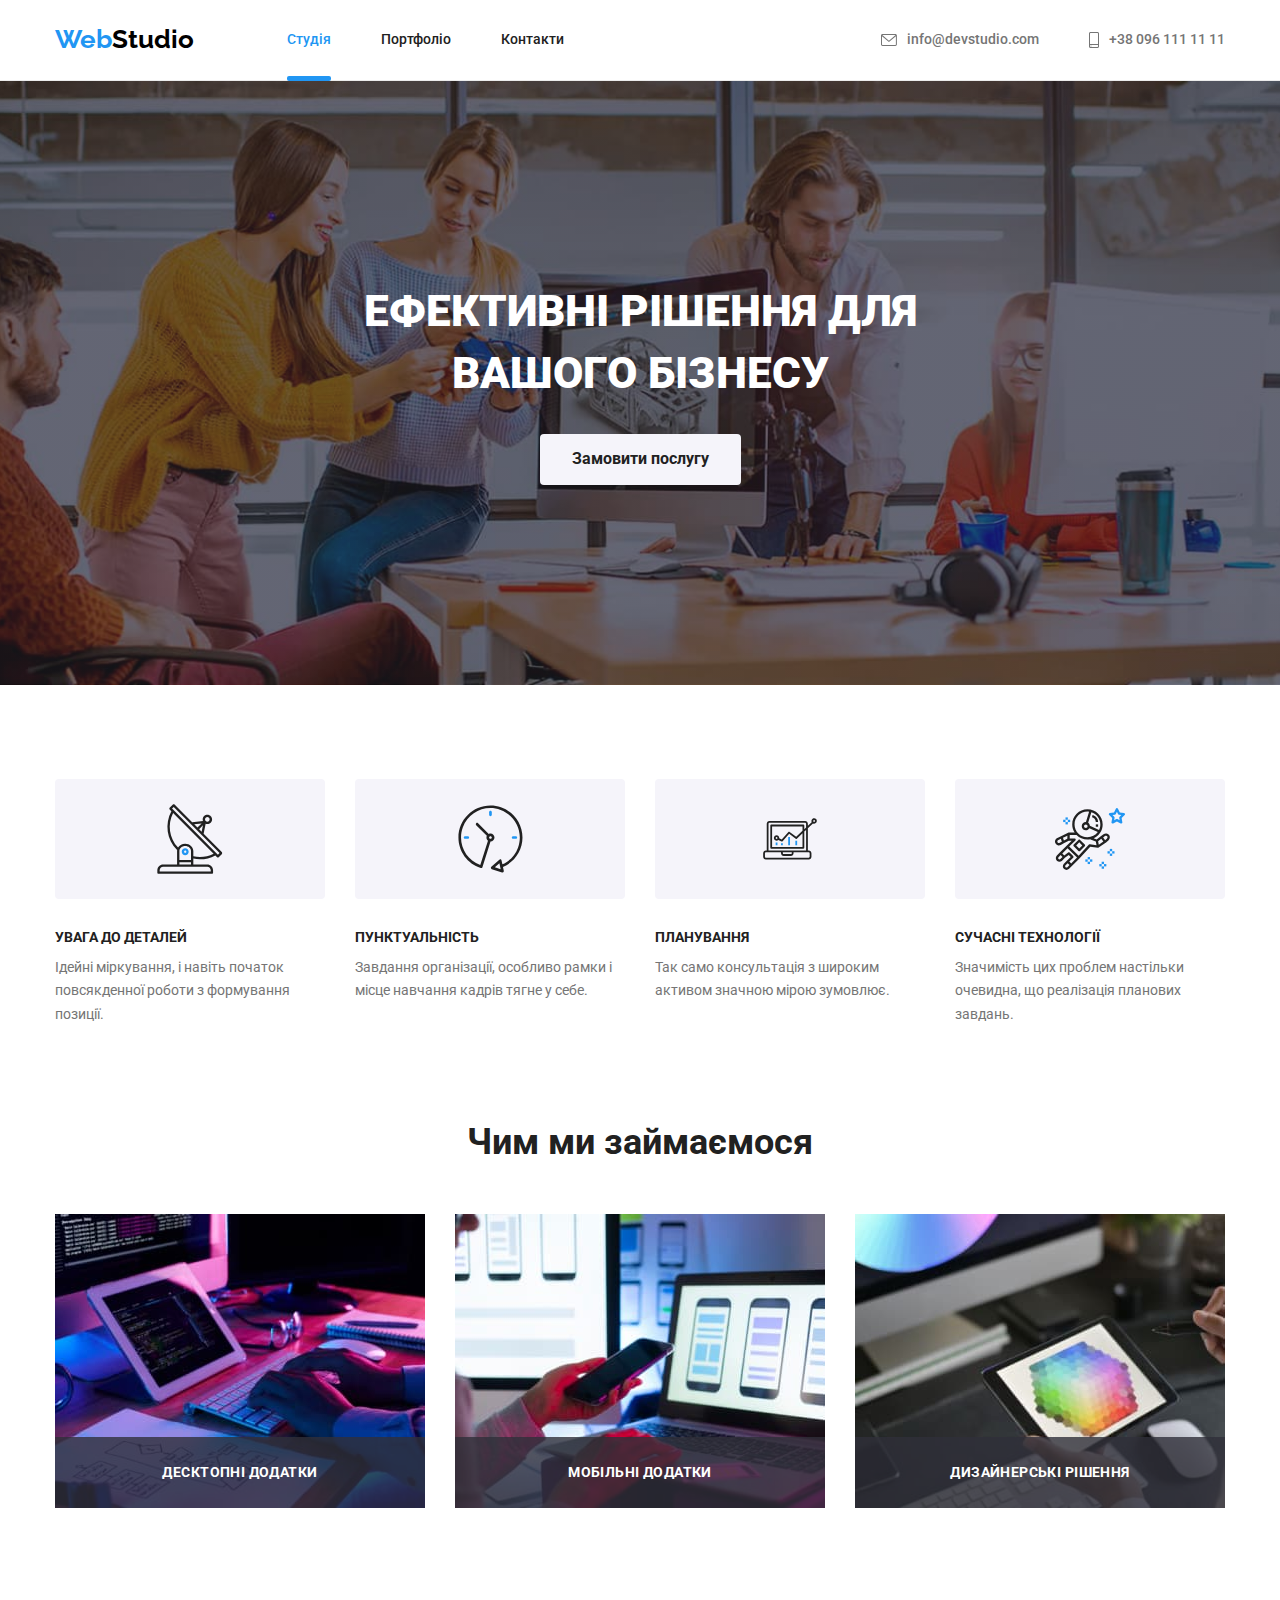
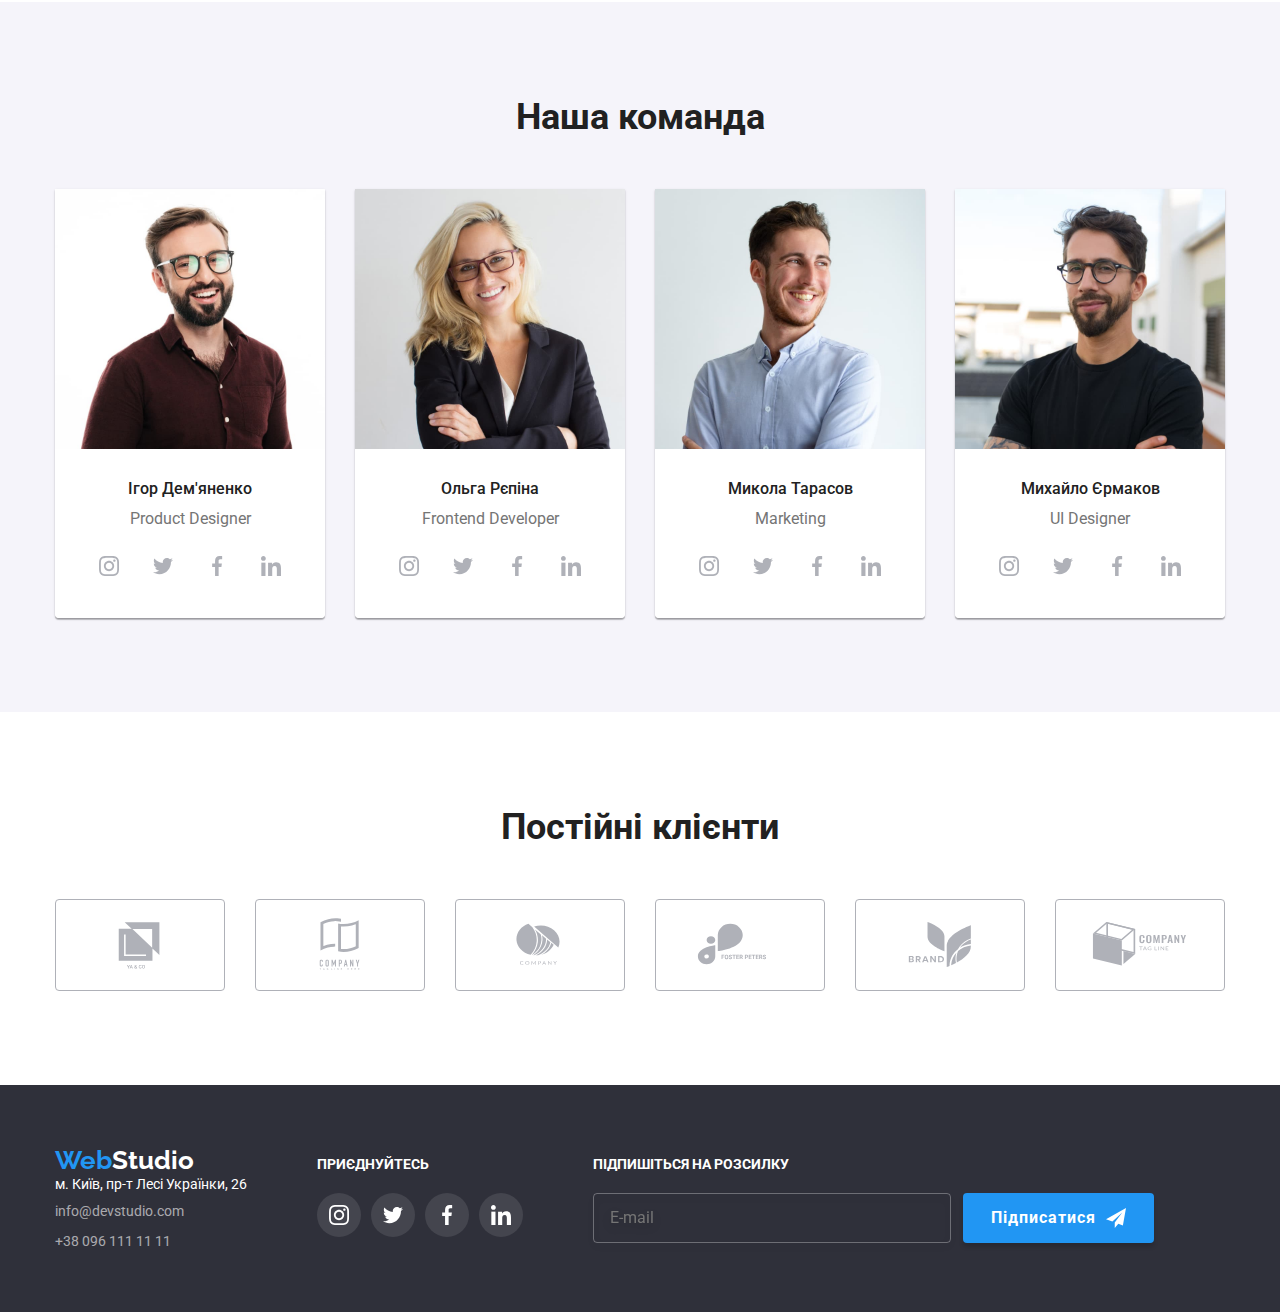
==== index.html @ 63520a99 "Adds previous HW" ====
<!DOCTYPE html>
<html lang="uk">
<head>
    <meta charset="UTF-8">
    <meta http-equiv="X-UA-Compatible" content="IE=edge">
    <meta name="viewport" content="width=device-width, initial-scale=1.0">
    <title>Document</title>
    <link rel="preconnect" href="https://fonts.googleapis.com">
    <link rel="preconnect" href="https://fonts.gstatic.com" crossorigin>
    <link href="https://fonts.googleapis.com/css2?family=Raleway:wght@700&family=Roboto:wght@400;500;700;900&display=swap"
        rel="stylesheet">
    <link rel="stylesheet" href="https://cdnjs.cloudflare.com/ajax/libs/modern-normalize/1.1.0/modern-normalize.min.css">
    <link rel="stylesheet" href="./css/main.min.css">
</head>
<body>
    <header class="page-header">
        <div class="container page-header__container">
        <a href="/" class="logo-first page-header__logo-first">Web<span class="logo-second page-header__logo-second">Studio</span></a>
        <nav class="nav">        
            <ul class="list-nav">
                <li><a href="./index.html" class="list-nav__link_current">Студія</a></li>
                <li><a href="./portfolio.html" class="list-nav__link">Портфоліо</a></li>
                <li><a href="" class="list-nav__link">Контакти</a></li>
            </ul>
        </nav>
            <ul class="page-header__contacts">
            <li class="page-header__contacts-item">
                <a href="mailto:info@devstudio.com" class="page-header__contacts-link">
                    <svg class="page-header__contacts-icon" width="16px" height="12px">
                    <use href="./images/icons.svg#icon-envelope"></use>
                </svg>info@devstudio.com</a>
            </li>
            <li class="page-header__contacts-item">
                <a href="telto:+380961111111" class="page-header__contacts-link">
                    <svg class="page-header__contacts-icon" width="10px" height="16px">
                    <use href="./images/icons.svg#icon-smartphone"></use>
                </svg>+38 096 111 11 11</a>
            </li>
        </ul>
        </div>
    </header>
    <main>
        <!--Герой-->
        <section class="hero">
            <div class="container">
            <h1 class="hero__title">Ефективні рішення для <br> вашого бізнесу</h1>
            <button type="button" class="hero__button" data-modal-open>Замовити послугу</button>
            </div>
        </section>
        <!---Переваги-->
        <section class="section">
            <div class="container">
            <h2 class="visually-hidden" hidden>Переваги</h2>
            <ul class="advantages">
                <li class="advantages__item">
                    <div class="advantages__icon-block">
                    <svg width="65.32px" height="70px">
                        <use href="./images/icons.svg#icon-satellite"></use>
                    </svg>
                    </div>
                    <h3 class="advantages__title">УВАГА ДО ДЕТАЛЕЙ</h3>
                    <p class="advantages__text">Ідейні міркування, і навіть початок повсякденної роботи з формування позиції.</p>
                </li>
                <li class="advantages__item">
                    <div class="advantages__icon-block">
                    <svg width="66.96px" height="70px">
                        <use href="./images/icons.svg#icon-clock"></use>
                    </svg>
                    </div>
                    <h3 class="advantages__title" >ПУНКТУАЛЬНІСТЬ</h3>
                    <p class="advantages__text">Завдання організації, особливо рамки і місце навчання кадрів тягне у себе.</p>
                </li>
                <li class="advantages__item">
                    <div class="advantages__icon-block">
                    <svg width="70px" height="53.69px">
                        <use href="./images/icons.svg#icon-diagram"></use>
                    </svg>
                    </div>
                    <h3 class="advantages__title">ПЛАНУВАННЯ</h3>
                    <p class="advantages__text">Так само консультація з широким активом значною мірою зумовлює.</p>
                </li>
                <li class="advantages__item">
                    <div class="advantages__icon-block">
                    <svg width="70px" height="70px">
                        <use href="./images/icons.svg#icon-astronaut"></use>
                    </svg>
                    </div>
                    <h3 class="advantages__title">СУЧАСНІ ТЕХНОЛОГІЇ</h3>
                    <p class="advantages__text">Значимість цих проблем настільки очевидна, що реалізація планових завдань.</p>
                </li>
            </ul>
            </div>
        </section>
        <!--Чим займаємося-->
        <section class="section-what-we-do">
            <div class="container">
            <h2 class="section-what-we-do__title">Чим ми займаємося</h2>
            <ul class="what-we-do">
                <li>
                    <div class="what-we-do__thumb">
                    <img src="./images/box1.jpg" alt="Створення сайту" width="370">
                    <p class="what-we-do__description">Десктопні додатки</p>
                    </div>
                </li>
                <li>
                    <div class="what-we-do__thumb">
                    <img src="./images/box2.jpg" alt="Оптимізація" width="370">
                    <p class="what-we-do__description">Мобільні додатки</p>
                    </div>
                </li>
                <li>
                    <div class="what-we-do__thumb">
                    <img src="./images/box3.jpg" alt="Стилізація" width="370">
                    <p class="what-we-do__description">Дизайнерські рішення</p>
                    </div>
                </li>
            </ul>
            </div>
        </section>
        <!--Наша команда-->
        <section class="section section-team">
            <div class="container">
            <h2 class="section-team__title">Наша команда</h2>
            <ul class="our-team">
                <li class="our-team__worker">
                    <img class="our-team__photos" src="./images/img.jpg" alt="Ігор" width="270">
                    <div class="our-team__info">
                    <h3 class="our-team__names">Ігор Дем'яненко</h3>
                    <p lang="en" class="our-team__positions">Product Designer</p>
                    <ul class="our-team__sns-list">
                        <li class="our-team__sns-item">
                            <a href="" class="our-team__sns-link">
                                <svg class="our-team__sns-icon" width="20px" height="20px" aria-label="instagram" lang="en">
                                    <use href="./images/icons.svg#icon-instagram"></use>
                                </svg>
                            </a>
                        </li>
                        <li class="our-team__sns-item">
                            <a href="" class="our-team__sns-link">
                                <svg class="our-team__sns-icon" width="20px" height="20px" aria-label="twitter" lang="en">
                                    <use href="./images/icons.svg#icon-twitter"></use>
                                </svg>
                            </a>
                        </li>
                        <li class="our-team__sns-item">
                            <a href="" class="our-team__sns-link">
                                <svg class="our-team__sns-icon" width="20px" height="20px" aria-label="facebook" lang="en">
                                    <use href="./images/icons.svg#icon-facebook"></use>
                                </svg>
                            </a>
                        </li>
                        <li class="our-team__sns-item">
                            <a href="" class="our-team__sns-link">
                                <svg class="our-team__sns-icon" width="20px" height="20px" aria-label="linkedin" lang="en">
                                    <use href="./images/icons.svg#icon-linkedin"></use>
                                </svg>
                            </a>
                        </li>
                    </ul>
                    </div>
                </li>
                <li class="our-team__worker">
                    <img class="our-team__photos" src="./images/img1.jpg" alt="Ольга" width="270">
                    <div class="our-team__info">
                    <h3 class="our-team__names">Ольга Рєпіна</h3>
                    <p lang="en" class="our-team__positions">Frontend Developer</p>
                    <ul class="our-team__sns-list">
                        <li class="our-team__sns-item">
                            <a href="" class="our-team__sns-link">
                                <svg class="our-team__sns-icon" width="20px" height="20px" aria-label="instagram" lang="en">
                                    <use href="./images/icons.svg#icon-instagram"></use>
                                </svg>
                            </a>
                        </li>
                        <li class="our-team__sns-item">
                            <a href="" class="our-team__sns-link">
                                <svg class="our-team__sns-icon" width="20px" height="20px" aria-label="twitter" lang="en">
                                    <use href="./images/icons.svg#icon-twitter"></use>
                                </svg>
                            </a>
                        </li>
                        <li class="our-team__sns-item">
                            <a href="" class="our-team__sns-link">
                                <svg class="our-team__sns-icon" width="20px" height="20px" aria-label="facebook" lang="en">
                                    <use href="./images/icons.svg#icon-facebook"></use>
                                </svg>
                            </a>
                        </li>
                        <li class="our-team__sns-item">
                            <a href="" class="our-team__sns-link">
                                <svg class="our-team__sns-icon" width="20px" height="20px" aria-label="linkedin" lang="en">
                                    <use href="./images/icons.svg#icon-linkedin"></use>
                                </svg>
                            </a>
                        </li>
                    </ul>
                    </div>
                </li>
                <li class="our-team__worker">
                    <img class="our-team__photos" src="./images/img2.jpg" alt="Микола" width="270">
                    <div class="our-team__info">
                    <h3 class="our-team__names">Микола Тарасов</h3>
                    <p lang="en" class="our-team__positions">Marketing</p>
                    <ul class="our-team__sns-list">
                        <li class="our-team__sns-item">
                            <a href="" class="our-team__sns-link">
                                <svg class="our-team__sns-icon" width="20px" height="20px" aria-label="instagram" lang="en">
                                    <use href="./images/icons.svg#icon-instagram"></use>
                                </svg>
                            </a>
                        </li>
                        <li class="our-team__sns-item">
                            <a href="" class="our-team__sns-link">
                                <svg class="our-team__sns-icon" width="20px" height="20px" aria-label="twitter" lang="en">
                                    <use href="./images/icons.svg#icon-twitter"></use>
                                </svg>
                            </a>
                        </li>
                        <li class="our-team__sns-item">
                            <a href="" class="our-team__sns-link">
                                <svg class="our-team__sns-icon" width="20px" height="20px" aria-label="facebook" lang="en">
                                    <use href="./images/icons.svg#icon-facebook"></use>
                                </svg>
                            </a>
                        </li>
                        <li class="our-team__sns-item">
                            <a href="" class="our-team__sns-link">
                                <svg class="our-team__sns-icon" width="20px" height="20px" aria-label="linkedin" lang="en">
                                    <use href="./images/icons.svg#icon-linkedin"></use>
                                </svg>
                            </a>
                        </li>
                    </ul>
                    </div>
                </li>
                <li class="our-team__worker">
                    <img class="our-team__photos" src="./images/img3.jpg" alt="Михайло" width="270">
                    <div class="our-team__info">
                    <h3 class="our-team__names">Михайло Єрмаков</h3>
                    <p lang="en" class="our-team__positions">UI Designer</p>
                    <ul class="our-team__sns-list">
                        <li class="our-team__sns-item">
                            <a href="" class="our-team__sns-link">
                                <svg class="our-team__sns-icon" width="20px" height="20px" aria-label="instagram" lang="en">
                                    <use href="./images/icons.svg#icon-instagram"></use>
                                </svg>
                            </a>
                        </li>
                        <li class="our-team__sns-item">
                            <a href="" class="our-team__sns-link">
                                <svg class="our-team__sns-icon" width="20px" height="20px" aria-label="twitter" lang="en">
                                    <use href="./images/icons.svg#icon-twitter"></use>
                                </svg>
                            </a>
                        </li>
                        <li class="our-team__sns-item">
                            <a href="" class="our-team__sns-link">
                                <svg class="our-team__sns-icon" width="20px" height="20px" aria-label="facebook" lang="en">
                                    <use href="./images/icons.svg#icon-facebook"></use>
                                </svg>
                            </a>
                        </li>
                        <li class="our-team__sns-item">
                            <a href="" class="our-team__sns-link">
                                <svg class="our-team__sns-icon" width="20px" height="20px" aria-label="linkedin" lang="en">
                                    <use href="./images/icons.svg#icon-linkedin"></use>
                                </svg>
                            </a>
                        </li>
                    </ul>
                    </div>
                </li>
            </ul>
            </div>
        </section>
        <!--Постійні клієнти-->
        <section class="section">
            <div class="container">
                <h2 class="customers">Постійні клієнти</h2>
                <ul class="customers-list">
                    <li class="customers-list__item">
                        <a href="" class="customers-list__link">
                        <svg class="customers-list__icon" width="106" height="60">
                            <use href="./images/icons.svg#icon-yaco"></use>
                        </svg>
                        </a>
                    </li>
                    <li class="customers-list__item">
                        <a href="" class="customers-list__link">
                        <svg class="customers-list__icon" width="106" height="60">
                            <use href="./images/icons.svg#icon-tagline"></use>
                        </svg>
                        </a>
                    </li>
                    <li class="customers-list__item">
                        <a href="" class="customers-list__link">
                        <svg class="customers-list__icon" width="106" height="60">
                            <use href="./images/icons.svg#icon-company"></use>
                        </svg>
                        </a>
                    </li>
                    <li class="customers-list__item">
                        <a href="" class="customers-list__link">
                        <svg class="customers-list__icon" width="106" height="60">
                            <use href="./images/icons.svg#icon-foster"></use>
                        </svg>
                        </a>
                    </li>
                    <li class="customers-list__item">
                        <a href="" class="customers-list__link">
                        <svg class="customers-list__icon" width="106" height="60">
                            <use href="./images/icons.svg#icon-brand"></use>
                        </svg>
                        </a>
                    </li>
                    <li class="customers-list__item">
                        <a href="" class="customers-list__link">
                        <svg class="customers-list__icon" width="106" height="60">
                            <use href="./images/icons.svg#icon-client"></use>
                        </svg>
                        </a>
                    </li>
                </ul>
            </div>
        </section>
    </main>
    <footer class="footer">
        <div class="container footer-container">
        <div>
        <a href="/" class="logo-first">Web<span class="logo-footer">Studio</span></a>
        <address>
            <p class="footer__address">м. Київ, пр-т Лесі Українки, 26</p>
            <ul class="footer__contacts">
                <li class="footer__mail-tel"><a href="mailto:info@devstudio.com" class="footer__contacts-link">info@devstudio.com</a></li>
                <li class="footer__mail-tel"><a href="telto:+380961111111" class="footer__contacts-link">+38 096 111 11 11</a></li>
            </ul>
        </address>
        </div>
        <div class="join">
        <h2 class="join__title">Приєднуйтесь</h2>
        <ul class="join__sns-list">
            <li class="join__sns-item">
                <a href="" class="join__sns-link">
                    <svg class="join__icon" width="20px" height="20px">
                        <use href="./images/icons.svg#icon-instagram"></use>
                    </svg>
                </a>
            </li>
            <li class="join__sns-item">
                <a href="" class="join__sns-link">
                    <svg class="join__icon" width="20px" height="20px">
                        <use href="./images/icons.svg#icon-twitter"></use>
                    </svg>
                </a>
            </li>
            <li class="join__sns-item">
                <a href="" class="join__sns-link">
                    <svg class="join__icon" width="20px" height="20px">
                        <use href="./images/icons.svg#icon-facebook"></use>
                    </svg>
                </a>
            </li>
            <li class="join__sns-item">
                <a href="" class="join__sns-link">
                    <svg class="join__icon" width="20px" height="20px">
                        <use href="./images/icons.svg#icon-linkedin"></use>
                    </svg>
                </a>
            </li>
        </ul>
        </div>
        <form class="footer__subscribe">
            <b class="footer__subscribe-title">Підпишіться на розсилку</b> 
            <label class="footer__user-email">
                <span class="footer__subscribe-thumb">
                    <input type="email" name="useremail" placeholder="E-mail" class="footer__user-input" />
                    <a href="" class="footer__subscribe-link">
                        Підписатися
                        <svg class="footer__subscribe-icon" width="20px" height="20px">
                            <use href="./images/icons.svg#icon-send"></use>
                        </svg>
                    </a>
                </span>
            </label>
        </form>
        </div>
        
    </footer>
    <!--Modal window-->
    <div class="backdrop is-hidden" data-modal>
        <div class="modal-window">
            <button class="modal-window__button-close" data-modal-close>
            <svg class="modal-window__icon-close" width="18px" height="18px">
                <use href="./images/icons.svg#icon-close"></use>
            </svg>
            </button>                        
            <form class="modal-window__form">
                <b class="modal-window__form-title">Залиште свої дані, ми вам передзвонимо</b>
                <label class="modal-window__user-data">
                    <span class="modal-window__user-data-label">Ім'я</span>    
                    <span class="modal-window__icon-thumb"> 
                    <input type="text" name="username" class="modal-window__user-input"/>     
                    <svg class="modal-window__form-icon" width="18px" height="18px">
                        <use href="./images/icons.svg#icon-person"></use>
                    </svg>                    
                    </span> 
                </label>
                <label class="modal-window__user-data">
                    <span class="modal-window__user-data-label">Телефон</span>
                    <span class="modal-window__icon-thumb">
                    <input type="tel" name="usertel" class="modal-window__user-input"/>
                    <svg class="modal-window__form-icon" width="18px" height="18px">
                        <use href="./images/icons.svg#icon-tel"></use>
                    </svg>
                    </span>
                </label>
                <label class="modal-window__user-data">
                    <span class="modal-window__user-data-label">Пошта</span>
                    <span class="modal-window__icon-thumb">                    
                    <input type="email" name="useremail" class="modal-window__user-input"/>
                    <svg class="modal-window__form-icon" width="18px" height="18px">
                        <use href="./images/icons.svg#icon-email"></use>
                    </svg>
                    </span>
                </label>
                <label class="modal-window__user-data-comment">
                    <span class="modal-window__user-data-label">Коментар</span>
                    <textarea name="usercomment" placeholder="Введіть текст" class="modal-window__comment"></textarea>
                </label>
                <label class="modal-window__checkbox-wrapper">
                    <input type="checkbox" name="useragree" class="modal-window__checkbox visually-hidden"/>
                    <svg class="modal-window__check" width="16px" height="16px">
                        <use href="./images/icons.svg#icon-check" class="modal-window__check-icon"></use>
                    </svg>
                    Погоджуюся з розсилкою та приймаю&nbsp;<a href="" class="modal-window__contract-check">Умови договору</a> 
                </label>
                <button type="submit" class="modal-window__btn-send">Відправити</button>
            </form>
        </div>
    </div>
    <script src="./js/modal.js"></script>
</body>
</html>
---- css/main.min.css ----
:root{--primary-text-color: #212121;--secondary-text-color: #757575;--accent-color: #2196F3;--button-text: #fff;--background: #2F303A;--button-background: #F5F4FA;--icon-color: #AFB1B8}.visually-hidden{position:absolute;width:1px;height:1px;margin:-1px;border:0;padding:0;white-space:nowrap;clip-path:inset(100%);clip:rect(0 0 0 0);overflow:hidden}body{background-color:var(--button-text);color:var(--primary-text-color);font-family:Roboto,sans-serif}h1,h2,h3,h4,h5,h6,p,b{margin-top:0;margin-bottom:0}ul{list-style:none;margin-top:0;margin-bottom:0;padding-left:0}img{display:block}a{text-decoration:none}.section{padding-top:94px;padding-bottom:94px}.container{width:1200px;margin-left:auto;margin-right:auto;padding-left:15px;padding-right:15px}.logo-first,.logo-footer{color:var(--accent-color);font-family:Raleway,serif;font-weight:700;font-size:26px;line-height:1.2}.logo-second{color:#000}.logo-footer{color:var(--button-text)}.logo-first,.logo-footer{display:inline-block}.page-header__contacts{display:flex;column-gap:50px;margin-left:auto}.page-header__contacts-link{display:flex;align-items:center;color:var(--secondary-text-color);font-weight:500;font-size:14px;line-height:1.5;transition-property:color;transition-duration:250ms;transition-timing-function:cubic-bezier(0.4, 0, 0.2, 1)}.page-header__contacts-link:hover,.page-header__contacts-link:focus{color:var(--accent-color)}.page-header__contacts-icon{margin-right:10px;fill:currentColor;cursor:pointer}.footer__contacts-link{color:rgba(255,255,255,.6);font-size:14px;line-height:1.5;font-style:normal;transition-property:color;transition-duration:250ms;transition-timing-function:cubic-bezier(0.4, 0, 0.2, 1)}.footer__contacts-link:hover,.footer__contacts-link:focus{color:var(--accent-color)}.our-team__sns-list{display:flex;justify-content:center;column-gap:10px}.our-team__sns-link{width:44px;height:44px;display:flex;justify-content:center;align-items:center;transition-property:background-color;transition-duration:250ms;transition-timing-function:cubic-bezier(0.4, 0, 0.2, 1)}.our-team__sns-link:hover,.our-team__sns-link:focus{background-color:var(--accent-color);border-radius:50%}.our-team__sns-icon{fill:var(--icon-color);transition-property:fill;transition-duration:250ms;transition-timing-function:cubic-bezier(0.4, 0, 0.2, 1)}.our-team__sns-link:hover .our-team__sns-icon,.our-team__sns-link:focus .our-team__sns-icon{fill:var(--button-text);cursor:pointer}.join__sns-list{display:flex;column-gap:10px}.join__sns-link{width:44px;height:44px;display:flex;justify-content:center;align-items:center;border-radius:50%;background-color:rgba(255,255,255,.1);fill:var(--button-text);transition-property:background-color;transition-duration:250ms;transition-timing-function:cubic-bezier(0.4, 0, 0.2, 1)}.join__sns-link:hover,.join__sns-link:focus{background-color:var(--accent-color);border-radius:50%}.hero__title{color:var(--button-text);font-weight:900;font-size:44px;line-height:1.4;text-align:center;text-transform:uppercase;margin-bottom:30px}.backdrop{position:fixed;top:0;left:0;width:100%;height:100%;background-color:rgba(0,0,0,.2);z-index:10;opacity:1;transition-property:opacity,visibility;transition-duration:250ms;transition-timing-function:cubic-bezier(0.4, 0, 0.2, 1)}.backdrop.is-hidden{visibility:hidden;opacity:0;pointer-events:none}.modal-window{position:absolute;top:50%;left:50%;transform:translate(-50%, -50%);min-width:528px;min-height:581px;background-color:var(--button-text);padding:40px}.modal-window__button-close{position:absolute;top:8px;right:8px;display:flex;justify-content:center;align-items:center;width:30px;height:30px;padding:0;background-color:rgba(0,0,0,0);border:solid;border-width:1px;border-radius:50%;border-color:rgba(0,0,0,.1);cursor:pointer;transition-property:fill;transition-duration:250ms;transition-timing-function:cubic-bezier(0.4, 0, 0.2, 1)}.modal-window__button-close:hover,.modal-window__button-close:focus{fill:var(--accent-color)}.modal-window__form{display:flex;flex-direction:column}.modal-window__form-title{display:block;font-size:20px;line-height:1.2;letter-spacing:.03em;text-align:center;color:var(--primary-text-color);margin-bottom:12px}.modal-window__user-data{margin-bottom:10px}.modal-window__user-data-label{font-size:12px;line-height:1.2px;letter-spacing:.01em;color:var(--secondary-text-color);margin-bottom:4px}.modal-window__icon-thumb{position:relative;display:block}.modal-window__form-icon{position:absolute;top:50%;left:12px;transform:translateY(-50%);display:block}.modal-window__user-input,.modal-window__comment{width:100%;border:1px solid rgba(33,33,33,.2);border-radius:4px;outline:none;transition-property:border-color;transition-duration:250ms;transition-timing-function:cubic-bezier(0.4, 0, 0.2, 1)}.modal-window__user-input{height:40px;padding-left:42px}.modal-window__user-input:focus{border-color:var(--accent-color);cursor:pointer}.modal-window__form-icon{transition-property:fill;transition-duration:250ms;transition-timing-function:cubic-bezier(0.4, 0, 0.2, 1)}.modal-window__user-input:focus+.modal-window__form-icon{fill:var(--accent-color);cursor:pointer}.modal-window__user-data-comment{margin-bottom:25px}.modal-window__comment{height:120px;resize:none;padding:12px 16px}.modal-window__comment:focus{border-color:var(--accent-color);cursor:pointer}.modal-window__comment::placeholder{font-size:12px;line-height:1.2;letter-spacing:.01em;color:rgba(117,117,117,.5)}.modal-window__checkbox-wrapper{display:flex;align-items:center;margin-bottom:30px;font-size:14px;line-height:1.7;letter-spacing:.03em;color:var(--secondary-text-color)}.modal-window__check{border-width:1px;border-color:var(--primary-text-color);border-style:solid;border-radius:2px;padding:4px 2px 3px 3px;margin-right:7px;cursor:pointer;fill:#fff}.modal-window__checkbox:checked+.modal-window__check{background-color:var(--accent-color);border-color:var(--accent-color)}.modal-window__contract-check{text-decoration:underline;font-size:14px;line-height:1.7;letter-spacing:.03em;color:var(--accent-color)}.modal-window__btn-send{align-self:center;background-color:var(--accent-color);color:var(--button-text);border-color:rgba(0,0,0,0);box-shadow:0px 4px 4px rgba(0,0,0,.15);cursor:pointer;font-family:inherit;font-weight:700;font-size:16px;line-height:1.9;letter-spacing:.06em;border-radius:4px;border:none;padding:10px 52px;transition-property:background-color,box-shadow;transition-duration:250ms;transition-timing-function:cubic-bezier(0.4, 0, 0.2, 1)}.modal-window__btn-send:hover,.modal-window__btn-send:focus{background-color:#188ce8;box-shadow:0px 4px 4px rgba(0,0,0,.15)}.work-example__thumb{position:relative;overflow:hidden}.work-example__overlay{position:absolute;top:0;left:0;width:100%;height:100%;background-color:rgba(33,150,243,.9);color:#fff;padding:63px 24px;font-family:inherit;font-size:18px;line-height:1.5;letter-spacing:.03em;transform:translateY(100%);transition:transform 250ms cubic-bezier(0.4, 0, 0.2, 1)}.work-example__link:hover .work-example__overlay,.work-example__link:focus .work-example__overlay{transform:translateY(0%)}.page-header__container{display:flex;align-items:center}.page-header{border-bottom-width:1px;border-bottom-style:solid;border-bottom-color:#ececec;padding-top:24px;padding-bottom:25px}.nav{margin-left:93px}.list-nav{display:flex;column-gap:50px}.list-nav__link{color:var(--primary-text-color);font-weight:500;font-size:14px;line-height:1.5;position:relative;display:block;transition-property:color;transition-duration:250ms;transition-timing-function:cubic-bezier(0.4, 0, 0.2, 1)}.list-nav__link::after{content:" ";display:block;width:100%;height:5px;background-color:var(--accent-color);border-radius:2px;position:absolute;bottom:-31px;opacity:0;transition:opacity 250ms cubic-bezier(0.4, 0, 0.2, 1)}.list-nav__link:hover,.list-nav__link:focus{color:var(--accent-color)}.list-nav__link:hover::after,.list-nav__link:focus::after{opacity:1}.list-nav__link_current{color:var(--accent-color);font-weight:500;font-size:14px;line-height:1.5;position:relative;display:block;transition-property:color;transition-duration:250ms;transition-timing-function:cubic-bezier(0.4, 0, 0.2, 1)}.list-nav__link_current::after{content:" ";display:block;width:100%;height:5px;background-color:var(--accent-color);border-radius:2px;position:absolute;bottom:-31px;opacity:0;transition:opacity 250ms cubic-bezier(0.4, 0, 0.2, 1)}.list-nav__link_current:hover,.list-nav__link_current:focus{color:var(--accent-color)}.list-nav__link_current:hover::after,.list-nav__link_current:focus::after{opacity:1}.list-nav__link_current::after{opacity:1}.hero{text-align:center;max-width:1600px;margin-left:auto;margin-right:auto;padding-top:200px;padding-bottom:200px;background-image:linear-gradient(to right, rgba(47, 48, 58, 0.4), rgba(47, 48, 58, 0.4)),url("../images/hero.jpg");background-size:cover;background-position:center;background-repeat:no-repeat}.hero__button{background-color:var(--button-background);color:var(--primary-text-color);border-color:rgba(0,0,0,0);cursor:pointer;font-family:inherit;font-weight:700;font-size:16px;line-height:1.9;border-radius:4px;border:none;padding:10px 32px;transition-property:color,background-color,box-shadow;transition-duration:250ms;transition-timing-function:cubic-bezier(0.4, 0, 0.2, 1)}.hero__button:hover,.hero__button:focus{background-color:var(--accent-color);color:var(--button-text);border-radius:4px;box-shadow:0px 4px 4px rgba(0,0,0,.15)}.advantages__icon-block{width:270px;height:120px;background-color:var(--button-background);border-radius:4px;margin-bottom:30px;display:flex;justify-content:center;align-items:center}.advantages__item{max-width:270px}.advantages__title{font-weight:700;font-size:14px;line-height:1.2;margin-bottom:10px}.advantages__text{color:var(--secondary-text-color);font-size:14px;line-height:1.7}.advantages{display:flex;column-gap:30px}.section-what-we-do{padding-bottom:94px}.section-what-we-do__title{font-weight:700;font-size:36px;line-height:1.2;text-align:center;margin-bottom:50px}.what-we-do{display:flex;column-gap:30px}.what-we-do__thumb{position:relative;display:block}.what-we-do__description{position:absolute;bottom:0;width:100%;display:block;padding-top:27px;padding-bottom:27px;background-color:rgba(47,48,58,.8);color:var(--button-text);font-weight:700;font-size:14px;line-height:1.2;text-align:center;text-transform:uppercase;letter-spacing:.03em;font-family:inherit}.section-team{background-color:var(--button-background)}.section-team__title{font-weight:700;font-size:36px;line-height:1.2;text-align:center;margin-bottom:50px}.our-team__names{font-weight:500;font-size:16px;line-height:1.2;margin-bottom:10px}.our-team__positions{color:var(--secondary-text-color);line-height:1.2;margin-bottom:16px}.our-team__info{border-radius:0px 0px 4px 4px;padding-top:30px;padding-bottom:30px;background-color:#fff}.our-team__worker{box-shadow:0px 1px 3px rgba(0,0,0,.12),0px 1px 1px rgba(0,0,0,.14),0px 2px 1px rgba(0,0,0,.2);border-radius:0px 0px 4px 4px}.our-team{display:flex;column-gap:30px;text-align:center}.customers{font-weight:700;font-size:36px;line-height:1.2;text-align:center}.customers-list{display:flex;justify-content:center;column-gap:30px;margin-top:50px}.customers-list__link{display:flex;justify-content:center;align-items:center;width:170px;height:92px;border-radius:4px;border-style:solid;border-color:var(--icon-color);border-width:1px;transition-property:border;transition-duration:250ms;transition-timing-function:cubic-bezier(0.4, 0, 0.2, 1)}.customers-list__link:hover,.customers-list__link:focus{border-radius:4px;border-style:solid;border-color:var(--accent-color);border-width:1px}.customers-list__icon{fill:var(--icon-color);transition-property:fill;transition-duration:250ms;transition-timing-function:cubic-bezier(0.4, 0, 0.2, 1)}.customers-list__link:hover .customers-list__icon,.customers-list__link:focus .customers-list__icon{fill:var(--accent-color);cursor:pointer}.footer{background-color:var(--background);padding-top:60px;padding-bottom:60px}.footer-container{display:flex;align-items:baseline}.footer__address{color:var(--button-text);font-style:normal;font-size:14px;margin-bottom:9px}.footer__mail-tel:not(:last-child){margin-bottom:9px}.join{margin-left:70px}.join__title{color:var(--button-text);font-weight:700;font-size:14px;line-height:1.2;text-transform:uppercase;margin-bottom:20px}.footer__subscribe{margin-left:70px}.footer__subscribe-title{display:block;color:var(--button-text);font-weight:700;font-size:14px;line-height:1.2;text-transform:uppercase;margin-bottom:20px}.footer__subscribe-thumb{display:flex;column-gap:12px}.footer__user-input{width:358px;height:50px;padding-left:16px;color:#fff;outline:none;background-color:rgba(0,0,0,0);border:1px solid rgba(255,255,255,.3);filter:drop-shadow(0px 4px 4px rgba(0, 0, 0, 0.15));border-radius:4px;cursor:pointer}.footer__user-input::placeholder{padding-top:15px}.footer__subscribe-link{padding:10px 28px;display:flex;justify-content:center;align-items:center;border-radius:4px;color:var(--button-text);background-color:var(--accent-color);font-size:16px;font-weight:700;line-height:1.9;letter-spacing:.06em;box-shadow:0px 4px 4px rgba(0,0,0,.15)}.footer__subscribe-icon{margin-left:10px}.nav-buttons__filter{background-color:var(--button-background);color:var(--primary-text-color);border-color:rgba(0,0,0,0);cursor:pointer;font-family:inherit;font-weight:500;font-size:16px;line-height:1.6;padding:6px 25px;border-radius:4px;border:none;transition-property:color,background-color,box-shadow;transition-duration:250ms;transition-timing-function:cubic-bezier(0.4, 0, 0.2, 1)}.nav-buttons__filter:hover,.nav-buttons__filter:focus{background-color:var(--accent-color);color:var(--button-text);border-radius:4px;box-shadow:0px 3px 1px rgba(0,0,0,.1),0px 1px 2px rgba(0,0,0,.08),0px 2px 2px rgba(0,0,0,.12)}.nav-buttons{display:flex;justify-content:center;column-gap:8px;margin-bottom:50px}.work-example{display:flex;flex-wrap:wrap;gap:30px}.work-example__item{flex-basis:calc((100% - 60px)/3)}.work-example__title{color:var(--primary-text-color);font-weight:700;font-size:18px;line-height:2;margin-bottom:4px}.work-example__link{display:block;transition-property:box-shadow;transition-duration:250ms;transition-timing-function:cubic-bezier(0.4, 0, 0.2, 1)}.work-example__link:hover,.work-example__link:focus{box-shadow:0px 1px 1px rgba(0,0,0,.12),0px 4px 4px rgba(0,0,0,.06),1px 4px 6px rgba(0,0,0,.16)}.work-example__title-description{border-bottom-width:1px;border-bottom-style:solid;border-bottom-color:#eee;border-left-width:1px;border-left-style:solid;border-left-color:#eee;border-right-width:1px;border-right-style:solid;border-right-color:#eee;padding:20px 24px}.work-example__description{color:var(--secondary-text-color);line-height:1.9}/*# sourceMappingURL=main.min.css.map */
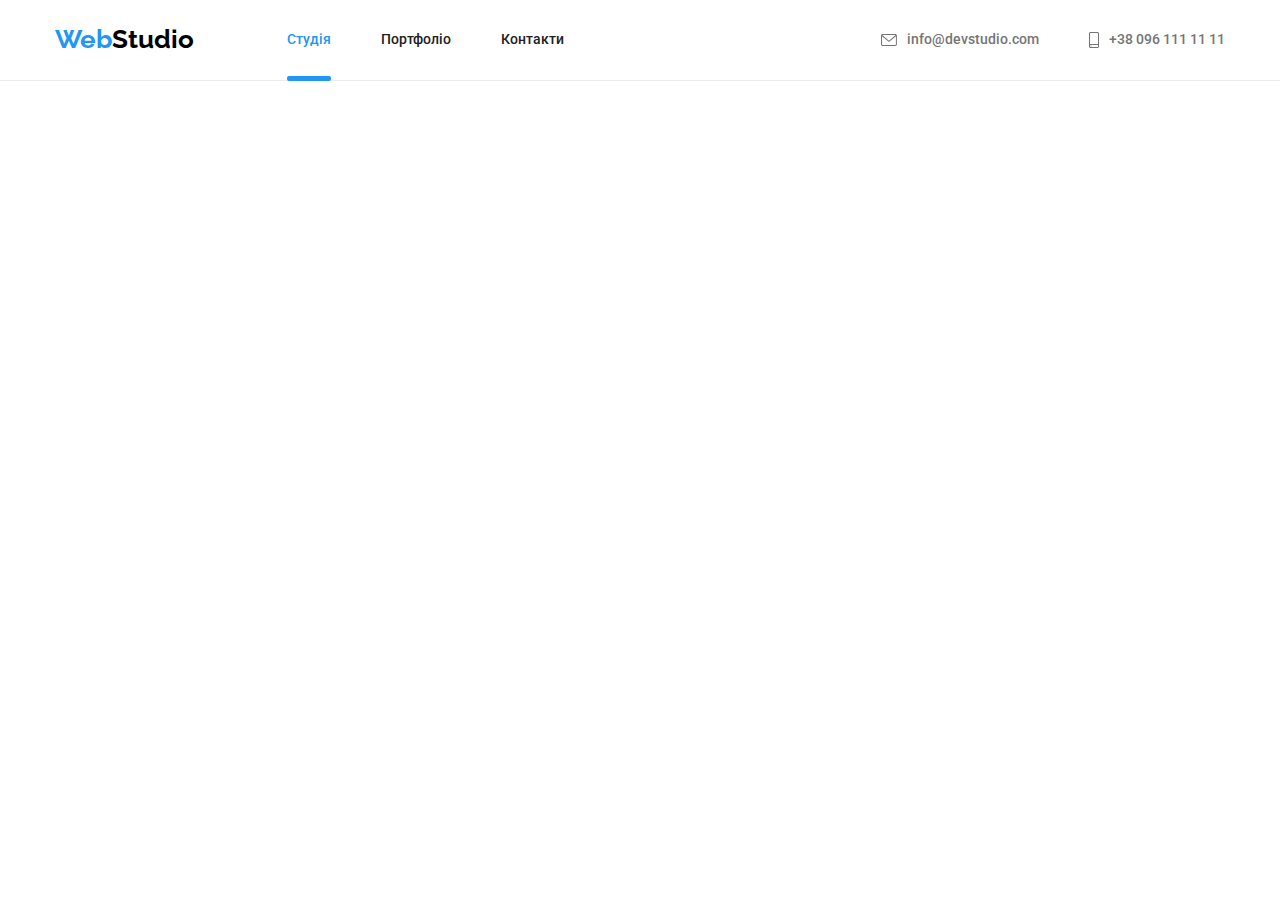
==== commit d2bd80c5: "Adds corrections" ====
--- a/index.html
+++ b/index.html
@@ -16,7 +16,12 @@
     <header class="page-header">
         <div class="container page-header__container">
         <a href="/" class="logo-first page-header__logo-first">Web<span class="logo-second page-header__logo-second">Studio</span></a>
-        <nav class="nav">        
+        <button type="button" class="menu-btn" data-menu-open>
+            <svg width="40" height="40">
+                <use href="./images/icons.svg#icon-menu" class="menu-btn__icon-menu"></use>
+            </svg>
+        </button>
+        <nav class="nav">  
             <ul class="list-nav">
                 <li><a href="./index.html" class="list-nav__link_current">Студія</a></li>
                 <li><a href="./portfolio.html" class="list-nav__link">Портфоліо</a></li>
@@ -38,16 +43,45 @@
             </li>
         </ul>
         </div>
+        <div class="mobile-menu" data-menu>
+            <div class="container mobile-menu__container">
+                <button class="menu-close-btn" data-menu-close>
+                    <svg width="40" height="40" aria-labelledby="mobile-menu">
+                        <use href="./images/icons.svg#icon-close-menu" class="menu-close-btn__icon-close-menu"></use>
+                    </svg>
+                </button>
+                <ul class="mobile-menu__list-nav">
+                    <li class="mobile-menu__item"><a href="./index.html" class="mobile-menu__link_current">Студія</a></li>
+                    <li class="mobile-menu__item"><a href="./portfolio.html" class="mobile-menu__link">Портфоліо</a></li>
+                    <li class="mobile-menu__item"><a href="" class="mobile-menu__link">Контакти</a></li>
+                </ul>
+                <ul class="mobile-menu__contacts">
+                    <li class="mobile-menu__contacts-item">
+                        <a href="telto:+380961111111" class="mobile-menu__phone-link">+38 096 111 11 11</a>
+                    </li>
+                    <li class="mobile-menu__contacts-item">
+                        <a href="mailto:info@devstudio.com" class="mobile-menu__mail-link">info@devstudio.com</a>
+                    </li>
+                    
+                </ul>
+                <ul class="sns-header">
+                    <li class="sns-header__item"><a href="" class="sns-header__link"></a>Instagram</li>
+                    <li class="sns-header__item"><a href="" class="sns-header__link"></a>Twitter</li>
+                    <li class="sns-header__item"><a href="" class="sns-header__link"></a>Facebook</li>
+                    <li class="sns-header__item"><a href="" class="sns-header__link"></a>LinkedIn</li>
+                </ul>
+            </div>
+        </div>
     </header>
     <main>
-        <!--Герой-->
+        <!--Герой--
         <section class="hero">
             <div class="container">
             <h1 class="hero__title">Ефективні рішення для <br> вашого бізнесу</h1>
             <button type="button" class="hero__button" data-modal-open>Замовити послугу</button>
             </div>
         </section>
-        <!---Переваги-->
+        <!---Переваги--
         <section class="section">
             <div class="container">
             <h2 class="visually-hidden" hidden>Переваги</h2>
@@ -91,7 +125,7 @@
             </ul>
             </div>
         </section>
-        <!--Чим займаємося-->
+        <!--Чим займаємося--
         <section class="section-what-we-do">
             <div class="container">
             <h2 class="section-what-we-do__title">Чим ми займаємося</h2>
@@ -117,7 +151,7 @@
             </ul>
             </div>
         </section>
-        <!--Наша команда-->
+        <!--Наша команда--
         <section class="section section-team">
             <div class="container">
             <h2 class="section-team__title">Наша команда</h2>
@@ -273,7 +307,7 @@
             </ul>
             </div>
         </section>
-        <!--Постійні клієнти-->
+        <!--Постійні клієнти--
         <section class="section">
             <div class="container">
                 <h2 class="customers">Постійні клієнти</h2>
@@ -323,7 +357,7 @@
                 </ul>
             </div>
         </section>
-    </main>
+    </main>--
     <footer class="footer">
         <div class="container footer-container">
         <div>
@@ -386,7 +420,7 @@
         </div>
         
     </footer>
-    <!--Modal window-->
+    <!--Modal window--
     <div class="backdrop is-hidden" data-modal>
         <div class="modal-window">
             <button class="modal-window__button-close" data-modal-close>
@@ -437,7 +471,8 @@
                 <button type="submit" class="modal-window__btn-send">Відправити</button>
             </form>
         </div>
-    </div>
+    </div>-->
+    <script src="./js/mobile-menu.js"></script>
     <script src="./js/modal.js"></script>
 </body>
 </html>--- a/css/main.min.css
+++ b/css/main.min.css
@@ -1 +1 @@
-:root{--primary-text-color: #212121;--secondary-text-color: #757575;--accent-color: #2196F3;--button-text: #fff;--background: #2F303A;--button-background: #F5F4FA;--icon-color: #AFB1B8}.visually-hidden{position:absolute;width:1px;height:1px;margin:-1px;border:0;padding:0;white-space:nowrap;clip-path:inset(100%);clip:rect(0 0 0 0);overflow:hidden}body{background-color:var(--button-text);color:var(--primary-text-color);font-family:Roboto,sans-serif}h1,h2,h3,h4,h5,h6,p,b{margin-top:0;margin-bottom:0}ul{list-style:none;margin-top:0;margin-bottom:0;padding-left:0}img{display:block}a{text-decoration:none}.section{padding-top:94px;padding-bottom:94px}.container{width:1200px;margin-left:auto;margin-right:auto;padding-left:15px;padding-right:15px}.logo-first,.logo-footer{color:var(--accent-color);font-family:Raleway,serif;font-weight:700;font-size:26px;line-height:1.2}.logo-second{color:#000}.logo-footer{color:var(--button-text)}.logo-first,.logo-footer{display:inline-block}.page-header__contacts{display:flex;column-gap:50px;margin-left:auto}.page-header__contacts-link{display:flex;align-items:center;color:var(--secondary-text-color);font-weight:500;font-size:14px;line-height:1.5;transition-property:color;transition-duration:250ms;transition-timing-function:cubic-bezier(0.4, 0, 0.2, 1)}.page-header__contacts-link:hover,.page-header__contacts-link:focus{color:var(--accent-color)}.page-header__contacts-icon{margin-right:10px;fill:currentColor;cursor:pointer}.footer__contacts-link{color:rgba(255,255,255,.6);font-size:14px;line-height:1.5;font-style:normal;transition-property:color;transition-duration:250ms;transition-timing-function:cubic-bezier(0.4, 0, 0.2, 1)}.footer__contacts-link:hover,.footer__contacts-link:focus{color:var(--accent-color)}.our-team__sns-list{display:flex;justify-content:center;column-gap:10px}.our-team__sns-link{width:44px;height:44px;display:flex;justify-content:center;align-items:center;transition-property:background-color;transition-duration:250ms;transition-timing-function:cubic-bezier(0.4, 0, 0.2, 1)}.our-team__sns-link:hover,.our-team__sns-link:focus{background-color:var(--accent-color);border-radius:50%}.our-team__sns-icon{fill:var(--icon-color);transition-property:fill;transition-duration:250ms;transition-timing-function:cubic-bezier(0.4, 0, 0.2, 1)}.our-team__sns-link:hover .our-team__sns-icon,.our-team__sns-link:focus .our-team__sns-icon{fill:var(--button-text);cursor:pointer}.join__sns-list{display:flex;column-gap:10px}.join__sns-link{width:44px;height:44px;display:flex;justify-content:center;align-items:center;border-radius:50%;background-color:rgba(255,255,255,.1);fill:var(--button-text);transition-property:background-color;transition-duration:250ms;transition-timing-function:cubic-bezier(0.4, 0, 0.2, 1)}.join__sns-link:hover,.join__sns-link:focus{background-color:var(--accent-color);border-radius:50%}.hero__title{color:var(--button-text);font-weight:900;font-size:44px;line-height:1.4;text-align:center;text-transform:uppercase;margin-bottom:30px}.backdrop{position:fixed;top:0;left:0;width:100%;height:100%;background-color:rgba(0,0,0,.2);z-index:10;opacity:1;transition-property:opacity,visibility;transition-duration:250ms;transition-timing-function:cubic-bezier(0.4, 0, 0.2, 1)}.backdrop.is-hidden{visibility:hidden;opacity:0;pointer-events:none}.modal-window{position:absolute;top:50%;left:50%;transform:translate(-50%, -50%);min-width:528px;min-height:581px;background-color:var(--button-text);padding:40px}.modal-window__button-close{position:absolute;top:8px;right:8px;display:flex;justify-content:center;align-items:center;width:30px;height:30px;padding:0;background-color:rgba(0,0,0,0);border:solid;border-width:1px;border-radius:50%;border-color:rgba(0,0,0,.1);cursor:pointer;transition-property:fill;transition-duration:250ms;transition-timing-function:cubic-bezier(0.4, 0, 0.2, 1)}.modal-window__button-close:hover,.modal-window__button-close:focus{fill:var(--accent-color)}.modal-window__form{display:flex;flex-direction:column}.modal-window__form-title{display:block;font-size:20px;line-height:1.2;letter-spacing:.03em;text-align:center;color:var(--primary-text-color);margin-bottom:12px}.modal-window__user-data{margin-bottom:10px}.modal-window__user-data-label{font-size:12px;line-height:1.2px;letter-spacing:.01em;color:var(--secondary-text-color);margin-bottom:4px}.modal-window__icon-thumb{position:relative;display:block}.modal-window__form-icon{position:absolute;top:50%;left:12px;transform:translateY(-50%);display:block}.modal-window__user-input,.modal-window__comment{width:100%;border:1px solid rgba(33,33,33,.2);border-radius:4px;outline:none;transition-property:border-color;transition-duration:250ms;transition-timing-function:cubic-bezier(0.4, 0, 0.2, 1)}.modal-window__user-input{height:40px;padding-left:42px}.modal-window__user-input:focus{border-color:var(--accent-color);cursor:pointer}.modal-window__form-icon{transition-property:fill;transition-duration:250ms;transition-timing-function:cubic-bezier(0.4, 0, 0.2, 1)}.modal-window__user-input:focus+.modal-window__form-icon{fill:var(--accent-color);cursor:pointer}.modal-window__user-data-comment{margin-bottom:25px}.modal-window__comment{height:120px;resize:none;padding:12px 16px}.modal-window__comment:focus{border-color:var(--accent-color);cursor:pointer}.modal-window__comment::placeholder{font-size:12px;line-height:1.2;letter-spacing:.01em;color:rgba(117,117,117,.5)}.modal-window__checkbox-wrapper{display:flex;align-items:center;margin-bottom:30px;font-size:14px;line-height:1.7;letter-spacing:.03em;color:var(--secondary-text-color)}.modal-window__check{border-width:1px;border-color:var(--primary-text-color);border-style:solid;border-radius:2px;padding:4px 2px 3px 3px;margin-right:7px;cursor:pointer;fill:#fff}.modal-window__checkbox:checked+.modal-window__check{background-color:var(--accent-color);border-color:var(--accent-color)}.modal-window__contract-check{text-decoration:underline;font-size:14px;line-height:1.7;letter-spacing:.03em;color:var(--accent-color)}.modal-window__btn-send{align-self:center;background-color:var(--accent-color);color:var(--button-text);border-color:rgba(0,0,0,0);box-shadow:0px 4px 4px rgba(0,0,0,.15);cursor:pointer;font-family:inherit;font-weight:700;font-size:16px;line-height:1.9;letter-spacing:.06em;border-radius:4px;border:none;padding:10px 52px;transition-property:background-color,box-shadow;transition-duration:250ms;transition-timing-function:cubic-bezier(0.4, 0, 0.2, 1)}.modal-window__btn-send:hover,.modal-window__btn-send:focus{background-color:#188ce8;box-shadow:0px 4px 4px rgba(0,0,0,.15)}.work-example__thumb{position:relative;overflow:hidden}.work-example__overlay{position:absolute;top:0;left:0;width:100%;height:100%;background-color:rgba(33,150,243,.9);color:#fff;padding:63px 24px;font-family:inherit;font-size:18px;line-height:1.5;letter-spacing:.03em;transform:translateY(100%);transition:transform 250ms cubic-bezier(0.4, 0, 0.2, 1)}.work-example__link:hover .work-example__overlay,.work-example__link:focus .work-example__overlay{transform:translateY(0%)}.page-header__container{display:flex;align-items:center}.page-header{border-bottom-width:1px;border-bottom-style:solid;border-bottom-color:#ececec;padding-top:24px;padding-bottom:25px}.nav{margin-left:93px}.list-nav{display:flex;column-gap:50px}.list-nav__link{color:var(--primary-text-color);font-weight:500;font-size:14px;line-height:1.5;position:relative;display:block;transition-property:color;transition-duration:250ms;transition-timing-function:cubic-bezier(0.4, 0, 0.2, 1)}.list-nav__link::after{content:" ";display:block;width:100%;height:5px;background-color:var(--accent-color);border-radius:2px;position:absolute;bottom:-31px;opacity:0;transition:opacity 250ms cubic-bezier(0.4, 0, 0.2, 1)}.list-nav__link:hover,.list-nav__link:focus{color:var(--accent-color)}.list-nav__link:hover::after,.list-nav__link:focus::after{opacity:1}.list-nav__link_current{color:var(--accent-color);font-weight:500;font-size:14px;line-height:1.5;position:relative;display:block;transition-property:color;transition-duration:250ms;transition-timing-function:cubic-bezier(0.4, 0, 0.2, 1)}.list-nav__link_current::after{content:" ";display:block;width:100%;height:5px;background-color:var(--accent-color);border-radius:2px;position:absolute;bottom:-31px;opacity:0;transition:opacity 250ms cubic-bezier(0.4, 0, 0.2, 1)}.list-nav__link_current:hover,.list-nav__link_current:focus{color:var(--accent-color)}.list-nav__link_current:hover::after,.list-nav__link_current:focus::after{opacity:1}.list-nav__link_current::after{opacity:1}.hero{text-align:center;max-width:1600px;margin-left:auto;margin-right:auto;padding-top:200px;padding-bottom:200px;background-image:linear-gradient(to right, rgba(47, 48, 58, 0.4), rgba(47, 48, 58, 0.4)),url("../images/hero.jpg");background-size:cover;background-position:center;background-repeat:no-repeat}.hero__button{background-color:var(--button-background);color:var(--primary-text-color);border-color:rgba(0,0,0,0);cursor:pointer;font-family:inherit;font-weight:700;font-size:16px;line-height:1.9;border-radius:4px;border:none;padding:10px 32px;transition-property:color,background-color,box-shadow;transition-duration:250ms;transition-timing-function:cubic-bezier(0.4, 0, 0.2, 1)}.hero__button:hover,.hero__button:focus{background-color:var(--accent-color);color:var(--button-text);border-radius:4px;box-shadow:0px 4px 4px rgba(0,0,0,.15)}.advantages__icon-block{width:270px;height:120px;background-color:var(--button-background);border-radius:4px;margin-bottom:30px;display:flex;justify-content:center;align-items:center}.advantages__item{max-width:270px}.advantages__title{font-weight:700;font-size:14px;line-height:1.2;margin-bottom:10px}.advantages__text{color:var(--secondary-text-color);font-size:14px;line-height:1.7}.advantages{display:flex;column-gap:30px}.section-what-we-do{padding-bottom:94px}.section-what-we-do__title{font-weight:700;font-size:36px;line-height:1.2;text-align:center;margin-bottom:50px}.what-we-do{display:flex;column-gap:30px}.what-we-do__thumb{position:relative;display:block}.what-we-do__description{position:absolute;bottom:0;width:100%;display:block;padding-top:27px;padding-bottom:27px;background-color:rgba(47,48,58,.8);color:var(--button-text);font-weight:700;font-size:14px;line-height:1.2;text-align:center;text-transform:uppercase;letter-spacing:.03em;font-family:inherit}.section-team{background-color:var(--button-background)}.section-team__title{font-weight:700;font-size:36px;line-height:1.2;text-align:center;margin-bottom:50px}.our-team__names{font-weight:500;font-size:16px;line-height:1.2;margin-bottom:10px}.our-team__positions{color:var(--secondary-text-color);line-height:1.2;margin-bottom:16px}.our-team__info{border-radius:0px 0px 4px 4px;padding-top:30px;padding-bottom:30px;background-color:#fff}.our-team__worker{box-shadow:0px 1px 3px rgba(0,0,0,.12),0px 1px 1px rgba(0,0,0,.14),0px 2px 1px rgba(0,0,0,.2);border-radius:0px 0px 4px 4px}.our-team{display:flex;column-gap:30px;text-align:center}.customers{font-weight:700;font-size:36px;line-height:1.2;text-align:center}.customers-list{display:flex;justify-content:center;column-gap:30px;margin-top:50px}.customers-list__link{display:flex;justify-content:center;align-items:center;width:170px;height:92px;border-radius:4px;border-style:solid;border-color:var(--icon-color);border-width:1px;transition-property:border;transition-duration:250ms;transition-timing-function:cubic-bezier(0.4, 0, 0.2, 1)}.customers-list__link:hover,.customers-list__link:focus{border-radius:4px;border-style:solid;border-color:var(--accent-color);border-width:1px}.customers-list__icon{fill:var(--icon-color);transition-property:fill;transition-duration:250ms;transition-timing-function:cubic-bezier(0.4, 0, 0.2, 1)}.customers-list__link:hover .customers-list__icon,.customers-list__link:focus .customers-list__icon{fill:var(--accent-color);cursor:pointer}.footer{background-color:var(--background);padding-top:60px;padding-bottom:60px}.footer-container{display:flex;align-items:baseline}.footer__address{color:var(--button-text);font-style:normal;font-size:14px;margin-bottom:9px}.footer__mail-tel:not(:last-child){margin-bottom:9px}.join{margin-left:70px}.join__title{color:var(--button-text);font-weight:700;font-size:14px;line-height:1.2;text-transform:uppercase;margin-bottom:20px}.footer__subscribe{margin-left:70px}.footer__subscribe-title{display:block;color:var(--button-text);font-weight:700;font-size:14px;line-height:1.2;text-transform:uppercase;margin-bottom:20px}.footer__subscribe-thumb{display:flex;column-gap:12px}.footer__user-input{width:358px;height:50px;padding-left:16px;color:#fff;outline:none;background-color:rgba(0,0,0,0);border:1px solid rgba(255,255,255,.3);filter:drop-shadow(0px 4px 4px rgba(0, 0, 0, 0.15));border-radius:4px;cursor:pointer}.footer__user-input::placeholder{padding-top:15px}.footer__subscribe-link{padding:10px 28px;display:flex;justify-content:center;align-items:center;border-radius:4px;color:var(--button-text);background-color:var(--accent-color);font-size:16px;font-weight:700;line-height:1.9;letter-spacing:.06em;box-shadow:0px 4px 4px rgba(0,0,0,.15)}.footer__subscribe-icon{margin-left:10px}.nav-buttons__filter{background-color:var(--button-background);color:var(--primary-text-color);border-color:rgba(0,0,0,0);cursor:pointer;font-family:inherit;font-weight:500;font-size:16px;line-height:1.6;padding:6px 25px;border-radius:4px;border:none;transition-property:color,background-color,box-shadow;transition-duration:250ms;transition-timing-function:cubic-bezier(0.4, 0, 0.2, 1)}.nav-buttons__filter:hover,.nav-buttons__filter:focus{background-color:var(--accent-color);color:var(--button-text);border-radius:4px;box-shadow:0px 3px 1px rgba(0,0,0,.1),0px 1px 2px rgba(0,0,0,.08),0px 2px 2px rgba(0,0,0,.12)}.nav-buttons{display:flex;justify-content:center;column-gap:8px;margin-bottom:50px}.work-example{display:flex;flex-wrap:wrap;gap:30px}.work-example__item{flex-basis:calc((100% - 60px)/3)}.work-example__title{color:var(--primary-text-color);font-weight:700;font-size:18px;line-height:2;margin-bottom:4px}.work-example__link{display:block;transition-property:box-shadow;transition-duration:250ms;transition-timing-function:cubic-bezier(0.4, 0, 0.2, 1)}.work-example__link:hover,.work-example__link:focus{box-shadow:0px 1px 1px rgba(0,0,0,.12),0px 4px 4px rgba(0,0,0,.06),1px 4px 6px rgba(0,0,0,.16)}.work-example__title-description{border-bottom-width:1px;border-bottom-style:solid;border-bottom-color:#eee;border-left-width:1px;border-left-style:solid;border-left-color:#eee;border-right-width:1px;border-right-style:solid;border-right-color:#eee;padding:20px 24px}.work-example__description{color:var(--secondary-text-color);line-height:1.9}/*# sourceMappingURL=main.min.css.map */+:root{--primary-text-color: #212121;--secondary-text-color: #757575;--accent-color: #2196F3;--button-text: #fff;--background: #2F303A;--button-background: #F5F4FA;--icon-color: #AFB1B8}.visually-hidden{position:absolute;width:1px;height:1px;margin:-1px;border:0;padding:0;white-space:nowrap;clip-path:inset(100%);clip:rect(0 0 0 0);overflow:hidden}body{background-color:var(--button-text);color:var(--primary-text-color);font-family:Roboto,sans-serif}h1,h2,h3,h4,h5,h6,p,b{margin-top:0;margin-bottom:0}ul{list-style:none;margin-top:0;margin-bottom:0;padding-left:0}img{display:block}a{text-decoration:none}.section{padding-top:94px;padding-bottom:94px}.container{padding-left:15px;padding-right:15px}@media screen and (min-width: 480px){.container{width:480px;margin-left:auto;margin-right:auto}}@media screen and (min-width: 768px){.container{width:768px;margin-left:auto;margin-right:auto}}@media screen and (min-width: 1200px){.container{width:1200px}}.logo-first,.logo-footer{color:var(--accent-color);font-family:Raleway,serif;font-weight:700;font-size:26px;line-height:1.2}.logo-second{color:#000}.logo-footer{color:var(--button-text)}.logo-first,.logo-footer{display:inline-block}@media screen and (max-width: 767px){.mobile-menu{position:fixed;top:0;left:0;z-index:1000;width:100%;height:100%;background-color:#fff;box-shadow:0px 4px 8px rgba(0,0,0,.04),0px 2px 4px rgba(0,0,0,.08),0px 1px 3px rgba(0,0,0,.16);opacity:0;visibility:hidden;pointer-events:none;transition-property:opacity,visibility;transition-duration:250ms;transition-timing-function:cubic-bezier(0.4, 0, 0.2, 1)}.mobile-menu.is-open{opacity:1;visibility:visible;pointer-events:auto}.mobile-menu__container{position:relative;padding-top:48px;padding-bottom:48px;padding-left:40px}.menu-close-btn{position:absolute;display:flex;top:10px;right:15px;padding:0;border:none;background-color:rgba(0,0,0,0);cursor:pointer}.menu-close-btn:hover,.menu-close-btn:focus{fill:var(--accent-color)}.mobile-menu__list-nav{display:flex;flex-direction:column;row-gap:32px;margin-bottom:302px}.mobile-menu__item{display:block}.mobile-menu__link_current{color:var(--accent-color);font-weight:500;font-size:40px;line-height:1.2;display:block}.mobile-menu__link{display:block;color:var(--primary-text-color);font-weight:500;font-size:40px;line-height:1.2}.mobile-menu__link:hover,.mobile-menu__link:focus{color:var(--accent-color)}}@media screen and (min-width: 768px){.mobile-menu{display:none}}@media screen and (max-width: 1199px){.page-header__contacts{display:flex;flex-direction:column;row-gap:10px}.page-header__contacts-link{display:flex;align-items:center;color:var(--secondary-text-color);font-weight:500;font-size:12px;line-height:1.2;transition-property:color;transition-duration:250ms;transition-timing-function:cubic-bezier(0.4, 0, 0.2, 1)}.page-header__contacts-link:hover,.page-header__contacts-link:focus{color:var(--accent-color)}.page-header__contacts-icon{margin-right:8px;fill:currentColor;cursor:pointer}}@media screen and (max-width: 767px){.page-header__contacts{display:none}.mobile-menu__contacts{display:flex;flex-direction:column;row-gap:32px;margin-bottom:64px}.mobile-menu__contacts-item{display:block}.mobile-menu__phone-link{display:block;color:var(--accent-color);font-weight:500;font-size:34px;line-height:1.2}.mobile-menu__mail-link{display:block;color:var(--secondary-text-color);font-weight:500;font-size:24px;line-height:1.2}}@media screen and (min-width: 1200px){.page-header__contacts{display:flex;column-gap:50px;margin-left:auto}.page-header__contacts-link{display:flex;align-items:center;color:var(--secondary-text-color);font-weight:500;font-size:14px;line-height:1.5;transition-property:color;transition-duration:250ms;transition-timing-function:cubic-bezier(0.4, 0, 0.2, 1)}.page-header__contacts-link:hover,.page-header__contacts-link:focus{color:var(--accent-color)}.page-header__contacts-icon{margin-right:10px;fill:currentColor;cursor:pointer}.footer__contacts-link{color:rgba(255,255,255,.6);font-size:14px;line-height:1.5;font-style:normal;transition-property:color;transition-duration:250ms;transition-timing-function:cubic-bezier(0.4, 0, 0.2, 1)}.footer__contacts-link:hover,.footer__contacts-link:focus{color:var(--accent-color)}}.sns-header{display:flex}.sns-header__item{display:inline-block;color:var(--accent-color);font-weight:500;font-size:18px;line-height:1.2;letter-spacing:.02em;border-right:1px solid rgba(33,33,33,.2);padding:0 10px}.sns-header__item:first-child{padding-left:0}.sns-header__item:last-child{border:none}.our-team__sns-list{display:flex;justify-content:center;column-gap:10px}.our-team__sns-link{width:44px;height:44px;display:flex;justify-content:center;align-items:center;transition-property:background-color;transition-duration:250ms;transition-timing-function:cubic-bezier(0.4, 0, 0.2, 1)}.our-team__sns-link:hover,.our-team__sns-link:focus{background-color:var(--accent-color);border-radius:50%}.our-team__sns-icon{fill:var(--icon-color);transition-property:fill;transition-duration:250ms;transition-timing-function:cubic-bezier(0.4, 0, 0.2, 1)}.our-team__sns-link:hover .our-team__sns-icon,.our-team__sns-link:focus .our-team__sns-icon{fill:var(--button-text);cursor:pointer}.join__sns-list{display:flex;column-gap:10px}.join__sns-link{width:44px;height:44px;display:flex;justify-content:center;align-items:center;border-radius:50%;background-color:rgba(255,255,255,.1);fill:var(--button-text);transition-property:background-color;transition-duration:250ms;transition-timing-function:cubic-bezier(0.4, 0, 0.2, 1)}.join__sns-link:hover,.join__sns-link:focus{background-color:var(--accent-color);border-radius:50%}.hero__title{color:var(--button-text);font-weight:900;font-size:44px;line-height:1.4;text-align:center;text-transform:uppercase;margin-bottom:30px}.backdrop{position:fixed;top:0;left:0;width:100%;height:100%;background-color:rgba(0,0,0,.2);z-index:10;opacity:1;transition-property:opacity,visibility;transition-duration:250ms;transition-timing-function:cubic-bezier(0.4, 0, 0.2, 1)}.backdrop.is-hidden{visibility:hidden;opacity:0;pointer-events:none}.modal-window{position:absolute;top:50%;left:50%;transform:translate(-50%, -50%);min-width:528px;min-height:581px;background-color:var(--button-text);padding:40px}.modal-window__button-close{position:absolute;top:8px;right:8px;display:flex;justify-content:center;align-items:center;width:30px;height:30px;padding:0;background-color:rgba(0,0,0,0);border:solid;border-width:1px;border-radius:50%;border-color:rgba(0,0,0,.1);cursor:pointer;transition-property:fill;transition-duration:250ms;transition-timing-function:cubic-bezier(0.4, 0, 0.2, 1)}.modal-window__button-close:hover,.modal-window__button-close:focus{fill:var(--accent-color)}.modal-window__form{display:flex;flex-direction:column}.modal-window__form-title{display:block;font-size:20px;line-height:1.2;letter-spacing:.03em;text-align:center;color:var(--primary-text-color);margin-bottom:12px}.modal-window__user-data{margin-bottom:10px}.modal-window__user-data-label{font-size:12px;line-height:1.2px;letter-spacing:.01em;color:var(--secondary-text-color);margin-bottom:4px}.modal-window__icon-thumb{position:relative;display:block}.modal-window__form-icon{position:absolute;top:50%;left:12px;transform:translateY(-50%);display:block}.modal-window__user-input,.modal-window__comment{width:100%;border:1px solid rgba(33,33,33,.2);border-radius:4px;outline:none;transition-property:border-color;transition-duration:250ms;transition-timing-function:cubic-bezier(0.4, 0, 0.2, 1)}.modal-window__user-input{height:40px;padding-left:42px}.modal-window__user-input:focus{border-color:var(--accent-color);cursor:pointer}.modal-window__form-icon{transition-property:fill;transition-duration:250ms;transition-timing-function:cubic-bezier(0.4, 0, 0.2, 1)}.modal-window__user-input:focus+.modal-window__form-icon{fill:var(--accent-color);cursor:pointer}.modal-window__user-data-comment{margin-bottom:25px}.modal-window__comment{height:120px;resize:none;padding:12px 16px}.modal-window__comment:focus{border-color:var(--accent-color);cursor:pointer}.modal-window__comment::placeholder{font-size:12px;line-height:1.2;letter-spacing:.01em;color:rgba(117,117,117,.5)}.modal-window__checkbox-wrapper{display:flex;align-items:center;margin-bottom:30px;font-size:14px;line-height:1.7;letter-spacing:.03em;color:var(--secondary-text-color)}.modal-window__check{border-width:1px;border-color:var(--primary-text-color);border-style:solid;border-radius:2px;padding:4px 2px 3px 3px;margin-right:7px;cursor:pointer;fill:#fff}.modal-window__checkbox:checked+.modal-window__check{background-color:var(--accent-color);border-color:var(--accent-color)}.modal-window__contract-check{text-decoration:underline;font-size:14px;line-height:1.7;letter-spacing:.03em;color:var(--accent-color)}.modal-window__btn-send{align-self:center;background-color:var(--accent-color);color:var(--button-text);border-color:rgba(0,0,0,0);box-shadow:0px 4px 4px rgba(0,0,0,.15);cursor:pointer;font-family:inherit;font-weight:700;font-size:16px;line-height:1.9;letter-spacing:.06em;border-radius:4px;border:none;padding:10px 52px;transition-property:background-color,box-shadow;transition-duration:250ms;transition-timing-function:cubic-bezier(0.4, 0, 0.2, 1)}.modal-window__btn-send:hover,.modal-window__btn-send:focus{background-color:#188ce8;box-shadow:0px 4px 4px rgba(0,0,0,.15)}.work-example__thumb{position:relative;overflow:hidden}.work-example__overlay{position:absolute;top:0;left:0;width:100%;height:100%;background-color:rgba(33,150,243,.9);color:#fff;padding:63px 24px;font-family:inherit;font-size:18px;line-height:1.5;letter-spacing:.03em;transform:translateY(100%);transition:transform 250ms cubic-bezier(0.4, 0, 0.2, 1)}.work-example__link:hover .work-example__overlay,.work-example__link:focus .work-example__overlay{transform:translateY(0%)}@media screen and (max-width: 767px){.nav{display:none}.page-header{padding-top:10px;padding-bottom:10px}.page-header__container{display:flex;justify-content:space-between;align-items:center}.menu-btn{display:inline-flex;margin:0;padding:0;border:none;background-color:rgba(0,0,0,0);cursor:pointer}.menu-btn:hover,.menu-btn:focus{fill:var(--accent-color)}}@media screen and (min-width: 768px){.nav{display:flex}.menu-btn{display:none}.page-header__container{display:flex;justify-content:space-between;align-items:center}.page-header{border-bottom-width:1px;border-bottom-style:solid;border-bottom-color:#ececec;padding-top:21px;padding-bottom:21px}.list-nav{display:flex;column-gap:50px}.list-nav__link{color:var(--primary-text-color);font-weight:500;font-size:14px;line-height:1.5;position:relative;display:block;transition-property:color;transition-duration:250ms;transition-timing-function:cubic-bezier(0.4, 0, 0.2, 1)}.list-nav__link::after{content:" ";display:block;width:100%;height:5px;background-color:var(--accent-color);border-radius:2px;position:absolute;bottom:-31px;opacity:0;transition:opacity 250ms cubic-bezier(0.4, 0, 0.2, 1)}.list-nav__link:hover,.list-nav__link:focus{color:var(--accent-color)}.list-nav__link:hover::after,.list-nav__link:focus::after{opacity:1}.list-nav__link_current{color:var(--accent-color);font-weight:500;font-size:14px;line-height:1.5;position:relative;display:block;transition-property:color;transition-duration:250ms;transition-timing-function:cubic-bezier(0.4, 0, 0.2, 1)}.list-nav__link_current::after{content:" ";display:block;width:100%;height:5px;background-color:var(--accent-color);border-radius:2px;position:absolute;bottom:-31px;opacity:0;transition:opacity 250ms cubic-bezier(0.4, 0, 0.2, 1)}.list-nav__link_current:hover,.list-nav__link_current:focus{color:var(--accent-color)}.list-nav__link_current:hover::after,.list-nav__link_current:focus::after{opacity:1}.list-nav__link_current::after{opacity:1}}@media screen and (min-width: 1200px){.page-header{padding-top:24px;padding-bottom:25px}.nav{margin-left:93px}.list-nav{display:flex;column-gap:50px}.list-nav__link{color:var(--primary-text-color);font-weight:500;font-size:14px;line-height:1.5;position:relative;display:block;transition-property:color;transition-duration:250ms;transition-timing-function:cubic-bezier(0.4, 0, 0.2, 1)}.list-nav__link::after{content:" ";display:block;width:100%;height:5px;background-color:var(--accent-color);border-radius:2px;position:absolute;bottom:-31px;opacity:0;transition:opacity 250ms cubic-bezier(0.4, 0, 0.2, 1)}.list-nav__link:hover,.list-nav__link:focus{color:var(--accent-color)}.list-nav__link:hover::after,.list-nav__link:focus::after{opacity:1}.list-nav__link_current{color:var(--accent-color);font-weight:500;font-size:14px;line-height:1.5;position:relative;display:block;transition-property:color;transition-duration:250ms;transition-timing-function:cubic-bezier(0.4, 0, 0.2, 1)}.list-nav__link_current::after{content:" ";display:block;width:100%;height:5px;background-color:var(--accent-color);border-radius:2px;position:absolute;bottom:-31px;opacity:0;transition:opacity 250ms cubic-bezier(0.4, 0, 0.2, 1)}.list-nav__link_current:hover,.list-nav__link_current:focus{color:var(--accent-color)}.list-nav__link_current:hover::after,.list-nav__link_current:focus::after{opacity:1}.list-nav__link_current::after{opacity:1}}.hero{text-align:center;max-width:1600px;margin-left:auto;margin-right:auto;padding-top:200px;padding-bottom:200px;background-image:linear-gradient(to right, rgba(47, 48, 58, 0.4), rgba(47, 48, 58, 0.4)),url("../images/hero.jpg");background-size:cover;background-position:center;background-repeat:no-repeat}.hero__button{background-color:var(--button-background);color:var(--primary-text-color);border-color:rgba(0,0,0,0);cursor:pointer;font-family:inherit;font-weight:700;font-size:16px;line-height:1.9;border-radius:4px;border:none;padding:10px 32px;transition-property:color,background-color,box-shadow;transition-duration:250ms;transition-timing-function:cubic-bezier(0.4, 0, 0.2, 1)}.hero__button:hover,.hero__button:focus{background-color:var(--accent-color);color:var(--button-text);border-radius:4px;box-shadow:0px 4px 4px rgba(0,0,0,.15)}.advantages__icon-block{width:270px;height:120px;background-color:var(--button-background);border-radius:4px;margin-bottom:30px;display:flex;justify-content:center;align-items:center}.advantages__item{max-width:270px}.advantages__title{font-weight:700;font-size:14px;line-height:1.2;margin-bottom:10px}.advantages__text{color:var(--secondary-text-color);font-size:14px;line-height:1.7}.advantages{display:flex;column-gap:30px}.section-what-we-do{padding-bottom:94px}.section-what-we-do__title{font-weight:700;font-size:36px;line-height:1.2;text-align:center;margin-bottom:50px}.what-we-do{display:flex;column-gap:30px}.what-we-do__thumb{position:relative;display:block}.what-we-do__description{position:absolute;bottom:0;width:100%;display:block;padding-top:27px;padding-bottom:27px;background-color:rgba(47,48,58,.8);color:var(--button-text);font-weight:700;font-size:14px;line-height:1.2;text-align:center;text-transform:uppercase;letter-spacing:.03em;font-family:inherit}.section-team{background-color:var(--button-background)}.section-team__title{font-weight:700;font-size:36px;line-height:1.2;text-align:center;margin-bottom:50px}.our-team__names{font-weight:500;font-size:16px;line-height:1.2;margin-bottom:10px}.our-team__positions{color:var(--secondary-text-color);line-height:1.2;margin-bottom:16px}.our-team__info{border-radius:0px 0px 4px 4px;padding-top:30px;padding-bottom:30px;background-color:#fff}.our-team__worker{box-shadow:0px 1px 3px rgba(0,0,0,.12),0px 1px 1px rgba(0,0,0,.14),0px 2px 1px rgba(0,0,0,.2);border-radius:0px 0px 4px 4px}.our-team{display:flex;column-gap:30px;text-align:center}.customers{font-weight:700;font-size:36px;line-height:1.2;text-align:center}.customers-list{display:flex;justify-content:center;column-gap:30px;margin-top:50px}.customers-list__link{display:flex;justify-content:center;align-items:center;width:170px;height:92px;border-radius:4px;border-style:solid;border-color:var(--icon-color);border-width:1px;transition-property:border;transition-duration:250ms;transition-timing-function:cubic-bezier(0.4, 0, 0.2, 1)}.customers-list__link:hover,.customers-list__link:focus{border-radius:4px;border-style:solid;border-color:var(--accent-color);border-width:1px}.customers-list__icon{fill:var(--icon-color);transition-property:fill;transition-duration:250ms;transition-timing-function:cubic-bezier(0.4, 0, 0.2, 1)}.customers-list__link:hover .customers-list__icon,.customers-list__link:focus .customers-list__icon{fill:var(--accent-color);cursor:pointer}.footer{background-color:var(--background);padding-top:60px;padding-bottom:60px}.footer-container{display:flex;align-items:baseline}.footer__address{color:var(--button-text);font-style:normal;font-size:14px;margin-bottom:9px}.footer__mail-tel:not(:last-child){margin-bottom:9px}.join{margin-left:70px}.join__title{color:var(--button-text);font-weight:700;font-size:14px;line-height:1.2;text-transform:uppercase;margin-bottom:20px}.footer__subscribe{margin-left:70px}.footer__subscribe-title{display:block;color:var(--button-text);font-weight:700;font-size:14px;line-height:1.2;text-transform:uppercase;margin-bottom:20px}.footer__subscribe-thumb{display:flex;column-gap:12px}.footer__user-input{width:358px;height:50px;padding-left:16px;color:#fff;outline:none;background-color:rgba(0,0,0,0);border:1px solid rgba(255,255,255,.3);filter:drop-shadow(0px 4px 4px rgba(0, 0, 0, 0.15));border-radius:4px;cursor:pointer}.footer__user-input::placeholder{padding-top:15px}.footer__subscribe-link{padding:10px 28px;display:flex;justify-content:center;align-items:center;border-radius:4px;color:var(--button-text);background-color:var(--accent-color);font-size:16px;font-weight:700;line-height:1.9;letter-spacing:.06em;box-shadow:0px 4px 4px rgba(0,0,0,.15)}.footer__subscribe-icon{margin-left:10px}.nav-buttons__filter{background-color:var(--button-background);color:var(--primary-text-color);border-color:rgba(0,0,0,0);cursor:pointer;font-family:inherit;font-weight:500;font-size:16px;line-height:1.6;padding:6px 25px;border-radius:4px;border:none;transition-property:color,background-color,box-shadow;transition-duration:250ms;transition-timing-function:cubic-bezier(0.4, 0, 0.2, 1)}.nav-buttons__filter:hover,.nav-buttons__filter:focus{background-color:var(--accent-color);color:var(--button-text);border-radius:4px;box-shadow:0px 3px 1px rgba(0,0,0,.1),0px 1px 2px rgba(0,0,0,.08),0px 2px 2px rgba(0,0,0,.12)}.nav-buttons{display:flex;justify-content:center;column-gap:8px;margin-bottom:50px}.work-example{display:flex;flex-wrap:wrap;gap:30px}.work-example__item{flex-basis:calc((100% - 60px)/3)}.work-example__title{color:var(--primary-text-color);font-weight:700;font-size:18px;line-height:2;margin-bottom:4px}.work-example__link{display:block;transition-property:box-shadow;transition-duration:250ms;transition-timing-function:cubic-bezier(0.4, 0, 0.2, 1)}.work-example__link:hover,.work-example__link:focus{box-shadow:0px 1px 1px rgba(0,0,0,.12),0px 4px 4px rgba(0,0,0,.06),1px 4px 6px rgba(0,0,0,.16)}.work-example__title-description{border-bottom-width:1px;border-bottom-style:solid;border-bottom-color:#eee;border-left-width:1px;border-left-style:solid;border-left-color:#eee;border-right-width:1px;border-right-style:solid;border-right-color:#eee;padding:20px 24px}.work-example__description{color:var(--secondary-text-color);line-height:1.9}/*# sourceMappingURL=main.min.css.map */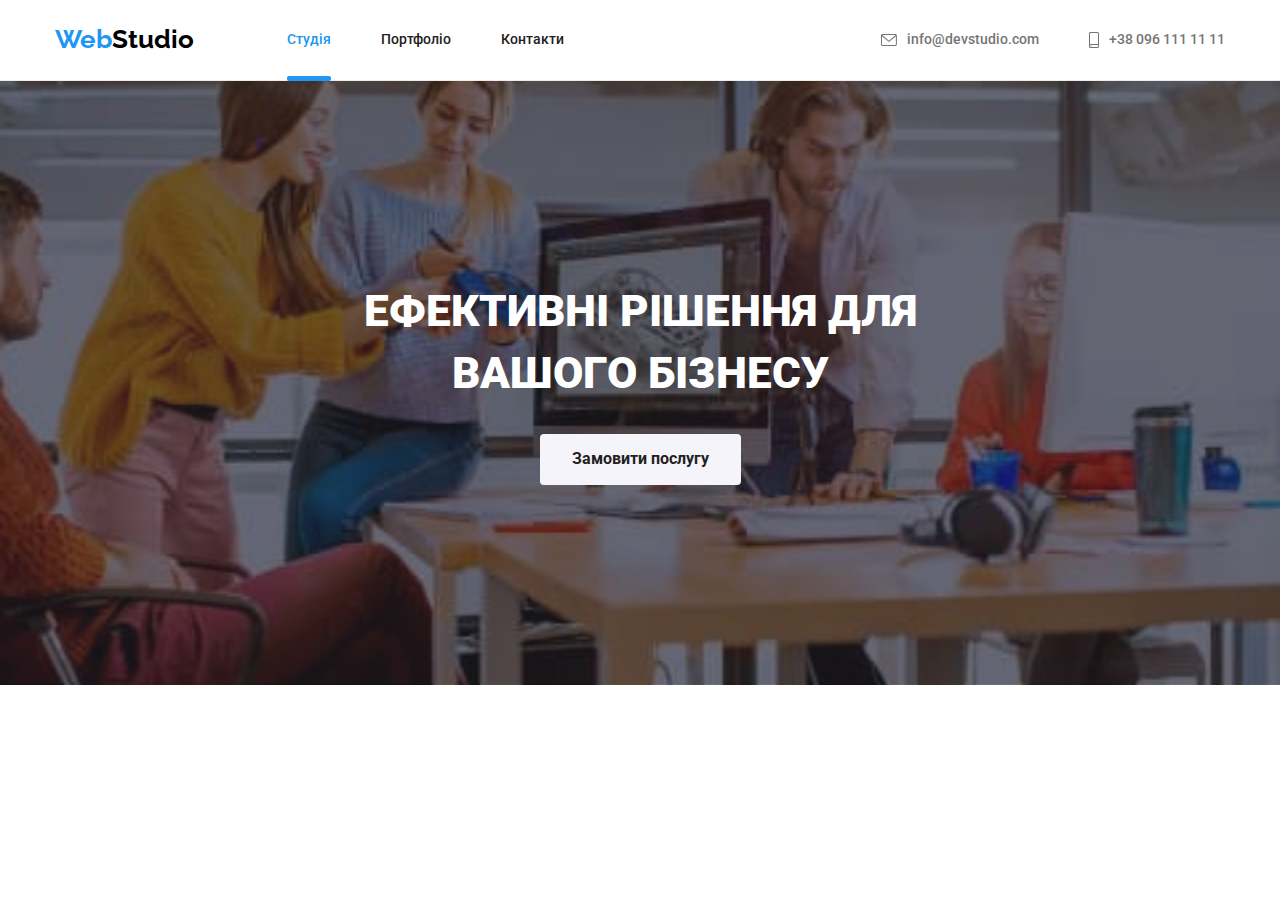
==== commit 6080d0ba: "Adds corrections" ====
--- a/index.html
+++ b/index.html
@@ -74,7 +74,7 @@
         </div>
     </header>
     <main>
-        <!--Герой--
+        <!--Герой-->
         <section class="hero">
             <div class="container">
             <h1 class="hero__title">Ефективні рішення для <br> вашого бізнесу</h1>
--- a/css/main.min.css
+++ b/css/main.min.css
@@ -1 +1 @@
-:root{--primary-text-color: #212121;--secondary-text-color: #757575;--accent-color: #2196F3;--button-text: #fff;--background: #2F303A;--button-background: #F5F4FA;--icon-color: #AFB1B8}.visually-hidden{position:absolute;width:1px;height:1px;margin:-1px;border:0;padding:0;white-space:nowrap;clip-path:inset(100%);clip:rect(0 0 0 0);overflow:hidden}body{background-color:var(--button-text);color:var(--primary-text-color);font-family:Roboto,sans-serif}h1,h2,h3,h4,h5,h6,p,b{margin-top:0;margin-bottom:0}ul{list-style:none;margin-top:0;margin-bottom:0;padding-left:0}img{display:block}a{text-decoration:none}.section{padding-top:94px;padding-bottom:94px}.container{padding-left:15px;padding-right:15px}@media screen and (min-width: 480px){.container{width:480px;margin-left:auto;margin-right:auto}}@media screen and (min-width: 768px){.container{width:768px;margin-left:auto;margin-right:auto}}@media screen and (min-width: 1200px){.container{width:1200px}}.logo-first,.logo-footer{color:var(--accent-color);font-family:Raleway,serif;font-weight:700;font-size:26px;line-height:1.2}.logo-second{color:#000}.logo-footer{color:var(--button-text)}.logo-first,.logo-footer{display:inline-block}@media screen and (max-width: 767px){.mobile-menu{position:fixed;top:0;left:0;z-index:1000;width:100%;height:100%;background-color:#fff;box-shadow:0px 4px 8px rgba(0,0,0,.04),0px 2px 4px rgba(0,0,0,.08),0px 1px 3px rgba(0,0,0,.16);opacity:0;visibility:hidden;pointer-events:none;transition-property:opacity,visibility;transition-duration:250ms;transition-timing-function:cubic-bezier(0.4, 0, 0.2, 1)}.mobile-menu.is-open{opacity:1;visibility:visible;pointer-events:auto}.mobile-menu__container{position:relative;padding-top:48px;padding-bottom:48px;padding-left:40px}.menu-close-btn{position:absolute;display:flex;top:10px;right:15px;padding:0;border:none;background-color:rgba(0,0,0,0);cursor:pointer}.menu-close-btn:hover,.menu-close-btn:focus{fill:var(--accent-color)}.mobile-menu__list-nav{display:flex;flex-direction:column;row-gap:32px;margin-bottom:302px}.mobile-menu__item{display:block}.mobile-menu__link_current{color:var(--accent-color);font-weight:500;font-size:40px;line-height:1.2;display:block}.mobile-menu__link{display:block;color:var(--primary-text-color);font-weight:500;font-size:40px;line-height:1.2}.mobile-menu__link:hover,.mobile-menu__link:focus{color:var(--accent-color)}}@media screen and (min-width: 768px){.mobile-menu{display:none}}@media screen and (max-width: 1199px){.page-header__contacts{display:flex;flex-direction:column;row-gap:10px}.page-header__contacts-link{display:flex;align-items:center;color:var(--secondary-text-color);font-weight:500;font-size:12px;line-height:1.2;transition-property:color;transition-duration:250ms;transition-timing-function:cubic-bezier(0.4, 0, 0.2, 1)}.page-header__contacts-link:hover,.page-header__contacts-link:focus{color:var(--accent-color)}.page-header__contacts-icon{margin-right:8px;fill:currentColor;cursor:pointer}}@media screen and (max-width: 767px){.page-header__contacts{display:none}.mobile-menu__contacts{display:flex;flex-direction:column;row-gap:32px;margin-bottom:64px}.mobile-menu__contacts-item{display:block}.mobile-menu__phone-link{display:block;color:var(--accent-color);font-weight:500;font-size:34px;line-height:1.2}.mobile-menu__mail-link{display:block;color:var(--secondary-text-color);font-weight:500;font-size:24px;line-height:1.2}}@media screen and (min-width: 1200px){.page-header__contacts{display:flex;column-gap:50px;margin-left:auto}.page-header__contacts-link{display:flex;align-items:center;color:var(--secondary-text-color);font-weight:500;font-size:14px;line-height:1.5;transition-property:color;transition-duration:250ms;transition-timing-function:cubic-bezier(0.4, 0, 0.2, 1)}.page-header__contacts-link:hover,.page-header__contacts-link:focus{color:var(--accent-color)}.page-header__contacts-icon{margin-right:10px;fill:currentColor;cursor:pointer}.footer__contacts-link{color:rgba(255,255,255,.6);font-size:14px;line-height:1.5;font-style:normal;transition-property:color;transition-duration:250ms;transition-timing-function:cubic-bezier(0.4, 0, 0.2, 1)}.footer__contacts-link:hover,.footer__contacts-link:focus{color:var(--accent-color)}}.sns-header{display:flex}.sns-header__item{display:inline-block;color:var(--accent-color);font-weight:500;font-size:18px;line-height:1.2;letter-spacing:.02em;border-right:1px solid rgba(33,33,33,.2);padding:0 10px}.sns-header__item:first-child{padding-left:0}.sns-header__item:last-child{border:none}.our-team__sns-list{display:flex;justify-content:center;column-gap:10px}.our-team__sns-link{width:44px;height:44px;display:flex;justify-content:center;align-items:center;transition-property:background-color;transition-duration:250ms;transition-timing-function:cubic-bezier(0.4, 0, 0.2, 1)}.our-team__sns-link:hover,.our-team__sns-link:focus{background-color:var(--accent-color);border-radius:50%}.our-team__sns-icon{fill:var(--icon-color);transition-property:fill;transition-duration:250ms;transition-timing-function:cubic-bezier(0.4, 0, 0.2, 1)}.our-team__sns-link:hover .our-team__sns-icon,.our-team__sns-link:focus .our-team__sns-icon{fill:var(--button-text);cursor:pointer}.join__sns-list{display:flex;column-gap:10px}.join__sns-link{width:44px;height:44px;display:flex;justify-content:center;align-items:center;border-radius:50%;background-color:rgba(255,255,255,.1);fill:var(--button-text);transition-property:background-color;transition-duration:250ms;transition-timing-function:cubic-bezier(0.4, 0, 0.2, 1)}.join__sns-link:hover,.join__sns-link:focus{background-color:var(--accent-color);border-radius:50%}.hero__title{color:var(--button-text);font-weight:900;font-size:44px;line-height:1.4;text-align:center;text-transform:uppercase;margin-bottom:30px}.backdrop{position:fixed;top:0;left:0;width:100%;height:100%;background-color:rgba(0,0,0,.2);z-index:10;opacity:1;transition-property:opacity,visibility;transition-duration:250ms;transition-timing-function:cubic-bezier(0.4, 0, 0.2, 1)}.backdrop.is-hidden{visibility:hidden;opacity:0;pointer-events:none}.modal-window{position:absolute;top:50%;left:50%;transform:translate(-50%, -50%);min-width:528px;min-height:581px;background-color:var(--button-text);padding:40px}.modal-window__button-close{position:absolute;top:8px;right:8px;display:flex;justify-content:center;align-items:center;width:30px;height:30px;padding:0;background-color:rgba(0,0,0,0);border:solid;border-width:1px;border-radius:50%;border-color:rgba(0,0,0,.1);cursor:pointer;transition-property:fill;transition-duration:250ms;transition-timing-function:cubic-bezier(0.4, 0, 0.2, 1)}.modal-window__button-close:hover,.modal-window__button-close:focus{fill:var(--accent-color)}.modal-window__form{display:flex;flex-direction:column}.modal-window__form-title{display:block;font-size:20px;line-height:1.2;letter-spacing:.03em;text-align:center;color:var(--primary-text-color);margin-bottom:12px}.modal-window__user-data{margin-bottom:10px}.modal-window__user-data-label{font-size:12px;line-height:1.2px;letter-spacing:.01em;color:var(--secondary-text-color);margin-bottom:4px}.modal-window__icon-thumb{position:relative;display:block}.modal-window__form-icon{position:absolute;top:50%;left:12px;transform:translateY(-50%);display:block}.modal-window__user-input,.modal-window__comment{width:100%;border:1px solid rgba(33,33,33,.2);border-radius:4px;outline:none;transition-property:border-color;transition-duration:250ms;transition-timing-function:cubic-bezier(0.4, 0, 0.2, 1)}.modal-window__user-input{height:40px;padding-left:42px}.modal-window__user-input:focus{border-color:var(--accent-color);cursor:pointer}.modal-window__form-icon{transition-property:fill;transition-duration:250ms;transition-timing-function:cubic-bezier(0.4, 0, 0.2, 1)}.modal-window__user-input:focus+.modal-window__form-icon{fill:var(--accent-color);cursor:pointer}.modal-window__user-data-comment{margin-bottom:25px}.modal-window__comment{height:120px;resize:none;padding:12px 16px}.modal-window__comment:focus{border-color:var(--accent-color);cursor:pointer}.modal-window__comment::placeholder{font-size:12px;line-height:1.2;letter-spacing:.01em;color:rgba(117,117,117,.5)}.modal-window__checkbox-wrapper{display:flex;align-items:center;margin-bottom:30px;font-size:14px;line-height:1.7;letter-spacing:.03em;color:var(--secondary-text-color)}.modal-window__check{border-width:1px;border-color:var(--primary-text-color);border-style:solid;border-radius:2px;padding:4px 2px 3px 3px;margin-right:7px;cursor:pointer;fill:#fff}.modal-window__checkbox:checked+.modal-window__check{background-color:var(--accent-color);border-color:var(--accent-color)}.modal-window__contract-check{text-decoration:underline;font-size:14px;line-height:1.7;letter-spacing:.03em;color:var(--accent-color)}.modal-window__btn-send{align-self:center;background-color:var(--accent-color);color:var(--button-text);border-color:rgba(0,0,0,0);box-shadow:0px 4px 4px rgba(0,0,0,.15);cursor:pointer;font-family:inherit;font-weight:700;font-size:16px;line-height:1.9;letter-spacing:.06em;border-radius:4px;border:none;padding:10px 52px;transition-property:background-color,box-shadow;transition-duration:250ms;transition-timing-function:cubic-bezier(0.4, 0, 0.2, 1)}.modal-window__btn-send:hover,.modal-window__btn-send:focus{background-color:#188ce8;box-shadow:0px 4px 4px rgba(0,0,0,.15)}.work-example__thumb{position:relative;overflow:hidden}.work-example__overlay{position:absolute;top:0;left:0;width:100%;height:100%;background-color:rgba(33,150,243,.9);color:#fff;padding:63px 24px;font-family:inherit;font-size:18px;line-height:1.5;letter-spacing:.03em;transform:translateY(100%);transition:transform 250ms cubic-bezier(0.4, 0, 0.2, 1)}.work-example__link:hover .work-example__overlay,.work-example__link:focus .work-example__overlay{transform:translateY(0%)}@media screen and (max-width: 767px){.nav{display:none}.page-header{padding-top:10px;padding-bottom:10px}.page-header__container{display:flex;justify-content:space-between;align-items:center}.menu-btn{display:inline-flex;margin:0;padding:0;border:none;background-color:rgba(0,0,0,0);cursor:pointer}.menu-btn:hover,.menu-btn:focus{fill:var(--accent-color)}}@media screen and (min-width: 768px){.nav{display:flex}.menu-btn{display:none}.page-header__container{display:flex;justify-content:space-between;align-items:center}.page-header{border-bottom-width:1px;border-bottom-style:solid;border-bottom-color:#ececec;padding-top:21px;padding-bottom:21px}.list-nav{display:flex;column-gap:50px}.list-nav__link{color:var(--primary-text-color);font-weight:500;font-size:14px;line-height:1.5;position:relative;display:block;transition-property:color;transition-duration:250ms;transition-timing-function:cubic-bezier(0.4, 0, 0.2, 1)}.list-nav__link::after{content:" ";display:block;width:100%;height:5px;background-color:var(--accent-color);border-radius:2px;position:absolute;bottom:-31px;opacity:0;transition:opacity 250ms cubic-bezier(0.4, 0, 0.2, 1)}.list-nav__link:hover,.list-nav__link:focus{color:var(--accent-color)}.list-nav__link:hover::after,.list-nav__link:focus::after{opacity:1}.list-nav__link_current{color:var(--accent-color);font-weight:500;font-size:14px;line-height:1.5;position:relative;display:block;transition-property:color;transition-duration:250ms;transition-timing-function:cubic-bezier(0.4, 0, 0.2, 1)}.list-nav__link_current::after{content:" ";display:block;width:100%;height:5px;background-color:var(--accent-color);border-radius:2px;position:absolute;bottom:-31px;opacity:0;transition:opacity 250ms cubic-bezier(0.4, 0, 0.2, 1)}.list-nav__link_current:hover,.list-nav__link_current:focus{color:var(--accent-color)}.list-nav__link_current:hover::after,.list-nav__link_current:focus::after{opacity:1}.list-nav__link_current::after{opacity:1}}@media screen and (min-width: 1200px){.page-header{padding-top:24px;padding-bottom:25px}.nav{margin-left:93px}.list-nav{display:flex;column-gap:50px}.list-nav__link{color:var(--primary-text-color);font-weight:500;font-size:14px;line-height:1.5;position:relative;display:block;transition-property:color;transition-duration:250ms;transition-timing-function:cubic-bezier(0.4, 0, 0.2, 1)}.list-nav__link::after{content:" ";display:block;width:100%;height:5px;background-color:var(--accent-color);border-radius:2px;position:absolute;bottom:-31px;opacity:0;transition:opacity 250ms cubic-bezier(0.4, 0, 0.2, 1)}.list-nav__link:hover,.list-nav__link:focus{color:var(--accent-color)}.list-nav__link:hover::after,.list-nav__link:focus::after{opacity:1}.list-nav__link_current{color:var(--accent-color);font-weight:500;font-size:14px;line-height:1.5;position:relative;display:block;transition-property:color;transition-duration:250ms;transition-timing-function:cubic-bezier(0.4, 0, 0.2, 1)}.list-nav__link_current::after{content:" ";display:block;width:100%;height:5px;background-color:var(--accent-color);border-radius:2px;position:absolute;bottom:-31px;opacity:0;transition:opacity 250ms cubic-bezier(0.4, 0, 0.2, 1)}.list-nav__link_current:hover,.list-nav__link_current:focus{color:var(--accent-color)}.list-nav__link_current:hover::after,.list-nav__link_current:focus::after{opacity:1}.list-nav__link_current::after{opacity:1}}.hero{text-align:center;max-width:1600px;margin-left:auto;margin-right:auto;padding-top:200px;padding-bottom:200px;background-image:linear-gradient(to right, rgba(47, 48, 58, 0.4), rgba(47, 48, 58, 0.4)),url("../images/hero.jpg");background-size:cover;background-position:center;background-repeat:no-repeat}.hero__button{background-color:var(--button-background);color:var(--primary-text-color);border-color:rgba(0,0,0,0);cursor:pointer;font-family:inherit;font-weight:700;font-size:16px;line-height:1.9;border-radius:4px;border:none;padding:10px 32px;transition-property:color,background-color,box-shadow;transition-duration:250ms;transition-timing-function:cubic-bezier(0.4, 0, 0.2, 1)}.hero__button:hover,.hero__button:focus{background-color:var(--accent-color);color:var(--button-text);border-radius:4px;box-shadow:0px 4px 4px rgba(0,0,0,.15)}.advantages__icon-block{width:270px;height:120px;background-color:var(--button-background);border-radius:4px;margin-bottom:30px;display:flex;justify-content:center;align-items:center}.advantages__item{max-width:270px}.advantages__title{font-weight:700;font-size:14px;line-height:1.2;margin-bottom:10px}.advantages__text{color:var(--secondary-text-color);font-size:14px;line-height:1.7}.advantages{display:flex;column-gap:30px}.section-what-we-do{padding-bottom:94px}.section-what-we-do__title{font-weight:700;font-size:36px;line-height:1.2;text-align:center;margin-bottom:50px}.what-we-do{display:flex;column-gap:30px}.what-we-do__thumb{position:relative;display:block}.what-we-do__description{position:absolute;bottom:0;width:100%;display:block;padding-top:27px;padding-bottom:27px;background-color:rgba(47,48,58,.8);color:var(--button-text);font-weight:700;font-size:14px;line-height:1.2;text-align:center;text-transform:uppercase;letter-spacing:.03em;font-family:inherit}.section-team{background-color:var(--button-background)}.section-team__title{font-weight:700;font-size:36px;line-height:1.2;text-align:center;margin-bottom:50px}.our-team__names{font-weight:500;font-size:16px;line-height:1.2;margin-bottom:10px}.our-team__positions{color:var(--secondary-text-color);line-height:1.2;margin-bottom:16px}.our-team__info{border-radius:0px 0px 4px 4px;padding-top:30px;padding-bottom:30px;background-color:#fff}.our-team__worker{box-shadow:0px 1px 3px rgba(0,0,0,.12),0px 1px 1px rgba(0,0,0,.14),0px 2px 1px rgba(0,0,0,.2);border-radius:0px 0px 4px 4px}.our-team{display:flex;column-gap:30px;text-align:center}.customers{font-weight:700;font-size:36px;line-height:1.2;text-align:center}.customers-list{display:flex;justify-content:center;column-gap:30px;margin-top:50px}.customers-list__link{display:flex;justify-content:center;align-items:center;width:170px;height:92px;border-radius:4px;border-style:solid;border-color:var(--icon-color);border-width:1px;transition-property:border;transition-duration:250ms;transition-timing-function:cubic-bezier(0.4, 0, 0.2, 1)}.customers-list__link:hover,.customers-list__link:focus{border-radius:4px;border-style:solid;border-color:var(--accent-color);border-width:1px}.customers-list__icon{fill:var(--icon-color);transition-property:fill;transition-duration:250ms;transition-timing-function:cubic-bezier(0.4, 0, 0.2, 1)}.customers-list__link:hover .customers-list__icon,.customers-list__link:focus .customers-list__icon{fill:var(--accent-color);cursor:pointer}.footer{background-color:var(--background);padding-top:60px;padding-bottom:60px}.footer-container{display:flex;align-items:baseline}.footer__address{color:var(--button-text);font-style:normal;font-size:14px;margin-bottom:9px}.footer__mail-tel:not(:last-child){margin-bottom:9px}.join{margin-left:70px}.join__title{color:var(--button-text);font-weight:700;font-size:14px;line-height:1.2;text-transform:uppercase;margin-bottom:20px}.footer__subscribe{margin-left:70px}.footer__subscribe-title{display:block;color:var(--button-text);font-weight:700;font-size:14px;line-height:1.2;text-transform:uppercase;margin-bottom:20px}.footer__subscribe-thumb{display:flex;column-gap:12px}.footer__user-input{width:358px;height:50px;padding-left:16px;color:#fff;outline:none;background-color:rgba(0,0,0,0);border:1px solid rgba(255,255,255,.3);filter:drop-shadow(0px 4px 4px rgba(0, 0, 0, 0.15));border-radius:4px;cursor:pointer}.footer__user-input::placeholder{padding-top:15px}.footer__subscribe-link{padding:10px 28px;display:flex;justify-content:center;align-items:center;border-radius:4px;color:var(--button-text);background-color:var(--accent-color);font-size:16px;font-weight:700;line-height:1.9;letter-spacing:.06em;box-shadow:0px 4px 4px rgba(0,0,0,.15)}.footer__subscribe-icon{margin-left:10px}.nav-buttons__filter{background-color:var(--button-background);color:var(--primary-text-color);border-color:rgba(0,0,0,0);cursor:pointer;font-family:inherit;font-weight:500;font-size:16px;line-height:1.6;padding:6px 25px;border-radius:4px;border:none;transition-property:color,background-color,box-shadow;transition-duration:250ms;transition-timing-function:cubic-bezier(0.4, 0, 0.2, 1)}.nav-buttons__filter:hover,.nav-buttons__filter:focus{background-color:var(--accent-color);color:var(--button-text);border-radius:4px;box-shadow:0px 3px 1px rgba(0,0,0,.1),0px 1px 2px rgba(0,0,0,.08),0px 2px 2px rgba(0,0,0,.12)}.nav-buttons{display:flex;justify-content:center;column-gap:8px;margin-bottom:50px}.work-example{display:flex;flex-wrap:wrap;gap:30px}.work-example__item{flex-basis:calc((100% - 60px)/3)}.work-example__title{color:var(--primary-text-color);font-weight:700;font-size:18px;line-height:2;margin-bottom:4px}.work-example__link{display:block;transition-property:box-shadow;transition-duration:250ms;transition-timing-function:cubic-bezier(0.4, 0, 0.2, 1)}.work-example__link:hover,.work-example__link:focus{box-shadow:0px 1px 1px rgba(0,0,0,.12),0px 4px 4px rgba(0,0,0,.06),1px 4px 6px rgba(0,0,0,.16)}.work-example__title-description{border-bottom-width:1px;border-bottom-style:solid;border-bottom-color:#eee;border-left-width:1px;border-left-style:solid;border-left-color:#eee;border-right-width:1px;border-right-style:solid;border-right-color:#eee;padding:20px 24px}.work-example__description{color:var(--secondary-text-color);line-height:1.9}/*# sourceMappingURL=main.min.css.map */+:root{--primary-text-color: #212121;--secondary-text-color: #757575;--accent-color: #2196F3;--button-text: #fff;--background: #2F303A;--button-background: #F5F4FA;--icon-color: #AFB1B8}.visually-hidden{position:absolute;width:1px;height:1px;margin:-1px;border:0;padding:0;white-space:nowrap;clip-path:inset(100%);clip:rect(0 0 0 0);overflow:hidden}body{background-color:var(--button-text);color:var(--primary-text-color);font-family:Roboto,sans-serif}h1,h2,h3,h4,h5,h6,p,b{margin-top:0;margin-bottom:0}ul{list-style:none;margin-top:0;margin-bottom:0;padding-left:0}img{display:block}a{text-decoration:none}.section{padding-top:94px;padding-bottom:94px}.container{padding-left:15px;padding-right:15px}@media screen and (min-width: 480px){.container{width:480px;margin-left:auto;margin-right:auto}}@media screen and (min-width: 768px){.container{width:768px;margin-left:auto;margin-right:auto}}@media screen and (min-width: 1200px){.container{width:1200px}}.logo-first,.logo-footer{color:var(--accent-color);font-family:Raleway,serif;font-weight:700;font-size:26px;line-height:1.2}.logo-second{color:#000}.logo-footer{color:var(--button-text)}.logo-first,.logo-footer{display:inline-block}@media screen and (max-width: 767px){.mobile-menu{position:fixed;top:0;left:0;z-index:1000;width:100%;height:100%;background-color:#fff;box-shadow:0px 4px 8px rgba(0,0,0,.04),0px 2px 4px rgba(0,0,0,.08),0px 1px 3px rgba(0,0,0,.16);opacity:0;visibility:hidden;pointer-events:none;transition-property:opacity,visibility;transition-duration:250ms;transition-timing-function:cubic-bezier(0.4, 0, 0.2, 1)}.mobile-menu.is-open{opacity:1;visibility:visible;pointer-events:auto}.mobile-menu__container{position:relative;padding-top:48px;padding-bottom:48px;padding-left:40px}.menu-close-btn{position:absolute;display:flex;top:10px;right:15px;padding:0;border:none;background-color:rgba(0,0,0,0);cursor:pointer}.menu-close-btn:hover,.menu-close-btn:focus{fill:var(--accent-color)}.mobile-menu__list-nav{display:flex;flex-direction:column;row-gap:32px;margin-bottom:302px}.mobile-menu__item{display:block}.mobile-menu__link_current{color:var(--accent-color);font-weight:500;font-size:40px;line-height:1.2;display:block}.mobile-menu__link{display:block;color:var(--primary-text-color);font-weight:500;font-size:40px;line-height:1.2}.mobile-menu__link:hover,.mobile-menu__link:focus{color:var(--accent-color)}}@media screen and (min-width: 768px){.mobile-menu{display:none}}@media screen and (max-width: 1199px){.page-header__contacts{display:flex;flex-direction:column;row-gap:10px}.page-header__contacts-link{display:flex;align-items:center;color:var(--secondary-text-color);font-weight:500;font-size:12px;line-height:1.2;transition-property:color;transition-duration:250ms;transition-timing-function:cubic-bezier(0.4, 0, 0.2, 1)}.page-header__contacts-link:hover,.page-header__contacts-link:focus{color:var(--accent-color)}.page-header__contacts-icon{margin-right:8px;fill:currentColor;cursor:pointer}}@media screen and (max-width: 767px){.page-header__contacts{display:none}.mobile-menu__contacts{display:flex;flex-direction:column;row-gap:32px;margin-bottom:64px}.mobile-menu__contacts-item{display:block}.mobile-menu__phone-link{display:block;color:var(--accent-color);font-weight:500;font-size:34px;line-height:1.2}.mobile-menu__mail-link{display:block;color:var(--secondary-text-color);font-weight:500;font-size:24px;line-height:1.2}}@media screen and (min-width: 1200px){.page-header__contacts{display:flex;column-gap:50px;margin-left:auto}.page-header__contacts-link{display:flex;align-items:center;color:var(--secondary-text-color);font-weight:500;font-size:14px;line-height:1.5;transition-property:color;transition-duration:250ms;transition-timing-function:cubic-bezier(0.4, 0, 0.2, 1)}.page-header__contacts-link:hover,.page-header__contacts-link:focus{color:var(--accent-color)}.page-header__contacts-icon{margin-right:10px;fill:currentColor;cursor:pointer}.footer__contacts-link{color:rgba(255,255,255,.6);font-size:14px;line-height:1.5;font-style:normal;transition-property:color;transition-duration:250ms;transition-timing-function:cubic-bezier(0.4, 0, 0.2, 1)}.footer__contacts-link:hover,.footer__contacts-link:focus{color:var(--accent-color)}}.sns-header{display:flex}.sns-header__item{display:inline-block;color:var(--accent-color);font-weight:500;font-size:18px;line-height:1.2;letter-spacing:.02em;border-right:1px solid rgba(33,33,33,.2);padding:0 10px}.sns-header__item:first-child{padding-left:0}.sns-header__item:last-child{border:none}.our-team__sns-list{display:flex;justify-content:center;column-gap:10px}.our-team__sns-link{width:44px;height:44px;display:flex;justify-content:center;align-items:center;transition-property:background-color;transition-duration:250ms;transition-timing-function:cubic-bezier(0.4, 0, 0.2, 1)}.our-team__sns-link:hover,.our-team__sns-link:focus{background-color:var(--accent-color);border-radius:50%}.our-team__sns-icon{fill:var(--icon-color);transition-property:fill;transition-duration:250ms;transition-timing-function:cubic-bezier(0.4, 0, 0.2, 1)}.our-team__sns-link:hover .our-team__sns-icon,.our-team__sns-link:focus .our-team__sns-icon{fill:var(--button-text);cursor:pointer}.join__sns-list{display:flex;column-gap:10px}.join__sns-link{width:44px;height:44px;display:flex;justify-content:center;align-items:center;border-radius:50%;background-color:rgba(255,255,255,.1);fill:var(--button-text);transition-property:background-color;transition-duration:250ms;transition-timing-function:cubic-bezier(0.4, 0, 0.2, 1)}.join__sns-link:hover,.join__sns-link:focus{background-color:var(--accent-color);border-radius:50%}.hero__title{color:var(--button-text);font-weight:900;font-size:44px;line-height:1.4;text-align:center;text-transform:uppercase;margin-bottom:30px}.backdrop{position:fixed;top:0;left:0;width:100%;height:100%;background-color:rgba(0,0,0,.2);z-index:10;opacity:1;transition-property:opacity,visibility;transition-duration:250ms;transition-timing-function:cubic-bezier(0.4, 0, 0.2, 1)}.backdrop.is-hidden{visibility:hidden;opacity:0;pointer-events:none}.modal-window{position:absolute;top:50%;left:50%;transform:translate(-50%, -50%);min-width:528px;min-height:581px;background-color:var(--button-text);padding:40px}.modal-window__button-close{position:absolute;top:8px;right:8px;display:flex;justify-content:center;align-items:center;width:30px;height:30px;padding:0;background-color:rgba(0,0,0,0);border:solid;border-width:1px;border-radius:50%;border-color:rgba(0,0,0,.1);cursor:pointer;transition-property:fill;transition-duration:250ms;transition-timing-function:cubic-bezier(0.4, 0, 0.2, 1)}.modal-window__button-close:hover,.modal-window__button-close:focus{fill:var(--accent-color)}.modal-window__form{display:flex;flex-direction:column}.modal-window__form-title{display:block;font-size:20px;line-height:1.2;letter-spacing:.03em;text-align:center;color:var(--primary-text-color);margin-bottom:12px}.modal-window__user-data{margin-bottom:10px}.modal-window__user-data-label{font-size:12px;line-height:1.2px;letter-spacing:.01em;color:var(--secondary-text-color);margin-bottom:4px}.modal-window__icon-thumb{position:relative;display:block}.modal-window__form-icon{position:absolute;top:50%;left:12px;transform:translateY(-50%);display:block}.modal-window__user-input,.modal-window__comment{width:100%;border:1px solid rgba(33,33,33,.2);border-radius:4px;outline:none;transition-property:border-color;transition-duration:250ms;transition-timing-function:cubic-bezier(0.4, 0, 0.2, 1)}.modal-window__user-input{height:40px;padding-left:42px}.modal-window__user-input:focus{border-color:var(--accent-color);cursor:pointer}.modal-window__form-icon{transition-property:fill;transition-duration:250ms;transition-timing-function:cubic-bezier(0.4, 0, 0.2, 1)}.modal-window__user-input:focus+.modal-window__form-icon{fill:var(--accent-color);cursor:pointer}.modal-window__user-data-comment{margin-bottom:25px}.modal-window__comment{height:120px;resize:none;padding:12px 16px}.modal-window__comment:focus{border-color:var(--accent-color);cursor:pointer}.modal-window__comment::placeholder{font-size:12px;line-height:1.2;letter-spacing:.01em;color:rgba(117,117,117,.5)}.modal-window__checkbox-wrapper{display:flex;align-items:center;margin-bottom:30px;font-size:14px;line-height:1.7;letter-spacing:.03em;color:var(--secondary-text-color)}.modal-window__check{border-width:1px;border-color:var(--primary-text-color);border-style:solid;border-radius:2px;padding:4px 2px 3px 3px;margin-right:7px;cursor:pointer;fill:#fff}.modal-window__checkbox:checked+.modal-window__check{background-color:var(--accent-color);border-color:var(--accent-color)}.modal-window__contract-check{text-decoration:underline;font-size:14px;line-height:1.7;letter-spacing:.03em;color:var(--accent-color)}.modal-window__btn-send{align-self:center;background-color:var(--accent-color);color:var(--button-text);border-color:rgba(0,0,0,0);box-shadow:0px 4px 4px rgba(0,0,0,.15);cursor:pointer;font-family:inherit;font-weight:700;font-size:16px;line-height:1.9;letter-spacing:.06em;border-radius:4px;border:none;padding:10px 52px;transition-property:background-color,box-shadow;transition-duration:250ms;transition-timing-function:cubic-bezier(0.4, 0, 0.2, 1)}.modal-window__btn-send:hover,.modal-window__btn-send:focus{background-color:#188ce8;box-shadow:0px 4px 4px rgba(0,0,0,.15)}.work-example__thumb{position:relative;overflow:hidden}.work-example__overlay{position:absolute;top:0;left:0;width:100%;height:100%;background-color:rgba(33,150,243,.9);color:#fff;padding:63px 24px;font-family:inherit;font-size:18px;line-height:1.5;letter-spacing:.03em;transform:translateY(100%);transition:transform 250ms cubic-bezier(0.4, 0, 0.2, 1)}.work-example__link:hover .work-example__overlay,.work-example__link:focus .work-example__overlay{transform:translateY(0%)}@media screen and (max-width: 767px){.nav{display:none}.page-header{padding-top:10px;padding-bottom:10px}.page-header__container{display:flex;justify-content:space-between;align-items:center}.menu-btn{display:inline-flex;margin:0;padding:0;border:none;background-color:rgba(0,0,0,0);cursor:pointer}.menu-btn:hover,.menu-btn:focus{fill:var(--accent-color)}}@media screen and (min-width: 768px){.nav{display:flex}.menu-btn{display:none}.page-header__container{display:flex;justify-content:space-between;align-items:center}.page-header{border-bottom-width:1px;border-bottom-style:solid;border-bottom-color:#ececec;padding-top:21px;padding-bottom:21px}.list-nav{display:flex;column-gap:50px}.list-nav__link{color:var(--primary-text-color);font-weight:500;font-size:14px;line-height:1.5;position:relative;display:block;transition-property:color;transition-duration:250ms;transition-timing-function:cubic-bezier(0.4, 0, 0.2, 1)}.list-nav__link::after{content:" ";display:block;width:100%;height:5px;background-color:var(--accent-color);border-radius:2px;position:absolute;bottom:-31px;opacity:0;transition:opacity 250ms cubic-bezier(0.4, 0, 0.2, 1)}.list-nav__link:hover,.list-nav__link:focus{color:var(--accent-color)}.list-nav__link:hover::after,.list-nav__link:focus::after{opacity:1}.list-nav__link_current{color:var(--accent-color);font-weight:500;font-size:14px;line-height:1.5;position:relative;display:block;transition-property:color;transition-duration:250ms;transition-timing-function:cubic-bezier(0.4, 0, 0.2, 1)}.list-nav__link_current::after{content:" ";display:block;width:100%;height:5px;background-color:var(--accent-color);border-radius:2px;position:absolute;bottom:-31px;opacity:0;transition:opacity 250ms cubic-bezier(0.4, 0, 0.2, 1)}.list-nav__link_current:hover,.list-nav__link_current:focus{color:var(--accent-color)}.list-nav__link_current:hover::after,.list-nav__link_current:focus::after{opacity:1}.list-nav__link_current::after{opacity:1}}@media screen and (min-width: 1200px){.page-header{padding-top:24px;padding-bottom:25px}.nav{margin-left:93px}.list-nav{display:flex;column-gap:50px}.list-nav__link{color:var(--primary-text-color);font-weight:500;font-size:14px;line-height:1.5;position:relative;display:block;transition-property:color;transition-duration:250ms;transition-timing-function:cubic-bezier(0.4, 0, 0.2, 1)}.list-nav__link::after{content:" ";display:block;width:100%;height:5px;background-color:var(--accent-color);border-radius:2px;position:absolute;bottom:-31px;opacity:0;transition:opacity 250ms cubic-bezier(0.4, 0, 0.2, 1)}.list-nav__link:hover,.list-nav__link:focus{color:var(--accent-color)}.list-nav__link:hover::after,.list-nav__link:focus::after{opacity:1}.list-nav__link_current{color:var(--accent-color);font-weight:500;font-size:14px;line-height:1.5;position:relative;display:block;transition-property:color;transition-duration:250ms;transition-timing-function:cubic-bezier(0.4, 0, 0.2, 1)}.list-nav__link_current::after{content:" ";display:block;width:100%;height:5px;background-color:var(--accent-color);border-radius:2px;position:absolute;bottom:-31px;opacity:0;transition:opacity 250ms cubic-bezier(0.4, 0, 0.2, 1)}.list-nav__link_current:hover,.list-nav__link_current:focus{color:var(--accent-color)}.list-nav__link_current:hover::after,.list-nav__link_current:focus::after{opacity:1}.list-nav__link_current::after{opacity:1}}@media screen and (min-width: 1200px){.hero{text-align:center;max-width:1600px;margin-left:auto;margin-right:auto;padding-top:200px;padding-bottom:200px;background-image:linear-gradient(to right, rgba(47, 48, 58, 0.4), rgba(47, 48, 58, 0.4)),url("../images/hero-mobile.jpg");background-size:cover;background-position:center;background-repeat:no-repeat}.hero__button{background-color:var(--button-background);color:var(--primary-text-color);border-color:rgba(0,0,0,0);cursor:pointer;font-family:inherit;font-weight:700;font-size:16px;line-height:1.9;border-radius:4px;border:none;padding:10px 32px;transition-property:color,background-color,box-shadow;transition-duration:250ms;transition-timing-function:cubic-bezier(0.4, 0, 0.2, 1)}.hero__button:hover,.hero__button:focus{background-color:var(--accent-color);color:var(--button-text);border-radius:4px;box-shadow:0px 4px 4px rgba(0,0,0,.15)}}.advantages__icon-block{width:270px;height:120px;background-color:var(--button-background);border-radius:4px;margin-bottom:30px;display:flex;justify-content:center;align-items:center}.advantages__item{max-width:270px}.advantages__title{font-weight:700;font-size:14px;line-height:1.2;margin-bottom:10px}.advantages__text{color:var(--secondary-text-color);font-size:14px;line-height:1.7}.advantages{display:flex;column-gap:30px}.section-what-we-do{padding-bottom:94px}.section-what-we-do__title{font-weight:700;font-size:36px;line-height:1.2;text-align:center;margin-bottom:50px}.what-we-do{display:flex;column-gap:30px}.what-we-do__thumb{position:relative;display:block}.what-we-do__description{position:absolute;bottom:0;width:100%;display:block;padding-top:27px;padding-bottom:27px;background-color:rgba(47,48,58,.8);color:var(--button-text);font-weight:700;font-size:14px;line-height:1.2;text-align:center;text-transform:uppercase;letter-spacing:.03em;font-family:inherit}.section-team{background-color:var(--button-background)}.section-team__title{font-weight:700;font-size:36px;line-height:1.2;text-align:center;margin-bottom:50px}.our-team__names{font-weight:500;font-size:16px;line-height:1.2;margin-bottom:10px}.our-team__positions{color:var(--secondary-text-color);line-height:1.2;margin-bottom:16px}.our-team__info{border-radius:0px 0px 4px 4px;padding-top:30px;padding-bottom:30px;background-color:#fff}.our-team__worker{box-shadow:0px 1px 3px rgba(0,0,0,.12),0px 1px 1px rgba(0,0,0,.14),0px 2px 1px rgba(0,0,0,.2);border-radius:0px 0px 4px 4px}.our-team{display:flex;column-gap:30px;text-align:center}.customers{font-weight:700;font-size:36px;line-height:1.2;text-align:center}.customers-list{display:flex;justify-content:center;column-gap:30px;margin-top:50px}.customers-list__link{display:flex;justify-content:center;align-items:center;width:170px;height:92px;border-radius:4px;border-style:solid;border-color:var(--icon-color);border-width:1px;transition-property:border;transition-duration:250ms;transition-timing-function:cubic-bezier(0.4, 0, 0.2, 1)}.customers-list__link:hover,.customers-list__link:focus{border-radius:4px;border-style:solid;border-color:var(--accent-color);border-width:1px}.customers-list__icon{fill:var(--icon-color);transition-property:fill;transition-duration:250ms;transition-timing-function:cubic-bezier(0.4, 0, 0.2, 1)}.customers-list__link:hover .customers-list__icon,.customers-list__link:focus .customers-list__icon{fill:var(--accent-color);cursor:pointer}.footer{background-color:var(--background);padding-top:60px;padding-bottom:60px}.footer-container{display:flex;align-items:baseline}.footer__address{color:var(--button-text);font-style:normal;font-size:14px;margin-bottom:9px}.footer__mail-tel:not(:last-child){margin-bottom:9px}.join{margin-left:70px}.join__title{color:var(--button-text);font-weight:700;font-size:14px;line-height:1.2;text-transform:uppercase;margin-bottom:20px}.footer__subscribe{margin-left:70px}.footer__subscribe-title{display:block;color:var(--button-text);font-weight:700;font-size:14px;line-height:1.2;text-transform:uppercase;margin-bottom:20px}.footer__subscribe-thumb{display:flex;column-gap:12px}.footer__user-input{width:358px;height:50px;padding-left:16px;color:#fff;outline:none;background-color:rgba(0,0,0,0);border:1px solid rgba(255,255,255,.3);filter:drop-shadow(0px 4px 4px rgba(0, 0, 0, 0.15));border-radius:4px;cursor:pointer}.footer__user-input::placeholder{padding-top:15px}.footer__subscribe-link{padding:10px 28px;display:flex;justify-content:center;align-items:center;border-radius:4px;color:var(--button-text);background-color:var(--accent-color);font-size:16px;font-weight:700;line-height:1.9;letter-spacing:.06em;box-shadow:0px 4px 4px rgba(0,0,0,.15)}.footer__subscribe-icon{margin-left:10px}.nav-buttons__filter{background-color:var(--button-background);color:var(--primary-text-color);border-color:rgba(0,0,0,0);cursor:pointer;font-family:inherit;font-weight:500;font-size:16px;line-height:1.6;padding:6px 25px;border-radius:4px;border:none;transition-property:color,background-color,box-shadow;transition-duration:250ms;transition-timing-function:cubic-bezier(0.4, 0, 0.2, 1)}.nav-buttons__filter:hover,.nav-buttons__filter:focus{background-color:var(--accent-color);color:var(--button-text);border-radius:4px;box-shadow:0px 3px 1px rgba(0,0,0,.1),0px 1px 2px rgba(0,0,0,.08),0px 2px 2px rgba(0,0,0,.12)}.nav-buttons{display:flex;justify-content:center;column-gap:8px;margin-bottom:50px}.work-example{display:flex;flex-wrap:wrap;gap:30px}.work-example__item{flex-basis:calc((100% - 60px)/3)}.work-example__title{color:var(--primary-text-color);font-weight:700;font-size:18px;line-height:2;margin-bottom:4px}.work-example__link{display:block;transition-property:box-shadow;transition-duration:250ms;transition-timing-function:cubic-bezier(0.4, 0, 0.2, 1)}.work-example__link:hover,.work-example__link:focus{box-shadow:0px 1px 1px rgba(0,0,0,.12),0px 4px 4px rgba(0,0,0,.06),1px 4px 6px rgba(0,0,0,.16)}.work-example__title-description{border-bottom-width:1px;border-bottom-style:solid;border-bottom-color:#eee;border-left-width:1px;border-left-style:solid;border-left-color:#eee;border-right-width:1px;border-right-style:solid;border-right-color:#eee;padding:20px 24px}.work-example__description{color:var(--secondary-text-color);line-height:1.9}/*# sourceMappingURL=main.min.css.map */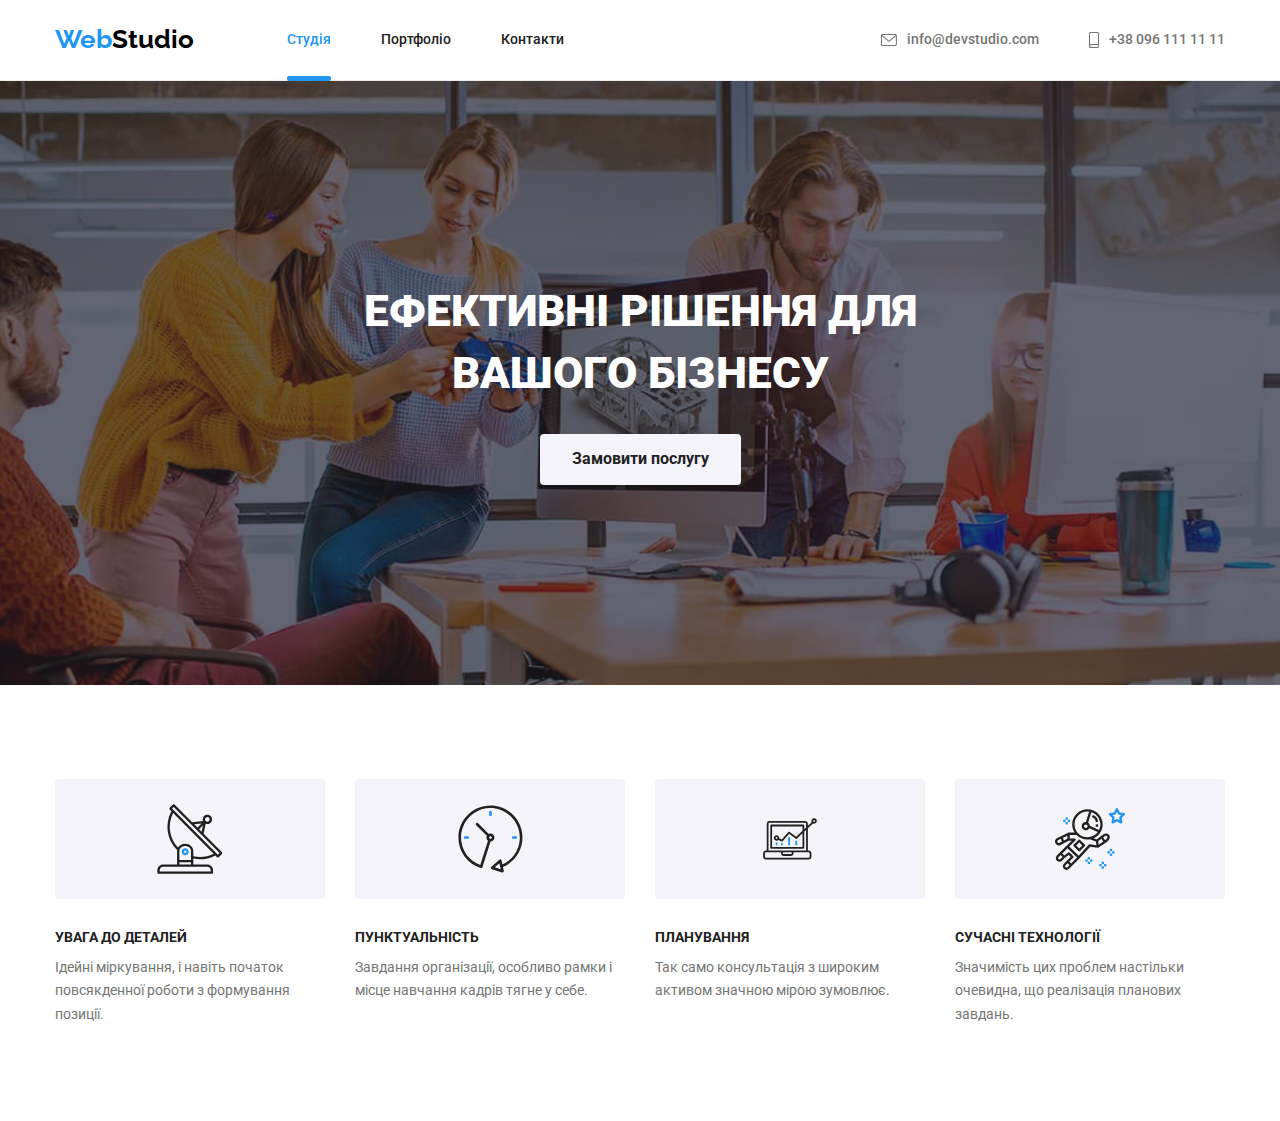
==== commit c1f8ec01: "Adds new save" ====
--- a/index.html
+++ b/index.html
@@ -81,7 +81,7 @@
             <button type="button" class="hero__button" data-modal-open>Замовити послугу</button>
             </div>
         </section>
-        <!---Переваги--
+        <!---Переваги-->
         <section class="section">
             <div class="container">
             <h2 class="visually-hidden" hidden>Переваги</h2>
@@ -420,7 +420,7 @@
         </div>
         
     </footer>
-    <!--Modal window--
+    <!--Modal window-->
     <div class="backdrop is-hidden" data-modal>
         <div class="modal-window">
             <button class="modal-window__button-close" data-modal-close>
@@ -471,7 +471,7 @@
                 <button type="submit" class="modal-window__btn-send">Відправити</button>
             </form>
         </div>
-    </div>-->
+    </div>
     <script src="./js/mobile-menu.js"></script>
     <script src="./js/modal.js"></script>
 </body>
--- a/css/main.min.css
+++ b/css/main.min.css
@@ -1 +1 @@
-:root{--primary-text-color: #212121;--secondary-text-color: #757575;--accent-color: #2196F3;--button-text: #fff;--background: #2F303A;--button-background: #F5F4FA;--icon-color: #AFB1B8}.visually-hidden{position:absolute;width:1px;height:1px;margin:-1px;border:0;padding:0;white-space:nowrap;clip-path:inset(100%);clip:rect(0 0 0 0);overflow:hidden}body{background-color:var(--button-text);color:var(--primary-text-color);font-family:Roboto,sans-serif}h1,h2,h3,h4,h5,h6,p,b{margin-top:0;margin-bottom:0}ul{list-style:none;margin-top:0;margin-bottom:0;padding-left:0}img{display:block}a{text-decoration:none}.section{padding-top:94px;padding-bottom:94px}.container{padding-left:15px;padding-right:15px}@media screen and (min-width: 480px){.container{width:480px;margin-left:auto;margin-right:auto}}@media screen and (min-width: 768px){.container{width:768px;margin-left:auto;margin-right:auto}}@media screen and (min-width: 1200px){.container{width:1200px}}.logo-first,.logo-footer{color:var(--accent-color);font-family:Raleway,serif;font-weight:700;font-size:26px;line-height:1.2}.logo-second{color:#000}.logo-footer{color:var(--button-text)}.logo-first,.logo-footer{display:inline-block}@media screen and (max-width: 767px){.mobile-menu{position:fixed;top:0;left:0;z-index:1000;width:100%;height:100%;background-color:#fff;box-shadow:0px 4px 8px rgba(0,0,0,.04),0px 2px 4px rgba(0,0,0,.08),0px 1px 3px rgba(0,0,0,.16);opacity:0;visibility:hidden;pointer-events:none;transition-property:opacity,visibility;transition-duration:250ms;transition-timing-function:cubic-bezier(0.4, 0, 0.2, 1)}.mobile-menu.is-open{opacity:1;visibility:visible;pointer-events:auto}.mobile-menu__container{position:relative;padding-top:48px;padding-bottom:48px;padding-left:40px}.menu-close-btn{position:absolute;display:flex;top:10px;right:15px;padding:0;border:none;background-color:rgba(0,0,0,0);cursor:pointer}.menu-close-btn:hover,.menu-close-btn:focus{fill:var(--accent-color)}.mobile-menu__list-nav{display:flex;flex-direction:column;row-gap:32px;margin-bottom:302px}.mobile-menu__item{display:block}.mobile-menu__link_current{color:var(--accent-color);font-weight:500;font-size:40px;line-height:1.2;display:block}.mobile-menu__link{display:block;color:var(--primary-text-color);font-weight:500;font-size:40px;line-height:1.2}.mobile-menu__link:hover,.mobile-menu__link:focus{color:var(--accent-color)}}@media screen and (min-width: 768px){.mobile-menu{display:none}}@media screen and (max-width: 1199px){.page-header__contacts{display:flex;flex-direction:column;row-gap:10px}.page-header__contacts-link{display:flex;align-items:center;color:var(--secondary-text-color);font-weight:500;font-size:12px;line-height:1.2;transition-property:color;transition-duration:250ms;transition-timing-function:cubic-bezier(0.4, 0, 0.2, 1)}.page-header__contacts-link:hover,.page-header__contacts-link:focus{color:var(--accent-color)}.page-header__contacts-icon{margin-right:8px;fill:currentColor;cursor:pointer}}@media screen and (max-width: 767px){.page-header__contacts{display:none}.mobile-menu__contacts{display:flex;flex-direction:column;row-gap:32px;margin-bottom:64px}.mobile-menu__contacts-item{display:block}.mobile-menu__phone-link{display:block;color:var(--accent-color);font-weight:500;font-size:34px;line-height:1.2}.mobile-menu__mail-link{display:block;color:var(--secondary-text-color);font-weight:500;font-size:24px;line-height:1.2}}@media screen and (min-width: 1200px){.page-header__contacts{display:flex;column-gap:50px;margin-left:auto}.page-header__contacts-link{display:flex;align-items:center;color:var(--secondary-text-color);font-weight:500;font-size:14px;line-height:1.5;transition-property:color;transition-duration:250ms;transition-timing-function:cubic-bezier(0.4, 0, 0.2, 1)}.page-header__contacts-link:hover,.page-header__contacts-link:focus{color:var(--accent-color)}.page-header__contacts-icon{margin-right:10px;fill:currentColor;cursor:pointer}.footer__contacts-link{color:rgba(255,255,255,.6);font-size:14px;line-height:1.5;font-style:normal;transition-property:color;transition-duration:250ms;transition-timing-function:cubic-bezier(0.4, 0, 0.2, 1)}.footer__contacts-link:hover,.footer__contacts-link:focus{color:var(--accent-color)}}.sns-header{display:flex}.sns-header__item{display:inline-block;color:var(--accent-color);font-weight:500;font-size:18px;line-height:1.2;letter-spacing:.02em;border-right:1px solid rgba(33,33,33,.2);padding:0 10px}.sns-header__item:first-child{padding-left:0}.sns-header__item:last-child{border:none}.our-team__sns-list{display:flex;justify-content:center;column-gap:10px}.our-team__sns-link{width:44px;height:44px;display:flex;justify-content:center;align-items:center;transition-property:background-color;transition-duration:250ms;transition-timing-function:cubic-bezier(0.4, 0, 0.2, 1)}.our-team__sns-link:hover,.our-team__sns-link:focus{background-color:var(--accent-color);border-radius:50%}.our-team__sns-icon{fill:var(--icon-color);transition-property:fill;transition-duration:250ms;transition-timing-function:cubic-bezier(0.4, 0, 0.2, 1)}.our-team__sns-link:hover .our-team__sns-icon,.our-team__sns-link:focus .our-team__sns-icon{fill:var(--button-text);cursor:pointer}.join__sns-list{display:flex;column-gap:10px}.join__sns-link{width:44px;height:44px;display:flex;justify-content:center;align-items:center;border-radius:50%;background-color:rgba(255,255,255,.1);fill:var(--button-text);transition-property:background-color;transition-duration:250ms;transition-timing-function:cubic-bezier(0.4, 0, 0.2, 1)}.join__sns-link:hover,.join__sns-link:focus{background-color:var(--accent-color);border-radius:50%}.hero__title{color:var(--button-text);font-weight:900;font-size:44px;line-height:1.4;text-align:center;text-transform:uppercase;margin-bottom:30px}.backdrop{position:fixed;top:0;left:0;width:100%;height:100%;background-color:rgba(0,0,0,.2);z-index:10;opacity:1;transition-property:opacity,visibility;transition-duration:250ms;transition-timing-function:cubic-bezier(0.4, 0, 0.2, 1)}.backdrop.is-hidden{visibility:hidden;opacity:0;pointer-events:none}.modal-window{position:absolute;top:50%;left:50%;transform:translate(-50%, -50%);min-width:528px;min-height:581px;background-color:var(--button-text);padding:40px}.modal-window__button-close{position:absolute;top:8px;right:8px;display:flex;justify-content:center;align-items:center;width:30px;height:30px;padding:0;background-color:rgba(0,0,0,0);border:solid;border-width:1px;border-radius:50%;border-color:rgba(0,0,0,.1);cursor:pointer;transition-property:fill;transition-duration:250ms;transition-timing-function:cubic-bezier(0.4, 0, 0.2, 1)}.modal-window__button-close:hover,.modal-window__button-close:focus{fill:var(--accent-color)}.modal-window__form{display:flex;flex-direction:column}.modal-window__form-title{display:block;font-size:20px;line-height:1.2;letter-spacing:.03em;text-align:center;color:var(--primary-text-color);margin-bottom:12px}.modal-window__user-data{margin-bottom:10px}.modal-window__user-data-label{font-size:12px;line-height:1.2px;letter-spacing:.01em;color:var(--secondary-text-color);margin-bottom:4px}.modal-window__icon-thumb{position:relative;display:block}.modal-window__form-icon{position:absolute;top:50%;left:12px;transform:translateY(-50%);display:block}.modal-window__user-input,.modal-window__comment{width:100%;border:1px solid rgba(33,33,33,.2);border-radius:4px;outline:none;transition-property:border-color;transition-duration:250ms;transition-timing-function:cubic-bezier(0.4, 0, 0.2, 1)}.modal-window__user-input{height:40px;padding-left:42px}.modal-window__user-input:focus{border-color:var(--accent-color);cursor:pointer}.modal-window__form-icon{transition-property:fill;transition-duration:250ms;transition-timing-function:cubic-bezier(0.4, 0, 0.2, 1)}.modal-window__user-input:focus+.modal-window__form-icon{fill:var(--accent-color);cursor:pointer}.modal-window__user-data-comment{margin-bottom:25px}.modal-window__comment{height:120px;resize:none;padding:12px 16px}.modal-window__comment:focus{border-color:var(--accent-color);cursor:pointer}.modal-window__comment::placeholder{font-size:12px;line-height:1.2;letter-spacing:.01em;color:rgba(117,117,117,.5)}.modal-window__checkbox-wrapper{display:flex;align-items:center;margin-bottom:30px;font-size:14px;line-height:1.7;letter-spacing:.03em;color:var(--secondary-text-color)}.modal-window__check{border-width:1px;border-color:var(--primary-text-color);border-style:solid;border-radius:2px;padding:4px 2px 3px 3px;margin-right:7px;cursor:pointer;fill:#fff}.modal-window__checkbox:checked+.modal-window__check{background-color:var(--accent-color);border-color:var(--accent-color)}.modal-window__contract-check{text-decoration:underline;font-size:14px;line-height:1.7;letter-spacing:.03em;color:var(--accent-color)}.modal-window__btn-send{align-self:center;background-color:var(--accent-color);color:var(--button-text);border-color:rgba(0,0,0,0);box-shadow:0px 4px 4px rgba(0,0,0,.15);cursor:pointer;font-family:inherit;font-weight:700;font-size:16px;line-height:1.9;letter-spacing:.06em;border-radius:4px;border:none;padding:10px 52px;transition-property:background-color,box-shadow;transition-duration:250ms;transition-timing-function:cubic-bezier(0.4, 0, 0.2, 1)}.modal-window__btn-send:hover,.modal-window__btn-send:focus{background-color:#188ce8;box-shadow:0px 4px 4px rgba(0,0,0,.15)}.work-example__thumb{position:relative;overflow:hidden}.work-example__overlay{position:absolute;top:0;left:0;width:100%;height:100%;background-color:rgba(33,150,243,.9);color:#fff;padding:63px 24px;font-family:inherit;font-size:18px;line-height:1.5;letter-spacing:.03em;transform:translateY(100%);transition:transform 250ms cubic-bezier(0.4, 0, 0.2, 1)}.work-example__link:hover .work-example__overlay,.work-example__link:focus .work-example__overlay{transform:translateY(0%)}@media screen and (max-width: 767px){.nav{display:none}.page-header{padding-top:10px;padding-bottom:10px}.page-header__container{display:flex;justify-content:space-between;align-items:center}.menu-btn{display:inline-flex;margin:0;padding:0;border:none;background-color:rgba(0,0,0,0);cursor:pointer}.menu-btn:hover,.menu-btn:focus{fill:var(--accent-color)}}@media screen and (min-width: 768px){.nav{display:flex}.menu-btn{display:none}.page-header__container{display:flex;justify-content:space-between;align-items:center}.page-header{border-bottom-width:1px;border-bottom-style:solid;border-bottom-color:#ececec;padding-top:21px;padding-bottom:21px}.list-nav{display:flex;column-gap:50px}.list-nav__link{color:var(--primary-text-color);font-weight:500;font-size:14px;line-height:1.5;position:relative;display:block;transition-property:color;transition-duration:250ms;transition-timing-function:cubic-bezier(0.4, 0, 0.2, 1)}.list-nav__link::after{content:" ";display:block;width:100%;height:5px;background-color:var(--accent-color);border-radius:2px;position:absolute;bottom:-31px;opacity:0;transition:opacity 250ms cubic-bezier(0.4, 0, 0.2, 1)}.list-nav__link:hover,.list-nav__link:focus{color:var(--accent-color)}.list-nav__link:hover::after,.list-nav__link:focus::after{opacity:1}.list-nav__link_current{color:var(--accent-color);font-weight:500;font-size:14px;line-height:1.5;position:relative;display:block;transition-property:color;transition-duration:250ms;transition-timing-function:cubic-bezier(0.4, 0, 0.2, 1)}.list-nav__link_current::after{content:" ";display:block;width:100%;height:5px;background-color:var(--accent-color);border-radius:2px;position:absolute;bottom:-31px;opacity:0;transition:opacity 250ms cubic-bezier(0.4, 0, 0.2, 1)}.list-nav__link_current:hover,.list-nav__link_current:focus{color:var(--accent-color)}.list-nav__link_current:hover::after,.list-nav__link_current:focus::after{opacity:1}.list-nav__link_current::after{opacity:1}}@media screen and (min-width: 1200px){.page-header{padding-top:24px;padding-bottom:25px}.nav{margin-left:93px}.list-nav{display:flex;column-gap:50px}.list-nav__link{color:var(--primary-text-color);font-weight:500;font-size:14px;line-height:1.5;position:relative;display:block;transition-property:color;transition-duration:250ms;transition-timing-function:cubic-bezier(0.4, 0, 0.2, 1)}.list-nav__link::after{content:" ";display:block;width:100%;height:5px;background-color:var(--accent-color);border-radius:2px;position:absolute;bottom:-31px;opacity:0;transition:opacity 250ms cubic-bezier(0.4, 0, 0.2, 1)}.list-nav__link:hover,.list-nav__link:focus{color:var(--accent-color)}.list-nav__link:hover::after,.list-nav__link:focus::after{opacity:1}.list-nav__link_current{color:var(--accent-color);font-weight:500;font-size:14px;line-height:1.5;position:relative;display:block;transition-property:color;transition-duration:250ms;transition-timing-function:cubic-bezier(0.4, 0, 0.2, 1)}.list-nav__link_current::after{content:" ";display:block;width:100%;height:5px;background-color:var(--accent-color);border-radius:2px;position:absolute;bottom:-31px;opacity:0;transition:opacity 250ms cubic-bezier(0.4, 0, 0.2, 1)}.list-nav__link_current:hover,.list-nav__link_current:focus{color:var(--accent-color)}.list-nav__link_current:hover::after,.list-nav__link_current:focus::after{opacity:1}.list-nav__link_current::after{opacity:1}}@media screen and (min-width: 1200px){.hero{text-align:center;max-width:1600px;margin-left:auto;margin-right:auto;padding-top:200px;padding-bottom:200px;background-image:linear-gradient(to right, rgba(47, 48, 58, 0.4), rgba(47, 48, 58, 0.4)),url("../images/hero-mobile.jpg");background-size:cover;background-position:center;background-repeat:no-repeat}.hero__button{background-color:var(--button-background);color:var(--primary-text-color);border-color:rgba(0,0,0,0);cursor:pointer;font-family:inherit;font-weight:700;font-size:16px;line-height:1.9;border-radius:4px;border:none;padding:10px 32px;transition-property:color,background-color,box-shadow;transition-duration:250ms;transition-timing-function:cubic-bezier(0.4, 0, 0.2, 1)}.hero__button:hover,.hero__button:focus{background-color:var(--accent-color);color:var(--button-text);border-radius:4px;box-shadow:0px 4px 4px rgba(0,0,0,.15)}}.advantages__icon-block{width:270px;height:120px;background-color:var(--button-background);border-radius:4px;margin-bottom:30px;display:flex;justify-content:center;align-items:center}.advantages__item{max-width:270px}.advantages__title{font-weight:700;font-size:14px;line-height:1.2;margin-bottom:10px}.advantages__text{color:var(--secondary-text-color);font-size:14px;line-height:1.7}.advantages{display:flex;column-gap:30px}.section-what-we-do{padding-bottom:94px}.section-what-we-do__title{font-weight:700;font-size:36px;line-height:1.2;text-align:center;margin-bottom:50px}.what-we-do{display:flex;column-gap:30px}.what-we-do__thumb{position:relative;display:block}.what-we-do__description{position:absolute;bottom:0;width:100%;display:block;padding-top:27px;padding-bottom:27px;background-color:rgba(47,48,58,.8);color:var(--button-text);font-weight:700;font-size:14px;line-height:1.2;text-align:center;text-transform:uppercase;letter-spacing:.03em;font-family:inherit}.section-team{background-color:var(--button-background)}.section-team__title{font-weight:700;font-size:36px;line-height:1.2;text-align:center;margin-bottom:50px}.our-team__names{font-weight:500;font-size:16px;line-height:1.2;margin-bottom:10px}.our-team__positions{color:var(--secondary-text-color);line-height:1.2;margin-bottom:16px}.our-team__info{border-radius:0px 0px 4px 4px;padding-top:30px;padding-bottom:30px;background-color:#fff}.our-team__worker{box-shadow:0px 1px 3px rgba(0,0,0,.12),0px 1px 1px rgba(0,0,0,.14),0px 2px 1px rgba(0,0,0,.2);border-radius:0px 0px 4px 4px}.our-team{display:flex;column-gap:30px;text-align:center}.customers{font-weight:700;font-size:36px;line-height:1.2;text-align:center}.customers-list{display:flex;justify-content:center;column-gap:30px;margin-top:50px}.customers-list__link{display:flex;justify-content:center;align-items:center;width:170px;height:92px;border-radius:4px;border-style:solid;border-color:var(--icon-color);border-width:1px;transition-property:border;transition-duration:250ms;transition-timing-function:cubic-bezier(0.4, 0, 0.2, 1)}.customers-list__link:hover,.customers-list__link:focus{border-radius:4px;border-style:solid;border-color:var(--accent-color);border-width:1px}.customers-list__icon{fill:var(--icon-color);transition-property:fill;transition-duration:250ms;transition-timing-function:cubic-bezier(0.4, 0, 0.2, 1)}.customers-list__link:hover .customers-list__icon,.customers-list__link:focus .customers-list__icon{fill:var(--accent-color);cursor:pointer}.footer{background-color:var(--background);padding-top:60px;padding-bottom:60px}.footer-container{display:flex;align-items:baseline}.footer__address{color:var(--button-text);font-style:normal;font-size:14px;margin-bottom:9px}.footer__mail-tel:not(:last-child){margin-bottom:9px}.join{margin-left:70px}.join__title{color:var(--button-text);font-weight:700;font-size:14px;line-height:1.2;text-transform:uppercase;margin-bottom:20px}.footer__subscribe{margin-left:70px}.footer__subscribe-title{display:block;color:var(--button-text);font-weight:700;font-size:14px;line-height:1.2;text-transform:uppercase;margin-bottom:20px}.footer__subscribe-thumb{display:flex;column-gap:12px}.footer__user-input{width:358px;height:50px;padding-left:16px;color:#fff;outline:none;background-color:rgba(0,0,0,0);border:1px solid rgba(255,255,255,.3);filter:drop-shadow(0px 4px 4px rgba(0, 0, 0, 0.15));border-radius:4px;cursor:pointer}.footer__user-input::placeholder{padding-top:15px}.footer__subscribe-link{padding:10px 28px;display:flex;justify-content:center;align-items:center;border-radius:4px;color:var(--button-text);background-color:var(--accent-color);font-size:16px;font-weight:700;line-height:1.9;letter-spacing:.06em;box-shadow:0px 4px 4px rgba(0,0,0,.15)}.footer__subscribe-icon{margin-left:10px}.nav-buttons__filter{background-color:var(--button-background);color:var(--primary-text-color);border-color:rgba(0,0,0,0);cursor:pointer;font-family:inherit;font-weight:500;font-size:16px;line-height:1.6;padding:6px 25px;border-radius:4px;border:none;transition-property:color,background-color,box-shadow;transition-duration:250ms;transition-timing-function:cubic-bezier(0.4, 0, 0.2, 1)}.nav-buttons__filter:hover,.nav-buttons__filter:focus{background-color:var(--accent-color);color:var(--button-text);border-radius:4px;box-shadow:0px 3px 1px rgba(0,0,0,.1),0px 1px 2px rgba(0,0,0,.08),0px 2px 2px rgba(0,0,0,.12)}.nav-buttons{display:flex;justify-content:center;column-gap:8px;margin-bottom:50px}.work-example{display:flex;flex-wrap:wrap;gap:30px}.work-example__item{flex-basis:calc((100% - 60px)/3)}.work-example__title{color:var(--primary-text-color);font-weight:700;font-size:18px;line-height:2;margin-bottom:4px}.work-example__link{display:block;transition-property:box-shadow;transition-duration:250ms;transition-timing-function:cubic-bezier(0.4, 0, 0.2, 1)}.work-example__link:hover,.work-example__link:focus{box-shadow:0px 1px 1px rgba(0,0,0,.12),0px 4px 4px rgba(0,0,0,.06),1px 4px 6px rgba(0,0,0,.16)}.work-example__title-description{border-bottom-width:1px;border-bottom-style:solid;border-bottom-color:#eee;border-left-width:1px;border-left-style:solid;border-left-color:#eee;border-right-width:1px;border-right-style:solid;border-right-color:#eee;padding:20px 24px}.work-example__description{color:var(--secondary-text-color);line-height:1.9}/*# sourceMappingURL=main.min.css.map */+:root{--primary-text-color: #212121;--secondary-text-color: #757575;--accent-color: #2196F3;--button-text: #fff;--background: #2F303A;--button-background: #F5F4FA;--icon-color: #AFB1B8}.visually-hidden{position:absolute;width:1px;height:1px;margin:-1px;border:0;padding:0;white-space:nowrap;clip-path:inset(100%);clip:rect(0 0 0 0);overflow:hidden}body{background-color:var(--button-text);color:var(--primary-text-color);font-family:Roboto,sans-serif}h1,h2,h3,h4,h5,h6,p,b{margin-top:0;margin-bottom:0}ul{list-style:none;margin-top:0;margin-bottom:0;padding-left:0}img{display:block}a{text-decoration:none}.section{padding-top:94px;padding-bottom:94px}.container{padding-left:15px;padding-right:15px}@media screen and (min-width: 480px){.container{width:480px;margin-left:auto;margin-right:auto}}@media screen and (min-width: 768px){.container{width:768px;margin-left:auto;margin-right:auto}}@media screen and (min-width: 1200px){.container{width:1200px}}.logo-first,.logo-footer{color:var(--accent-color);font-family:Raleway,serif;font-weight:700;font-size:26px;line-height:1.2}.logo-second{color:#000}.logo-footer{color:var(--button-text)}.logo-first,.logo-footer{display:inline-block}@media screen and (max-width: 767px){.mobile-menu{position:fixed;top:0;left:0;z-index:1000;width:100%;height:100%;background-color:#fff;box-shadow:0px 4px 8px rgba(0,0,0,.04),0px 2px 4px rgba(0,0,0,.08),0px 1px 3px rgba(0,0,0,.16);opacity:0;visibility:hidden;pointer-events:none;transition-property:opacity,visibility;transition-duration:250ms;transition-timing-function:cubic-bezier(0.4, 0, 0.2, 1)}.mobile-menu.is-open{opacity:1;visibility:visible;pointer-events:auto}.mobile-menu__container{position:relative;padding-top:48px;padding-bottom:48px;padding-left:40px}.menu-close-btn{position:absolute;display:flex;top:10px;right:15px;padding:0;border:none;background-color:rgba(0,0,0,0);cursor:pointer}.menu-close-btn:hover,.menu-close-btn:focus{fill:var(--accent-color)}.mobile-menu__list-nav{display:flex;flex-direction:column;row-gap:32px;margin-bottom:302px}.mobile-menu__item{display:block}.mobile-menu__link_current{color:var(--accent-color);font-weight:500;font-size:40px;line-height:1.2;display:block}.mobile-menu__link{display:block;color:var(--primary-text-color);font-weight:500;font-size:40px;line-height:1.2}.mobile-menu__link:hover,.mobile-menu__link:focus{color:var(--accent-color)}}@media screen and (min-width: 768px){.mobile-menu{display:none}}@media screen and (max-width: 1199px){.page-header__contacts{display:flex;flex-direction:column;row-gap:10px}.page-header__contacts-link{display:flex;align-items:center;color:var(--secondary-text-color);font-weight:500;font-size:12px;line-height:1.2;transition-property:color;transition-duration:250ms;transition-timing-function:cubic-bezier(0.4, 0, 0.2, 1)}.page-header__contacts-link:hover,.page-header__contacts-link:focus{color:var(--accent-color)}.page-header__contacts-icon{margin-right:8px;fill:currentColor;cursor:pointer}}@media screen and (max-width: 767px){.page-header__contacts{display:none}.mobile-menu__contacts{display:flex;flex-direction:column;row-gap:32px;margin-bottom:64px}.mobile-menu__contacts-item{display:block}.mobile-menu__phone-link{display:block;color:var(--accent-color);font-weight:500;font-size:34px;line-height:1.2}.mobile-menu__mail-link{display:block;color:var(--secondary-text-color);font-weight:500;font-size:24px;line-height:1.2}}@media screen and (min-width: 1200px){.page-header__contacts{display:flex;column-gap:50px;margin-left:auto}.page-header__contacts-link{display:flex;align-items:center;color:var(--secondary-text-color);font-weight:500;font-size:14px;line-height:1.5;transition-property:color;transition-duration:250ms;transition-timing-function:cubic-bezier(0.4, 0, 0.2, 1)}.page-header__contacts-link:hover,.page-header__contacts-link:focus{color:var(--accent-color)}.page-header__contacts-icon{margin-right:10px;fill:currentColor;cursor:pointer}.footer__contacts-link{color:rgba(255,255,255,.6);font-size:14px;line-height:1.5;font-style:normal;transition-property:color;transition-duration:250ms;transition-timing-function:cubic-bezier(0.4, 0, 0.2, 1)}.footer__contacts-link:hover,.footer__contacts-link:focus{color:var(--accent-color)}}.sns-header{display:flex}.sns-header__item{display:inline-block;color:var(--accent-color);font-weight:500;font-size:18px;line-height:1.2;letter-spacing:.02em;border-right:1px solid rgba(33,33,33,.2);padding:0 10px}.sns-header__item:first-child{padding-left:0}.sns-header__item:last-child{border:none}.our-team__sns-list{display:flex;justify-content:center;column-gap:10px}.our-team__sns-link{width:44px;height:44px;display:flex;justify-content:center;align-items:center;transition-property:background-color;transition-duration:250ms;transition-timing-function:cubic-bezier(0.4, 0, 0.2, 1)}.our-team__sns-link:hover,.our-team__sns-link:focus{background-color:var(--accent-color);border-radius:50%}.our-team__sns-icon{fill:var(--icon-color);transition-property:fill;transition-duration:250ms;transition-timing-function:cubic-bezier(0.4, 0, 0.2, 1)}.our-team__sns-link:hover .our-team__sns-icon,.our-team__sns-link:focus .our-team__sns-icon{fill:var(--button-text);cursor:pointer}.join__sns-list{display:flex;column-gap:10px}.join__sns-link{width:44px;height:44px;display:flex;justify-content:center;align-items:center;border-radius:50%;background-color:rgba(255,255,255,.1);fill:var(--button-text);transition-property:background-color;transition-duration:250ms;transition-timing-function:cubic-bezier(0.4, 0, 0.2, 1)}.join__sns-link:hover,.join__sns-link:focus{background-color:var(--accent-color);border-radius:50%}@media screen and (min-width: 480px){.hero__title{color:var(--button-text);font-weight:900;font-size:26px;line-height:1.6;text-align:center;text-transform:uppercase;margin-bottom:30px}}@media screen and (min-width: 1200px){.hero__title{color:var(--button-text);font-weight:900;font-size:44px;line-height:1.4;text-align:center;text-transform:uppercase;margin-bottom:30px}}.backdrop{position:fixed;top:0;left:0;width:100%;height:100%;background-color:rgba(0,0,0,.2);z-index:10;opacity:1;transition-property:opacity,visibility;transition-duration:250ms;transition-timing-function:cubic-bezier(0.4, 0, 0.2, 1)}.backdrop.is-hidden{visibility:hidden;opacity:0;pointer-events:none}@media screen and (min-width: 480px){.modal-window{position:absolute;top:50%;left:50%;transform:translate(-50%, -50%);min-width:450px;min-height:609px;background-color:var(--button-text);padding:40px}.modal-window__button-close{position:absolute;top:8px;right:8px;display:flex;justify-content:center;align-items:center;width:30px;height:30px;padding:0;background-color:rgba(0,0,0,0);border:solid;border-width:1px;border-radius:50%;border-color:rgba(0,0,0,.1);cursor:pointer;transition-property:fill;transition-duration:250ms;transition-timing-function:cubic-bezier(0.4, 0, 0.2, 1)}.modal-window__button-close:hover,.modal-window__button-close:focus{fill:var(--accent-color)}.modal-window__form{display:flex;flex-direction:column}.modal-window__form-title{display:block;font-size:20px;line-height:1.5;letter-spacing:.03em;text-align:center;color:var(--primary-text-color);margin-bottom:12px}.modal-window__user-data{margin-bottom:10px}.modal-window__user-data-label{font-size:12px;line-height:1.2px;letter-spacing:.01em;color:var(--secondary-text-color);margin-bottom:4px}.modal-window__icon-thumb{position:relative;display:block}.modal-window__form-icon{position:absolute;top:50%;left:12px;transform:translateY(-50%);display:block}.modal-window__user-input,.modal-window__comment{width:100%;border:1px solid rgba(33,33,33,.2);border-radius:4px;outline:none;transition-property:border-color;transition-duration:250ms;transition-timing-function:cubic-bezier(0.4, 0, 0.2, 1)}.modal-window__user-input{height:40px;padding-left:42px}.modal-window__user-input:focus{border-color:var(--accent-color);cursor:pointer}.modal-window__form-icon{transition-property:fill;transition-duration:250ms;transition-timing-function:cubic-bezier(0.4, 0, 0.2, 1)}.modal-window__user-input:focus+.modal-window__form-icon{fill:var(--accent-color);cursor:pointer}.modal-window__user-data-comment{margin-bottom:20px}.modal-window__comment{height:120px;resize:none;padding:12px 16px}.modal-window__comment:focus{border-color:var(--accent-color);cursor:pointer}.modal-window__comment::placeholder{font-size:14px;line-height:1.2;letter-spacing:.01em;color:rgba(117,117,117,.5)}.modal-window__checkbox-wrapper{display:flex;align-items:center;margin-bottom:30px;font-size:12px;line-height:1.7;letter-spacing:.03em;color:var(--secondary-text-color)}.modal-window__check{border-width:1px;border-color:var(--primary-text-color);border-style:solid;border-radius:2px;padding:4px 2px 3px 3px;margin-right:7px;cursor:pointer;fill:#fff}.modal-window__checkbox:checked+.modal-window__check{background-color:var(--accent-color);border-color:var(--accent-color)}.modal-window__contract-check{text-decoration:underline;font-size:12px;line-height:1.7;letter-spacing:.03em;color:var(--accent-color)}.modal-window__btn-send{align-self:center;background-color:var(--accent-color);color:var(--button-text);border-color:rgba(0,0,0,0);box-shadow:0px 4px 4px rgba(0,0,0,.15);cursor:pointer;font-family:inherit;font-weight:700;font-size:16px;line-height:1.9;letter-spacing:.06em;border-radius:4px;border:none;padding:10px 52px;transition-property:background-color,box-shadow;transition-duration:250ms;transition-timing-function:cubic-bezier(0.4, 0, 0.2, 1)}.modal-window__btn-send:hover,.modal-window__btn-send:focus{background-color:#188ce8;box-shadow:0px 4px 4px rgba(0,0,0,.15)}}@media screen and (min-width: 1200px){.modal-window{min-width:528px;min-height:581px}.modal-window__form-title{line-height:1.2}.modal-window__user-data-comment{margin-bottom:25px}.modal-window__comment::placeholder{font-size:12px}.modal-window__checkbox-wrapper{font-size:14px}.modal-window__contract-check{font-size:14px}}.work-example__thumb{position:relative;overflow:hidden}.work-example__overlay{position:absolute;top:0;left:0;width:100%;height:100%;background-color:rgba(33,150,243,.9);color:#fff;padding:63px 24px;font-family:inherit;font-size:18px;line-height:1.5;letter-spacing:.03em;transform:translateY(100%);transition:transform 250ms cubic-bezier(0.4, 0, 0.2, 1)}.work-example__link:hover .work-example__overlay,.work-example__link:focus .work-example__overlay{transform:translateY(0%)}@media screen and (max-width: 767px){.nav{display:none}.page-header{padding-top:10px;padding-bottom:10px}.page-header__container{display:flex;justify-content:space-between;align-items:center}.menu-btn{display:inline-flex;margin:0;padding:0;border:none;background-color:rgba(0,0,0,0);cursor:pointer}.menu-btn:hover,.menu-btn:focus{fill:var(--accent-color)}}@media screen and (min-width: 768px){.nav{display:flex}.menu-btn{display:none}.page-header__container{display:flex;justify-content:space-between;align-items:center}.page-header{border-bottom-width:1px;border-bottom-style:solid;border-bottom-color:#ececec;padding-top:21px;padding-bottom:21px}.list-nav{display:flex;column-gap:50px}.list-nav__link{color:var(--primary-text-color);font-weight:500;font-size:14px;line-height:1.5;position:relative;display:block;transition-property:color;transition-duration:250ms;transition-timing-function:cubic-bezier(0.4, 0, 0.2, 1)}.list-nav__link::after{content:" ";display:block;width:100%;height:5px;background-color:var(--accent-color);border-radius:2px;position:absolute;bottom:-31px;opacity:0;transition:opacity 250ms cubic-bezier(0.4, 0, 0.2, 1)}.list-nav__link:hover,.list-nav__link:focus{color:var(--accent-color)}.list-nav__link:hover::after,.list-nav__link:focus::after{opacity:1}.list-nav__link_current{color:var(--accent-color);font-weight:500;font-size:14px;line-height:1.5;position:relative;display:block;transition-property:color;transition-duration:250ms;transition-timing-function:cubic-bezier(0.4, 0, 0.2, 1)}.list-nav__link_current::after{content:" ";display:block;width:100%;height:5px;background-color:var(--accent-color);border-radius:2px;position:absolute;bottom:-31px;opacity:0;transition:opacity 250ms cubic-bezier(0.4, 0, 0.2, 1)}.list-nav__link_current:hover,.list-nav__link_current:focus{color:var(--accent-color)}.list-nav__link_current:hover::after,.list-nav__link_current:focus::after{opacity:1}.list-nav__link_current::after{opacity:1}}@media screen and (min-width: 1200px){.page-header{padding-top:24px;padding-bottom:25px}.nav{margin-left:93px}.list-nav{display:flex;column-gap:50px}.list-nav__link{color:var(--primary-text-color);font-weight:500;font-size:14px;line-height:1.5;position:relative;display:block;transition-property:color;transition-duration:250ms;transition-timing-function:cubic-bezier(0.4, 0, 0.2, 1)}.list-nav__link::after{content:" ";display:block;width:100%;height:5px;background-color:var(--accent-color);border-radius:2px;position:absolute;bottom:-31px;opacity:0;transition:opacity 250ms cubic-bezier(0.4, 0, 0.2, 1)}.list-nav__link:hover,.list-nav__link:focus{color:var(--accent-color)}.list-nav__link:hover::after,.list-nav__link:focus::after{opacity:1}.list-nav__link_current{color:var(--accent-color);font-weight:500;font-size:14px;line-height:1.5;position:relative;display:block;transition-property:color;transition-duration:250ms;transition-timing-function:cubic-bezier(0.4, 0, 0.2, 1)}.list-nav__link_current::after{content:" ";display:block;width:100%;height:5px;background-color:var(--accent-color);border-radius:2px;position:absolute;bottom:-31px;opacity:0;transition:opacity 250ms cubic-bezier(0.4, 0, 0.2, 1)}.list-nav__link_current:hover,.list-nav__link_current:focus{color:var(--accent-color)}.list-nav__link_current:hover::after,.list-nav__link_current:focus::after{opacity:1}.list-nav__link_current::after{opacity:1}}@media screen and (min-width: 480px){.hero{text-align:center;max-width:480px;margin-left:auto;margin-right:auto;padding-top:118px;padding-bottom:118px;background-image:linear-gradient(to right, rgba(47, 48, 58, 0.4), rgba(47, 48, 58, 0.4)),url("../images/hero-mobile.jpg");background-size:cover;background-position:center;background-repeat:no-repeat}.hero__button{background-color:var(--button-background);color:var(--primary-text-color);border-color:rgba(0,0,0,0);cursor:pointer;font-family:inherit;font-weight:700;font-size:16px;line-height:1.9;border-radius:4px;border:none;padding:10px 24px;transition-property:color,background-color,box-shadow;transition-duration:250ms;transition-timing-function:cubic-bezier(0.4, 0, 0.2, 1)}.hero__button:hover,.hero__button:focus{background-color:var(--accent-color);color:var(--button-text);border-radius:4px;box-shadow:0px 4px 4px rgba(0,0,0,.15)}}@media screen and (min-device-pixel-ratio: 2)and (min-width: 480px),screen and (min-resolution: 192dpi)and (min-width: 480px),screen and (min-resolution: 2dppx)and (min-width: 480px){.hero{background-image:linear-gradient(to right, rgba(47, 48, 58, 0.4), rgba(47, 48, 58, 0.4)),url("../images/hero-mobile@2x.jpg")}}@media screen and (min-width: 768px){.hero{text-align:center;max-width:768px;margin-left:auto;margin-right:auto;padding-top:118px;padding-bottom:118px;background-image:linear-gradient(to right, rgba(47, 48, 58, 0.4), rgba(47, 48, 58, 0.4)),url("../images/hero-tablet.jpg");background-size:cover;background-position:center;background-repeat:no-repeat}.hero__button{background-color:var(--button-background);color:var(--primary-text-color);border-color:rgba(0,0,0,0);cursor:pointer;font-family:inherit;font-weight:700;font-size:16px;line-height:1.9;border-radius:4px;border:none;padding:10px 24px;transition-property:color,background-color,box-shadow;transition-duration:250ms;transition-timing-function:cubic-bezier(0.4, 0, 0.2, 1)}.hero__button:hover,.hero__button:focus{background-color:var(--accent-color);color:var(--button-text);border-radius:4px;box-shadow:0px 4px 4px rgba(0,0,0,.15)}}@media screen and (min-device-pixel-ratio: 2)and (min-width: 768px),screen and (min-resolution: 192dpi)and (min-width: 768px),screen and (min-resolution: 2dppx)and (min-width: 768px){.hero{background-image:linear-gradient(to right, rgba(47, 48, 58, 0.4), rgba(47, 48, 58, 0.4)),url("../images/hero-tablet@2x.jpg")}}@media screen and (min-width: 1200px){.hero{text-align:center;max-width:1600px;margin-left:auto;margin-right:auto;padding-top:200px;padding-bottom:200px;background-image:linear-gradient(to right, rgba(47, 48, 58, 0.4), rgba(47, 48, 58, 0.4)),url("../images/hero.jpg");background-size:cover;background-position:center;background-repeat:no-repeat}.hero__button{background-color:var(--button-background);color:var(--primary-text-color);border-color:rgba(0,0,0,0);cursor:pointer;font-family:inherit;font-weight:700;font-size:16px;line-height:1.9;border-radius:4px;border:none;padding:10px 32px;transition-property:color,background-color,box-shadow;transition-duration:250ms;transition-timing-function:cubic-bezier(0.4, 0, 0.2, 1)}.hero__button:hover,.hero__button:focus{background-color:var(--accent-color);color:var(--button-text);border-radius:4px;box-shadow:0px 4px 4px rgba(0,0,0,.15)}}@media screen and (min-device-pixel-ratio: 2)and (min-width: 1200px),screen and (min-resolution: 192dpi)and (min-width: 1200px),screen and (min-resolution: 2dppx)and (min-width: 1200px){.hero{background-image:linear-gradient(to right, rgba(47, 48, 58, 0.4), rgba(47, 48, 58, 0.4)),url("../images/hero@2x.jpg")}}.advantages__icon-block{width:270px;height:120px;background-color:var(--button-background);border-radius:4px;margin-bottom:30px;display:flex;justify-content:center;align-items:center}.advantages__item{max-width:270px}.advantages__title{font-weight:700;font-size:14px;line-height:1.2;margin-bottom:10px}.advantages__text{color:var(--secondary-text-color);font-size:14px;line-height:1.7}.advantages{display:flex;column-gap:30px}.section-what-we-do{padding-bottom:94px}.section-what-we-do__title{font-weight:700;font-size:36px;line-height:1.2;text-align:center;margin-bottom:50px}.what-we-do{display:flex;column-gap:30px}.what-we-do__thumb{position:relative;display:block}.what-we-do__description{position:absolute;bottom:0;width:100%;display:block;padding-top:27px;padding-bottom:27px;background-color:rgba(47,48,58,.8);color:var(--button-text);font-weight:700;font-size:14px;line-height:1.2;text-align:center;text-transform:uppercase;letter-spacing:.03em;font-family:inherit}.section-team{background-color:var(--button-background)}.section-team__title{font-weight:700;font-size:36px;line-height:1.2;text-align:center;margin-bottom:50px}.our-team__names{font-weight:500;font-size:16px;line-height:1.2;margin-bottom:10px}.our-team__positions{color:var(--secondary-text-color);line-height:1.2;margin-bottom:16px}.our-team__info{border-radius:0px 0px 4px 4px;padding-top:30px;padding-bottom:30px;background-color:#fff}.our-team__worker{box-shadow:0px 1px 3px rgba(0,0,0,.12),0px 1px 1px rgba(0,0,0,.14),0px 2px 1px rgba(0,0,0,.2);border-radius:0px 0px 4px 4px}.our-team{display:flex;column-gap:30px;text-align:center}.customers{font-weight:700;font-size:36px;line-height:1.2;text-align:center}.customers-list{display:flex;justify-content:center;column-gap:30px;margin-top:50px}.customers-list__link{display:flex;justify-content:center;align-items:center;width:170px;height:92px;border-radius:4px;border-style:solid;border-color:var(--icon-color);border-width:1px;transition-property:border;transition-duration:250ms;transition-timing-function:cubic-bezier(0.4, 0, 0.2, 1)}.customers-list__link:hover,.customers-list__link:focus{border-radius:4px;border-style:solid;border-color:var(--accent-color);border-width:1px}.customers-list__icon{fill:var(--icon-color);transition-property:fill;transition-duration:250ms;transition-timing-function:cubic-bezier(0.4, 0, 0.2, 1)}.customers-list__link:hover .customers-list__icon,.customers-list__link:focus .customers-list__icon{fill:var(--accent-color);cursor:pointer}.footer{background-color:var(--background);padding-top:60px;padding-bottom:60px}.footer-container{display:flex;align-items:baseline}.footer__address{color:var(--button-text);font-style:normal;font-size:14px;margin-bottom:9px}.footer__mail-tel:not(:last-child){margin-bottom:9px}.join{margin-left:70px}.join__title{color:var(--button-text);font-weight:700;font-size:14px;line-height:1.2;text-transform:uppercase;margin-bottom:20px}.footer__subscribe{margin-left:70px}.footer__subscribe-title{display:block;color:var(--button-text);font-weight:700;font-size:14px;line-height:1.2;text-transform:uppercase;margin-bottom:20px}.footer__subscribe-thumb{display:flex;column-gap:12px}.footer__user-input{width:358px;height:50px;padding-left:16px;color:#fff;outline:none;background-color:rgba(0,0,0,0);border:1px solid rgba(255,255,255,.3);filter:drop-shadow(0px 4px 4px rgba(0, 0, 0, 0.15));border-radius:4px;cursor:pointer}.footer__user-input::placeholder{padding-top:15px}.footer__subscribe-link{padding:10px 28px;display:flex;justify-content:center;align-items:center;border-radius:4px;color:var(--button-text);background-color:var(--accent-color);font-size:16px;font-weight:700;line-height:1.9;letter-spacing:.06em;box-shadow:0px 4px 4px rgba(0,0,0,.15)}.footer__subscribe-icon{margin-left:10px}.nav-buttons__filter{background-color:var(--button-background);color:var(--primary-text-color);border-color:rgba(0,0,0,0);cursor:pointer;font-family:inherit;font-weight:500;font-size:16px;line-height:1.6;padding:6px 25px;border-radius:4px;border:none;transition-property:color,background-color,box-shadow;transition-duration:250ms;transition-timing-function:cubic-bezier(0.4, 0, 0.2, 1)}.nav-buttons__filter:hover,.nav-buttons__filter:focus{background-color:var(--accent-color);color:var(--button-text);border-radius:4px;box-shadow:0px 3px 1px rgba(0,0,0,.1),0px 1px 2px rgba(0,0,0,.08),0px 2px 2px rgba(0,0,0,.12)}.nav-buttons{display:flex;justify-content:center;column-gap:8px;margin-bottom:50px}.work-example{display:flex;flex-wrap:wrap;gap:30px}.work-example__item{flex-basis:calc((100% - 60px)/3)}.work-example__title{color:var(--primary-text-color);font-weight:700;font-size:18px;line-height:2;margin-bottom:4px}.work-example__link{display:block;transition-property:box-shadow;transition-duration:250ms;transition-timing-function:cubic-bezier(0.4, 0, 0.2, 1)}.work-example__link:hover,.work-example__link:focus{box-shadow:0px 1px 1px rgba(0,0,0,.12),0px 4px 4px rgba(0,0,0,.06),1px 4px 6px rgba(0,0,0,.16)}.work-example__title-description{border-bottom-width:1px;border-bottom-style:solid;border-bottom-color:#eee;border-left-width:1px;border-left-style:solid;border-left-color:#eee;border-right-width:1px;border-right-style:solid;border-right-color:#eee;padding:20px 24px}.work-example__description{color:var(--secondary-text-color);line-height:1.9}/*# sourceMappingURL=main.min.css.map */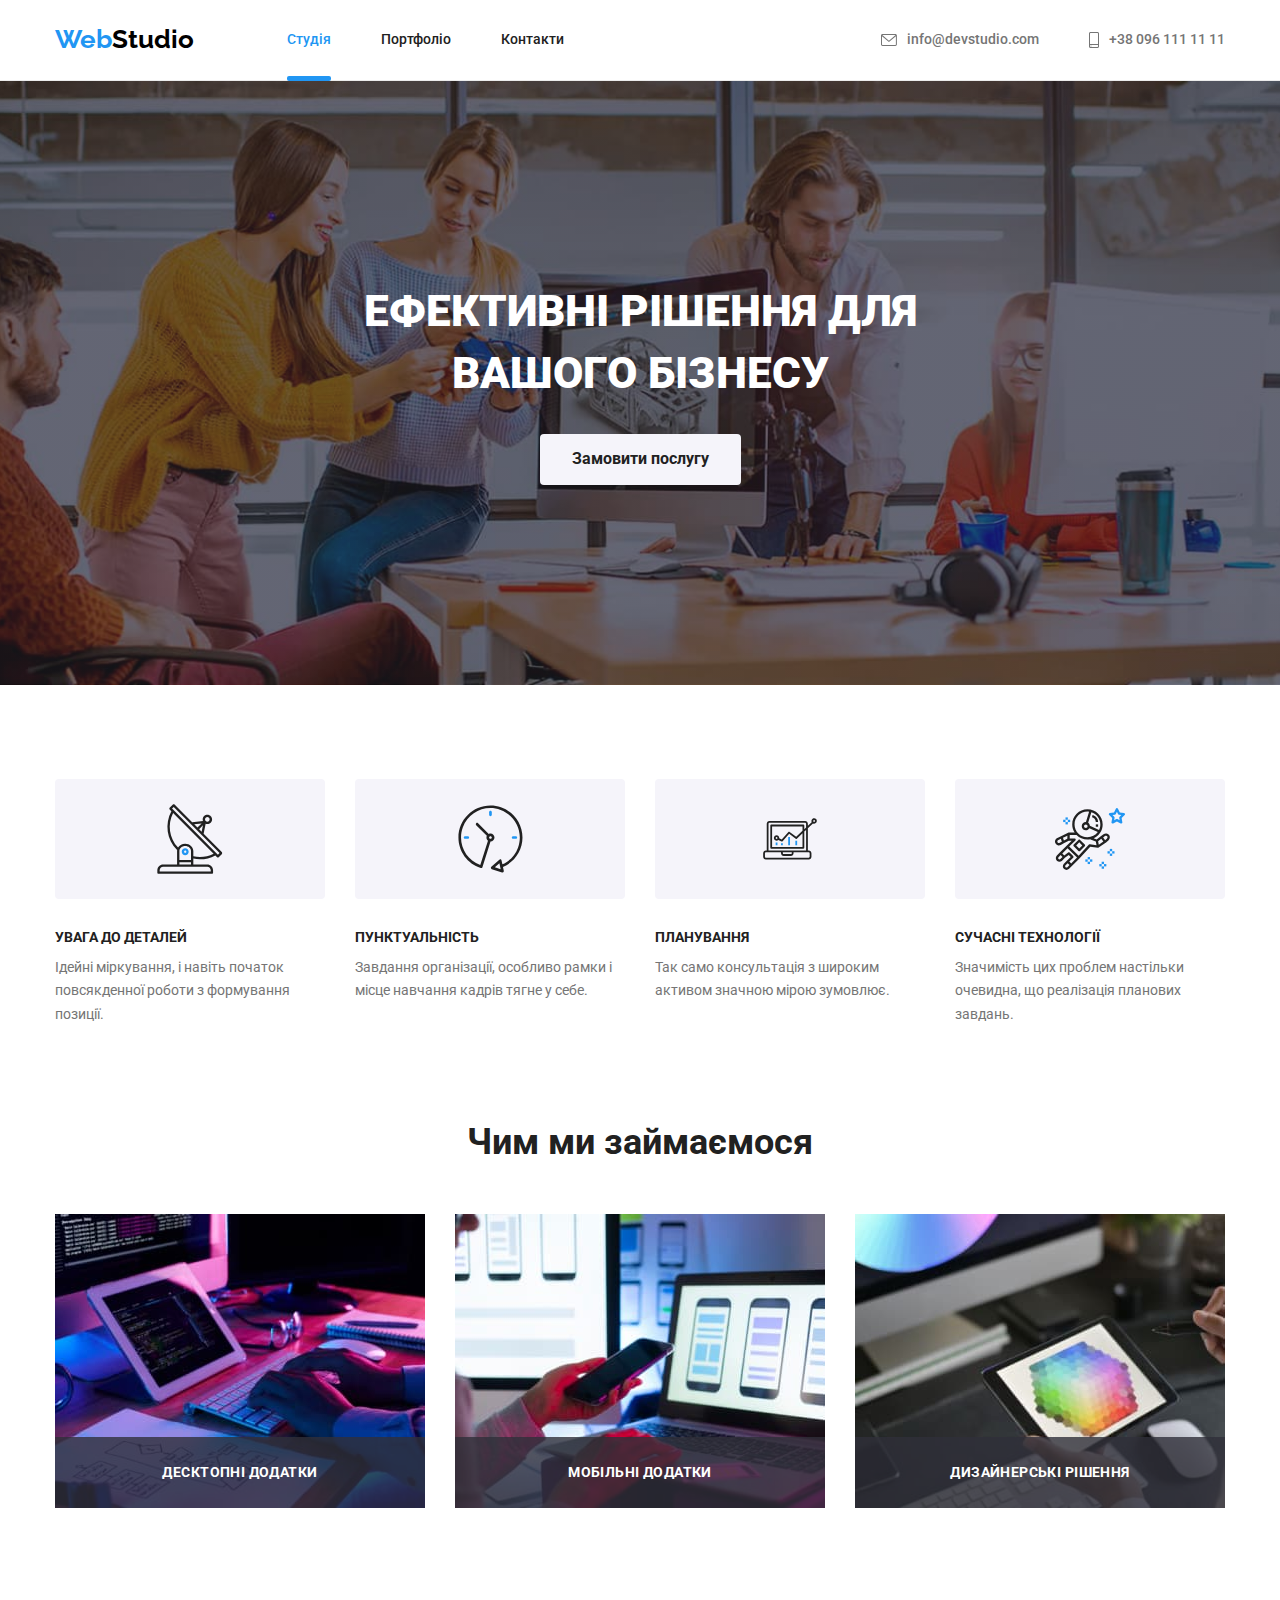
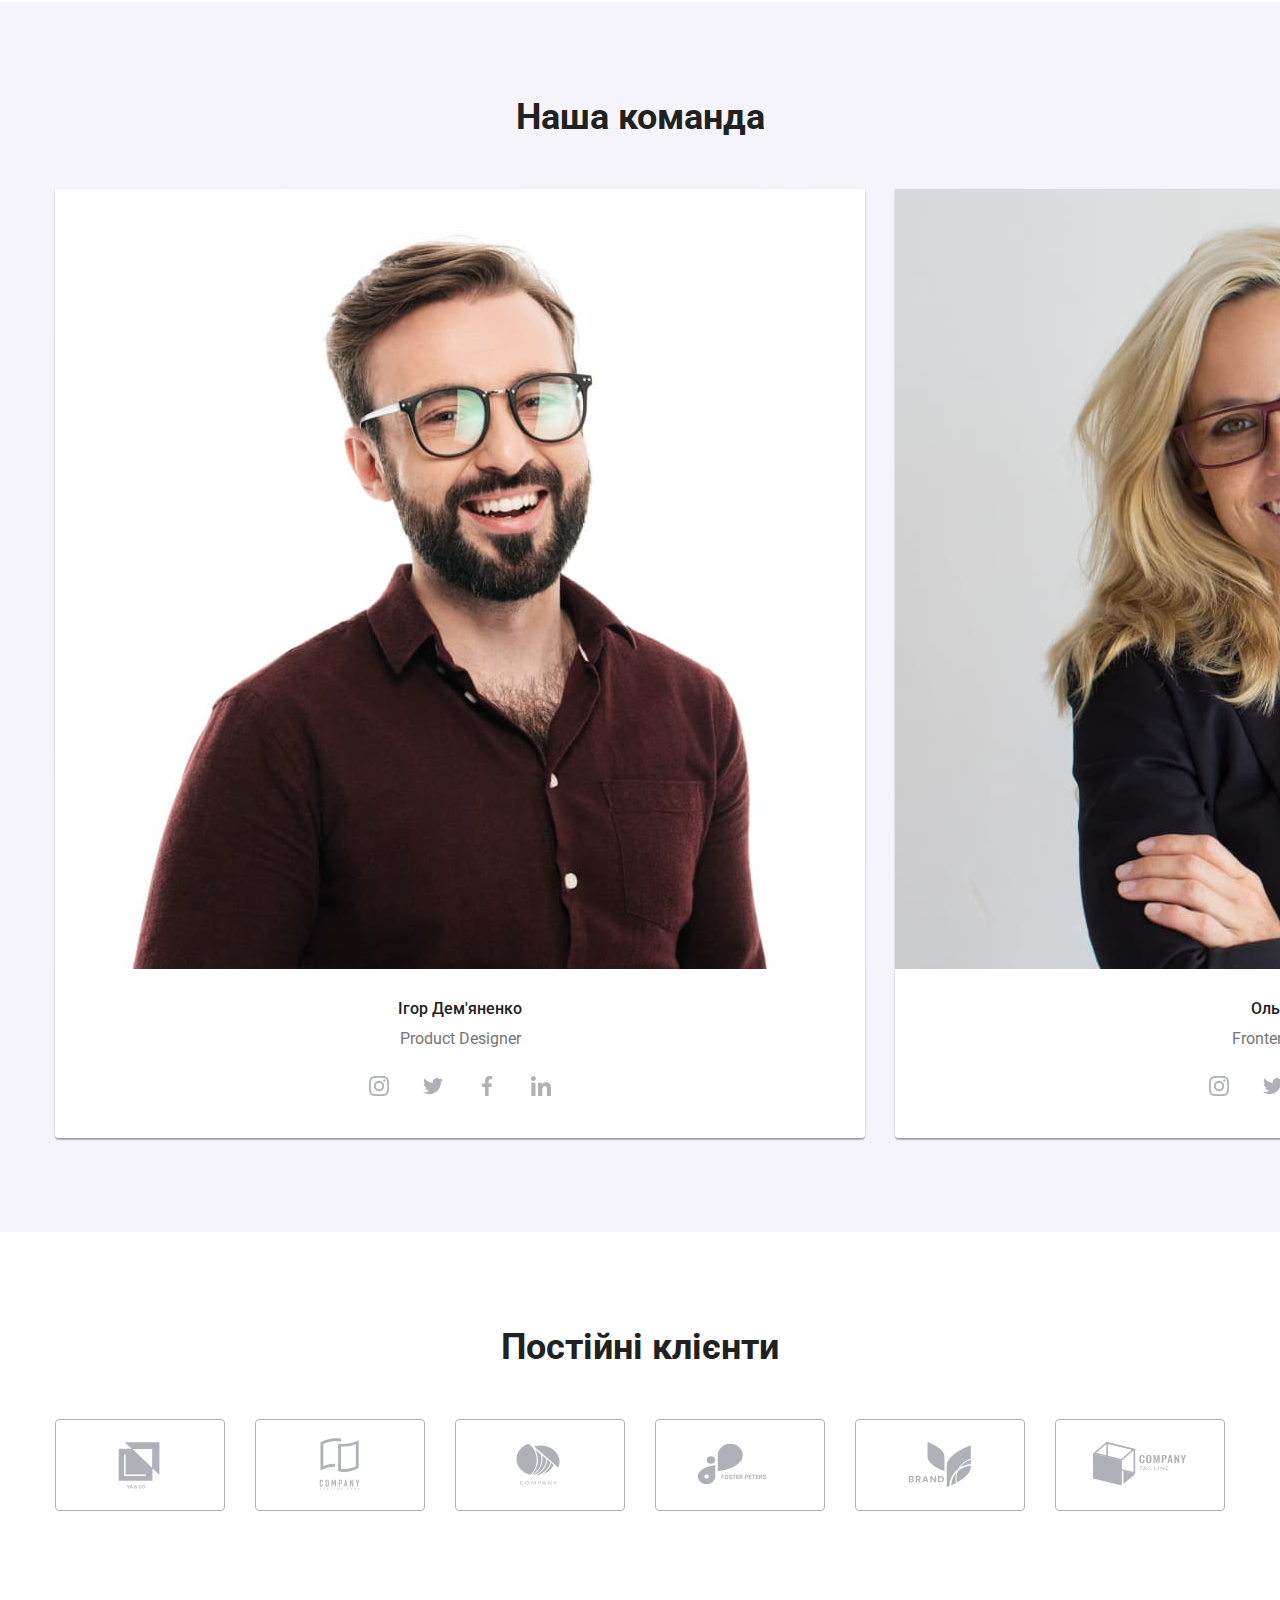
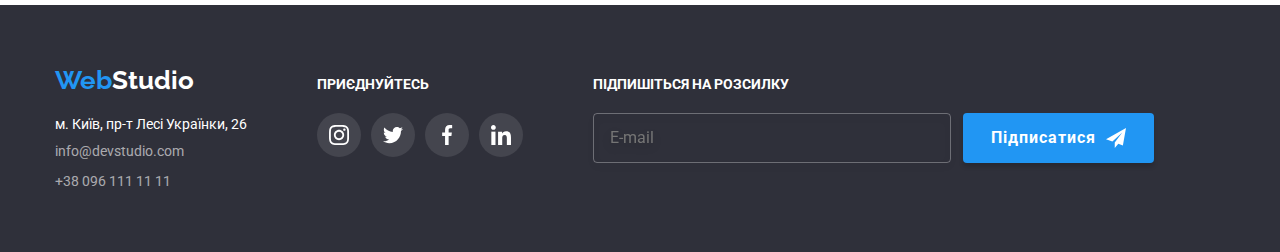
==== commit 57db224d: "Adds adaptation" ====
--- a/index.html
+++ b/index.html
@@ -125,39 +125,50 @@
             </ul>
             </div>
         </section>
-        <!--Чим займаємося--
+        <!--Чим займаємося-->
         <section class="section-what-we-do">
             <div class="container">
             <h2 class="section-what-we-do__title">Чим ми займаємося</h2>
             <ul class="what-we-do">
                 <li>
                     <div class="what-we-do__thumb">
-                    <img src="./images/box1.jpg" alt="Створення сайту" width="370">
+                    <img 
+                    srcset="./images/box1@2x.jpg 2x"
+                    src="./images/box1.jpg" alt="Створення сайту" width="370">
                     <p class="what-we-do__description">Десктопні додатки</p>
                     </div>
                 </li>
                 <li>
                     <div class="what-we-do__thumb">
-                    <img src="./images/box2.jpg" alt="Оптимізація" width="370">
+                    <img 
+                    srcset="./images/box2@2x.jpg 2x"
+                    src="./images/box2.jpg" alt="Оптимізація" width="370">
                     <p class="what-we-do__description">Мобільні додатки</p>
                     </div>
                 </li>
                 <li>
                     <div class="what-we-do__thumb">
-                    <img src="./images/box3.jpg" alt="Стилізація" width="370">
+                    <img 
+                    srcset="./images/box3@2x.jpg 2x"
+                    src="./images/box3.jpg" alt="Стилізація" width="370">
                     <p class="what-we-do__description">Дизайнерські рішення</p>
                     </div>
                 </li>
             </ul>
             </div>
         </section>
-        <!--Наша команда--
+        <!--Наша команда-->
         <section class="section section-team">
             <div class="container">
             <h2 class="section-team__title">Наша команда</h2>
             <ul class="our-team">
                 <li class="our-team__worker">
-                    <img class="our-team__photos" src="./images/img.jpg" alt="Ігор" width="270">
+                    <picture>
+                        <source srcset="./images/img.jpg 1x, ./images/img@2x.jpg 2x" media="(min-width: 1200px)">
+                        <source srcset="./images/img-tablet.jpg 1x, ./images/img-tablet@2x.jpg 2x" media="(min-width: 768px)">
+                        <source srcset="./images/img-mobile.jpg 1x, ./images/img-mobile@2x.jpg 2x" media="(min-width: 480px)">
+                        <img class="our-team__photos" src="./images/img.jpg" alt="Ігор">
+                    </picture>                    
                     <div class="our-team__info">
                     <h3 class="our-team__names">Ігор Дем'яненко</h3>
                     <p lang="en" class="our-team__positions">Product Designer</p>
@@ -194,7 +205,12 @@
                     </div>
                 </li>
                 <li class="our-team__worker">
-                    <img class="our-team__photos" src="./images/img1.jpg" alt="Ольга" width="270">
+                    <picture>
+                        <source srcset="./images/img1.jpg 1x, ./images/img1@2x.jpg 2x" media="(min-width: 1200px)">
+                        <source srcset="./images/img1-tablet.jpg 1x, ./images/img1-tablet@2x.jpg 2x" media="(min-width: 768px)">
+                        <source srcset="./images/img1-mobile.jpg 1x, ./images/img1-mobile@2x.jpg 2x" media="(min-width: 480px)">
+                        <img class="our-team__photos" src="./images/img1.jpg" alt="Ольга">
+                    </picture>
                     <div class="our-team__info">
                     <h3 class="our-team__names">Ольга Рєпіна</h3>
                     <p lang="en" class="our-team__positions">Frontend Developer</p>
@@ -231,7 +247,12 @@
                     </div>
                 </li>
                 <li class="our-team__worker">
-                    <img class="our-team__photos" src="./images/img2.jpg" alt="Микола" width="270">
+                    <picture>
+                        <source srcset="./images/img2.jpg 1x, ./images/img2@2x.jpg 2x" media="(min-width: 1200px)">
+                        <source srcset="./images/img2-tablet.jpg 1x, ./images/img2-tablet@2x.jpg 2x" media="(min-width: 768px)">
+                        <source srcset="./images/img2-mobile.jpg 1x, ./images/img2-mobile@2x.jpg 2x" media="(min-width: 480px)">
+                        <img class="our-team__photos" src="./images/img2.jpg" alt="Микола">
+                    </picture>
                     <div class="our-team__info">
                     <h3 class="our-team__names">Микола Тарасов</h3>
                     <p lang="en" class="our-team__positions">Marketing</p>
@@ -268,7 +289,12 @@
                     </div>
                 </li>
                 <li class="our-team__worker">
-                    <img class="our-team__photos" src="./images/img3.jpg" alt="Михайло" width="270">
+                    <picture>
+                        <source srcset="./images/img3.jpg 1x, ./images/img3@2x.jpg 2x" media="(min-width: 1200px)">
+                        <source srcset="./images/img3-tablet.jpg 1x, ./images/img3-tablet@2x.jpg 2x" media="(min-width: 768px)">
+                        <source srcset="./images/img3-mobile.jpg 1x, ./images/img3-mobile@2x.jpg 2x" media="(min-width: 480px)">
+                        <img class="our-team__photos" src="./images/img3.jpg" alt="Михайло">
+                    </picture>
                     <div class="our-team__info">
                     <h3 class="our-team__names">Михайло Єрмаков</h3>
                     <p lang="en" class="our-team__positions">UI Designer</p>
@@ -307,7 +333,7 @@
             </ul>
             </div>
         </section>
-        <!--Постійні клієнти--
+        <!--Постійні клієнти-->
         <section class="section">
             <div class="container">
                 <h2 class="customers">Постійні клієнти</h2>
@@ -357,10 +383,10 @@
                 </ul>
             </div>
         </section>
-    </main>--
+    </main>
     <footer class="footer">
         <div class="container footer-container">
-        <div>
+        <div class="footer-container__thumb">
         <a href="/" class="logo-first">Web<span class="logo-footer">Studio</span></a>
         <address>
             <p class="footer__address">м. Київ, пр-т Лесі Українки, 26</p>
@@ -418,7 +444,6 @@
             </label>
         </form>
         </div>
-        
     </footer>
     <!--Modal window-->
     <div class="backdrop is-hidden" data-modal>
--- a/css/main.min.css
+++ b/css/main.min.css
@@ -1 +1 @@
-:root{--primary-text-color: #212121;--secondary-text-color: #757575;--accent-color: #2196F3;--button-text: #fff;--background: #2F303A;--button-background: #F5F4FA;--icon-color: #AFB1B8}.visually-hidden{position:absolute;width:1px;height:1px;margin:-1px;border:0;padding:0;white-space:nowrap;clip-path:inset(100%);clip:rect(0 0 0 0);overflow:hidden}body{background-color:var(--button-text);color:var(--primary-text-color);font-family:Roboto,sans-serif}h1,h2,h3,h4,h5,h6,p,b{margin-top:0;margin-bottom:0}ul{list-style:none;margin-top:0;margin-bottom:0;padding-left:0}img{display:block}a{text-decoration:none}.section{padding-top:94px;padding-bottom:94px}.container{padding-left:15px;padding-right:15px}@media screen and (min-width: 480px){.container{width:480px;margin-left:auto;margin-right:auto}}@media screen and (min-width: 768px){.container{width:768px;margin-left:auto;margin-right:auto}}@media screen and (min-width: 1200px){.container{width:1200px}}.logo-first,.logo-footer{color:var(--accent-color);font-family:Raleway,serif;font-weight:700;font-size:26px;line-height:1.2}.logo-second{color:#000}.logo-footer{color:var(--button-text)}.logo-first,.logo-footer{display:inline-block}@media screen and (max-width: 767px){.mobile-menu{position:fixed;top:0;left:0;z-index:1000;width:100%;height:100%;background-color:#fff;box-shadow:0px 4px 8px rgba(0,0,0,.04),0px 2px 4px rgba(0,0,0,.08),0px 1px 3px rgba(0,0,0,.16);opacity:0;visibility:hidden;pointer-events:none;transition-property:opacity,visibility;transition-duration:250ms;transition-timing-function:cubic-bezier(0.4, 0, 0.2, 1)}.mobile-menu.is-open{opacity:1;visibility:visible;pointer-events:auto}.mobile-menu__container{position:relative;padding-top:48px;padding-bottom:48px;padding-left:40px}.menu-close-btn{position:absolute;display:flex;top:10px;right:15px;padding:0;border:none;background-color:rgba(0,0,0,0);cursor:pointer}.menu-close-btn:hover,.menu-close-btn:focus{fill:var(--accent-color)}.mobile-menu__list-nav{display:flex;flex-direction:column;row-gap:32px;margin-bottom:302px}.mobile-menu__item{display:block}.mobile-menu__link_current{color:var(--accent-color);font-weight:500;font-size:40px;line-height:1.2;display:block}.mobile-menu__link{display:block;color:var(--primary-text-color);font-weight:500;font-size:40px;line-height:1.2}.mobile-menu__link:hover,.mobile-menu__link:focus{color:var(--accent-color)}}@media screen and (min-width: 768px){.mobile-menu{display:none}}@media screen and (max-width: 1199px){.page-header__contacts{display:flex;flex-direction:column;row-gap:10px}.page-header__contacts-link{display:flex;align-items:center;color:var(--secondary-text-color);font-weight:500;font-size:12px;line-height:1.2;transition-property:color;transition-duration:250ms;transition-timing-function:cubic-bezier(0.4, 0, 0.2, 1)}.page-header__contacts-link:hover,.page-header__contacts-link:focus{color:var(--accent-color)}.page-header__contacts-icon{margin-right:8px;fill:currentColor;cursor:pointer}}@media screen and (max-width: 767px){.page-header__contacts{display:none}.mobile-menu__contacts{display:flex;flex-direction:column;row-gap:32px;margin-bottom:64px}.mobile-menu__contacts-item{display:block}.mobile-menu__phone-link{display:block;color:var(--accent-color);font-weight:500;font-size:34px;line-height:1.2}.mobile-menu__mail-link{display:block;color:var(--secondary-text-color);font-weight:500;font-size:24px;line-height:1.2}}@media screen and (min-width: 1200px){.page-header__contacts{display:flex;column-gap:50px;margin-left:auto}.page-header__contacts-link{display:flex;align-items:center;color:var(--secondary-text-color);font-weight:500;font-size:14px;line-height:1.5;transition-property:color;transition-duration:250ms;transition-timing-function:cubic-bezier(0.4, 0, 0.2, 1)}.page-header__contacts-link:hover,.page-header__contacts-link:focus{color:var(--accent-color)}.page-header__contacts-icon{margin-right:10px;fill:currentColor;cursor:pointer}.footer__contacts-link{color:rgba(255,255,255,.6);font-size:14px;line-height:1.5;font-style:normal;transition-property:color;transition-duration:250ms;transition-timing-function:cubic-bezier(0.4, 0, 0.2, 1)}.footer__contacts-link:hover,.footer__contacts-link:focus{color:var(--accent-color)}}.sns-header{display:flex}.sns-header__item{display:inline-block;color:var(--accent-color);font-weight:500;font-size:18px;line-height:1.2;letter-spacing:.02em;border-right:1px solid rgba(33,33,33,.2);padding:0 10px}.sns-header__item:first-child{padding-left:0}.sns-header__item:last-child{border:none}.our-team__sns-list{display:flex;justify-content:center;column-gap:10px}.our-team__sns-link{width:44px;height:44px;display:flex;justify-content:center;align-items:center;transition-property:background-color;transition-duration:250ms;transition-timing-function:cubic-bezier(0.4, 0, 0.2, 1)}.our-team__sns-link:hover,.our-team__sns-link:focus{background-color:var(--accent-color);border-radius:50%}.our-team__sns-icon{fill:var(--icon-color);transition-property:fill;transition-duration:250ms;transition-timing-function:cubic-bezier(0.4, 0, 0.2, 1)}.our-team__sns-link:hover .our-team__sns-icon,.our-team__sns-link:focus .our-team__sns-icon{fill:var(--button-text);cursor:pointer}.join__sns-list{display:flex;column-gap:10px}.join__sns-link{width:44px;height:44px;display:flex;justify-content:center;align-items:center;border-radius:50%;background-color:rgba(255,255,255,.1);fill:var(--button-text);transition-property:background-color;transition-duration:250ms;transition-timing-function:cubic-bezier(0.4, 0, 0.2, 1)}.join__sns-link:hover,.join__sns-link:focus{background-color:var(--accent-color);border-radius:50%}@media screen and (min-width: 480px){.hero__title{color:var(--button-text);font-weight:900;font-size:26px;line-height:1.6;text-align:center;text-transform:uppercase;margin-bottom:30px}}@media screen and (min-width: 1200px){.hero__title{color:var(--button-text);font-weight:900;font-size:44px;line-height:1.4;text-align:center;text-transform:uppercase;margin-bottom:30px}}.backdrop{position:fixed;top:0;left:0;width:100%;height:100%;background-color:rgba(0,0,0,.2);z-index:10;opacity:1;transition-property:opacity,visibility;transition-duration:250ms;transition-timing-function:cubic-bezier(0.4, 0, 0.2, 1)}.backdrop.is-hidden{visibility:hidden;opacity:0;pointer-events:none}@media screen and (min-width: 480px){.modal-window{position:absolute;top:50%;left:50%;transform:translate(-50%, -50%);min-width:450px;min-height:609px;background-color:var(--button-text);padding:40px}.modal-window__button-close{position:absolute;top:8px;right:8px;display:flex;justify-content:center;align-items:center;width:30px;height:30px;padding:0;background-color:rgba(0,0,0,0);border:solid;border-width:1px;border-radius:50%;border-color:rgba(0,0,0,.1);cursor:pointer;transition-property:fill;transition-duration:250ms;transition-timing-function:cubic-bezier(0.4, 0, 0.2, 1)}.modal-window__button-close:hover,.modal-window__button-close:focus{fill:var(--accent-color)}.modal-window__form{display:flex;flex-direction:column}.modal-window__form-title{display:block;font-size:20px;line-height:1.5;letter-spacing:.03em;text-align:center;color:var(--primary-text-color);margin-bottom:12px}.modal-window__user-data{margin-bottom:10px}.modal-window__user-data-label{font-size:12px;line-height:1.2px;letter-spacing:.01em;color:var(--secondary-text-color);margin-bottom:4px}.modal-window__icon-thumb{position:relative;display:block}.modal-window__form-icon{position:absolute;top:50%;left:12px;transform:translateY(-50%);display:block}.modal-window__user-input,.modal-window__comment{width:100%;border:1px solid rgba(33,33,33,.2);border-radius:4px;outline:none;transition-property:border-color;transition-duration:250ms;transition-timing-function:cubic-bezier(0.4, 0, 0.2, 1)}.modal-window__user-input{height:40px;padding-left:42px}.modal-window__user-input:focus{border-color:var(--accent-color);cursor:pointer}.modal-window__form-icon{transition-property:fill;transition-duration:250ms;transition-timing-function:cubic-bezier(0.4, 0, 0.2, 1)}.modal-window__user-input:focus+.modal-window__form-icon{fill:var(--accent-color);cursor:pointer}.modal-window__user-data-comment{margin-bottom:20px}.modal-window__comment{height:120px;resize:none;padding:12px 16px}.modal-window__comment:focus{border-color:var(--accent-color);cursor:pointer}.modal-window__comment::placeholder{font-size:14px;line-height:1.2;letter-spacing:.01em;color:rgba(117,117,117,.5)}.modal-window__checkbox-wrapper{display:flex;align-items:center;margin-bottom:30px;font-size:12px;line-height:1.7;letter-spacing:.03em;color:var(--secondary-text-color)}.modal-window__check{border-width:1px;border-color:var(--primary-text-color);border-style:solid;border-radius:2px;padding:4px 2px 3px 3px;margin-right:7px;cursor:pointer;fill:#fff}.modal-window__checkbox:checked+.modal-window__check{background-color:var(--accent-color);border-color:var(--accent-color)}.modal-window__contract-check{text-decoration:underline;font-size:12px;line-height:1.7;letter-spacing:.03em;color:var(--accent-color)}.modal-window__btn-send{align-self:center;background-color:var(--accent-color);color:var(--button-text);border-color:rgba(0,0,0,0);box-shadow:0px 4px 4px rgba(0,0,0,.15);cursor:pointer;font-family:inherit;font-weight:700;font-size:16px;line-height:1.9;letter-spacing:.06em;border-radius:4px;border:none;padding:10px 52px;transition-property:background-color,box-shadow;transition-duration:250ms;transition-timing-function:cubic-bezier(0.4, 0, 0.2, 1)}.modal-window__btn-send:hover,.modal-window__btn-send:focus{background-color:#188ce8;box-shadow:0px 4px 4px rgba(0,0,0,.15)}}@media screen and (min-width: 1200px){.modal-window{min-width:528px;min-height:581px}.modal-window__form-title{line-height:1.2}.modal-window__user-data-comment{margin-bottom:25px}.modal-window__comment::placeholder{font-size:12px}.modal-window__checkbox-wrapper{font-size:14px}.modal-window__contract-check{font-size:14px}}.work-example__thumb{position:relative;overflow:hidden}.work-example__overlay{position:absolute;top:0;left:0;width:100%;height:100%;background-color:rgba(33,150,243,.9);color:#fff;padding:63px 24px;font-family:inherit;font-size:18px;line-height:1.5;letter-spacing:.03em;transform:translateY(100%);transition:transform 250ms cubic-bezier(0.4, 0, 0.2, 1)}.work-example__link:hover .work-example__overlay,.work-example__link:focus .work-example__overlay{transform:translateY(0%)}@media screen and (max-width: 767px){.nav{display:none}.page-header{padding-top:10px;padding-bottom:10px}.page-header__container{display:flex;justify-content:space-between;align-items:center}.menu-btn{display:inline-flex;margin:0;padding:0;border:none;background-color:rgba(0,0,0,0);cursor:pointer}.menu-btn:hover,.menu-btn:focus{fill:var(--accent-color)}}@media screen and (min-width: 768px){.nav{display:flex}.menu-btn{display:none}.page-header__container{display:flex;justify-content:space-between;align-items:center}.page-header{border-bottom-width:1px;border-bottom-style:solid;border-bottom-color:#ececec;padding-top:21px;padding-bottom:21px}.list-nav{display:flex;column-gap:50px}.list-nav__link{color:var(--primary-text-color);font-weight:500;font-size:14px;line-height:1.5;position:relative;display:block;transition-property:color;transition-duration:250ms;transition-timing-function:cubic-bezier(0.4, 0, 0.2, 1)}.list-nav__link::after{content:" ";display:block;width:100%;height:5px;background-color:var(--accent-color);border-radius:2px;position:absolute;bottom:-31px;opacity:0;transition:opacity 250ms cubic-bezier(0.4, 0, 0.2, 1)}.list-nav__link:hover,.list-nav__link:focus{color:var(--accent-color)}.list-nav__link:hover::after,.list-nav__link:focus::after{opacity:1}.list-nav__link_current{color:var(--accent-color);font-weight:500;font-size:14px;line-height:1.5;position:relative;display:block;transition-property:color;transition-duration:250ms;transition-timing-function:cubic-bezier(0.4, 0, 0.2, 1)}.list-nav__link_current::after{content:" ";display:block;width:100%;height:5px;background-color:var(--accent-color);border-radius:2px;position:absolute;bottom:-31px;opacity:0;transition:opacity 250ms cubic-bezier(0.4, 0, 0.2, 1)}.list-nav__link_current:hover,.list-nav__link_current:focus{color:var(--accent-color)}.list-nav__link_current:hover::after,.list-nav__link_current:focus::after{opacity:1}.list-nav__link_current::after{opacity:1}}@media screen and (min-width: 1200px){.page-header{padding-top:24px;padding-bottom:25px}.nav{margin-left:93px}.list-nav{display:flex;column-gap:50px}.list-nav__link{color:var(--primary-text-color);font-weight:500;font-size:14px;line-height:1.5;position:relative;display:block;transition-property:color;transition-duration:250ms;transition-timing-function:cubic-bezier(0.4, 0, 0.2, 1)}.list-nav__link::after{content:" ";display:block;width:100%;height:5px;background-color:var(--accent-color);border-radius:2px;position:absolute;bottom:-31px;opacity:0;transition:opacity 250ms cubic-bezier(0.4, 0, 0.2, 1)}.list-nav__link:hover,.list-nav__link:focus{color:var(--accent-color)}.list-nav__link:hover::after,.list-nav__link:focus::after{opacity:1}.list-nav__link_current{color:var(--accent-color);font-weight:500;font-size:14px;line-height:1.5;position:relative;display:block;transition-property:color;transition-duration:250ms;transition-timing-function:cubic-bezier(0.4, 0, 0.2, 1)}.list-nav__link_current::after{content:" ";display:block;width:100%;height:5px;background-color:var(--accent-color);border-radius:2px;position:absolute;bottom:-31px;opacity:0;transition:opacity 250ms cubic-bezier(0.4, 0, 0.2, 1)}.list-nav__link_current:hover,.list-nav__link_current:focus{color:var(--accent-color)}.list-nav__link_current:hover::after,.list-nav__link_current:focus::after{opacity:1}.list-nav__link_current::after{opacity:1}}@media screen and (min-width: 480px){.hero{text-align:center;max-width:480px;margin-left:auto;margin-right:auto;padding-top:118px;padding-bottom:118px;background-image:linear-gradient(to right, rgba(47, 48, 58, 0.4), rgba(47, 48, 58, 0.4)),url("../images/hero-mobile.jpg");background-size:cover;background-position:center;background-repeat:no-repeat}.hero__button{background-color:var(--button-background);color:var(--primary-text-color);border-color:rgba(0,0,0,0);cursor:pointer;font-family:inherit;font-weight:700;font-size:16px;line-height:1.9;border-radius:4px;border:none;padding:10px 24px;transition-property:color,background-color,box-shadow;transition-duration:250ms;transition-timing-function:cubic-bezier(0.4, 0, 0.2, 1)}.hero__button:hover,.hero__button:focus{background-color:var(--accent-color);color:var(--button-text);border-radius:4px;box-shadow:0px 4px 4px rgba(0,0,0,.15)}}@media screen and (min-device-pixel-ratio: 2)and (min-width: 480px),screen and (min-resolution: 192dpi)and (min-width: 480px),screen and (min-resolution: 2dppx)and (min-width: 480px){.hero{background-image:linear-gradient(to right, rgba(47, 48, 58, 0.4), rgba(47, 48, 58, 0.4)),url("../images/hero-mobile@2x.jpg")}}@media screen and (min-width: 768px){.hero{text-align:center;max-width:768px;margin-left:auto;margin-right:auto;padding-top:118px;padding-bottom:118px;background-image:linear-gradient(to right, rgba(47, 48, 58, 0.4), rgba(47, 48, 58, 0.4)),url("../images/hero-tablet.jpg");background-size:cover;background-position:center;background-repeat:no-repeat}.hero__button{background-color:var(--button-background);color:var(--primary-text-color);border-color:rgba(0,0,0,0);cursor:pointer;font-family:inherit;font-weight:700;font-size:16px;line-height:1.9;border-radius:4px;border:none;padding:10px 24px;transition-property:color,background-color,box-shadow;transition-duration:250ms;transition-timing-function:cubic-bezier(0.4, 0, 0.2, 1)}.hero__button:hover,.hero__button:focus{background-color:var(--accent-color);color:var(--button-text);border-radius:4px;box-shadow:0px 4px 4px rgba(0,0,0,.15)}}@media screen and (min-device-pixel-ratio: 2)and (min-width: 768px),screen and (min-resolution: 192dpi)and (min-width: 768px),screen and (min-resolution: 2dppx)and (min-width: 768px){.hero{background-image:linear-gradient(to right, rgba(47, 48, 58, 0.4), rgba(47, 48, 58, 0.4)),url("../images/hero-tablet@2x.jpg")}}@media screen and (min-width: 1200px){.hero{text-align:center;max-width:1600px;margin-left:auto;margin-right:auto;padding-top:200px;padding-bottom:200px;background-image:linear-gradient(to right, rgba(47, 48, 58, 0.4), rgba(47, 48, 58, 0.4)),url("../images/hero.jpg");background-size:cover;background-position:center;background-repeat:no-repeat}.hero__button{background-color:var(--button-background);color:var(--primary-text-color);border-color:rgba(0,0,0,0);cursor:pointer;font-family:inherit;font-weight:700;font-size:16px;line-height:1.9;border-radius:4px;border:none;padding:10px 32px;transition-property:color,background-color,box-shadow;transition-duration:250ms;transition-timing-function:cubic-bezier(0.4, 0, 0.2, 1)}.hero__button:hover,.hero__button:focus{background-color:var(--accent-color);color:var(--button-text);border-radius:4px;box-shadow:0px 4px 4px rgba(0,0,0,.15)}}@media screen and (min-device-pixel-ratio: 2)and (min-width: 1200px),screen and (min-resolution: 192dpi)and (min-width: 1200px),screen and (min-resolution: 2dppx)and (min-width: 1200px){.hero{background-image:linear-gradient(to right, rgba(47, 48, 58, 0.4), rgba(47, 48, 58, 0.4)),url("../images/hero@2x.jpg")}}.advantages__icon-block{width:270px;height:120px;background-color:var(--button-background);border-radius:4px;margin-bottom:30px;display:flex;justify-content:center;align-items:center}.advantages__item{max-width:270px}.advantages__title{font-weight:700;font-size:14px;line-height:1.2;margin-bottom:10px}.advantages__text{color:var(--secondary-text-color);font-size:14px;line-height:1.7}.advantages{display:flex;column-gap:30px}.section-what-we-do{padding-bottom:94px}.section-what-we-do__title{font-weight:700;font-size:36px;line-height:1.2;text-align:center;margin-bottom:50px}.what-we-do{display:flex;column-gap:30px}.what-we-do__thumb{position:relative;display:block}.what-we-do__description{position:absolute;bottom:0;width:100%;display:block;padding-top:27px;padding-bottom:27px;background-color:rgba(47,48,58,.8);color:var(--button-text);font-weight:700;font-size:14px;line-height:1.2;text-align:center;text-transform:uppercase;letter-spacing:.03em;font-family:inherit}.section-team{background-color:var(--button-background)}.section-team__title{font-weight:700;font-size:36px;line-height:1.2;text-align:center;margin-bottom:50px}.our-team__names{font-weight:500;font-size:16px;line-height:1.2;margin-bottom:10px}.our-team__positions{color:var(--secondary-text-color);line-height:1.2;margin-bottom:16px}.our-team__info{border-radius:0px 0px 4px 4px;padding-top:30px;padding-bottom:30px;background-color:#fff}.our-team__worker{box-shadow:0px 1px 3px rgba(0,0,0,.12),0px 1px 1px rgba(0,0,0,.14),0px 2px 1px rgba(0,0,0,.2);border-radius:0px 0px 4px 4px}.our-team{display:flex;column-gap:30px;text-align:center}.customers{font-weight:700;font-size:36px;line-height:1.2;text-align:center}.customers-list{display:flex;justify-content:center;column-gap:30px;margin-top:50px}.customers-list__link{display:flex;justify-content:center;align-items:center;width:170px;height:92px;border-radius:4px;border-style:solid;border-color:var(--icon-color);border-width:1px;transition-property:border;transition-duration:250ms;transition-timing-function:cubic-bezier(0.4, 0, 0.2, 1)}.customers-list__link:hover,.customers-list__link:focus{border-radius:4px;border-style:solid;border-color:var(--accent-color);border-width:1px}.customers-list__icon{fill:var(--icon-color);transition-property:fill;transition-duration:250ms;transition-timing-function:cubic-bezier(0.4, 0, 0.2, 1)}.customers-list__link:hover .customers-list__icon,.customers-list__link:focus .customers-list__icon{fill:var(--accent-color);cursor:pointer}.footer{background-color:var(--background);padding-top:60px;padding-bottom:60px}.footer-container{display:flex;align-items:baseline}.footer__address{color:var(--button-text);font-style:normal;font-size:14px;margin-bottom:9px}.footer__mail-tel:not(:last-child){margin-bottom:9px}.join{margin-left:70px}.join__title{color:var(--button-text);font-weight:700;font-size:14px;line-height:1.2;text-transform:uppercase;margin-bottom:20px}.footer__subscribe{margin-left:70px}.footer__subscribe-title{display:block;color:var(--button-text);font-weight:700;font-size:14px;line-height:1.2;text-transform:uppercase;margin-bottom:20px}.footer__subscribe-thumb{display:flex;column-gap:12px}.footer__user-input{width:358px;height:50px;padding-left:16px;color:#fff;outline:none;background-color:rgba(0,0,0,0);border:1px solid rgba(255,255,255,.3);filter:drop-shadow(0px 4px 4px rgba(0, 0, 0, 0.15));border-radius:4px;cursor:pointer}.footer__user-input::placeholder{padding-top:15px}.footer__subscribe-link{padding:10px 28px;display:flex;justify-content:center;align-items:center;border-radius:4px;color:var(--button-text);background-color:var(--accent-color);font-size:16px;font-weight:700;line-height:1.9;letter-spacing:.06em;box-shadow:0px 4px 4px rgba(0,0,0,.15)}.footer__subscribe-icon{margin-left:10px}.nav-buttons__filter{background-color:var(--button-background);color:var(--primary-text-color);border-color:rgba(0,0,0,0);cursor:pointer;font-family:inherit;font-weight:500;font-size:16px;line-height:1.6;padding:6px 25px;border-radius:4px;border:none;transition-property:color,background-color,box-shadow;transition-duration:250ms;transition-timing-function:cubic-bezier(0.4, 0, 0.2, 1)}.nav-buttons__filter:hover,.nav-buttons__filter:focus{background-color:var(--accent-color);color:var(--button-text);border-radius:4px;box-shadow:0px 3px 1px rgba(0,0,0,.1),0px 1px 2px rgba(0,0,0,.08),0px 2px 2px rgba(0,0,0,.12)}.nav-buttons{display:flex;justify-content:center;column-gap:8px;margin-bottom:50px}.work-example{display:flex;flex-wrap:wrap;gap:30px}.work-example__item{flex-basis:calc((100% - 60px)/3)}.work-example__title{color:var(--primary-text-color);font-weight:700;font-size:18px;line-height:2;margin-bottom:4px}.work-example__link{display:block;transition-property:box-shadow;transition-duration:250ms;transition-timing-function:cubic-bezier(0.4, 0, 0.2, 1)}.work-example__link:hover,.work-example__link:focus{box-shadow:0px 1px 1px rgba(0,0,0,.12),0px 4px 4px rgba(0,0,0,.06),1px 4px 6px rgba(0,0,0,.16)}.work-example__title-description{border-bottom-width:1px;border-bottom-style:solid;border-bottom-color:#eee;border-left-width:1px;border-left-style:solid;border-left-color:#eee;border-right-width:1px;border-right-style:solid;border-right-color:#eee;padding:20px 24px}.work-example__description{color:var(--secondary-text-color);line-height:1.9}/*# sourceMappingURL=main.min.css.map */+:root{--primary-text-color: #212121;--secondary-text-color: #757575;--accent-color: #2196F3;--button-text: #fff;--background: #2F303A;--button-background: #F5F4FA;--icon-color: #AFB1B8}.visually-hidden{position:absolute;width:1px;height:1px;margin:-1px;border:0;padding:0;white-space:nowrap;clip-path:inset(100%);clip:rect(0 0 0 0);overflow:hidden}body{background-color:var(--button-text);color:var(--primary-text-color);font-family:Roboto,sans-serif}h1,h2,h3,h4,h5,h6,p,b{margin-top:0;margin-bottom:0}ul{list-style:none;margin-top:0;margin-bottom:0;padding-left:0}img{display:block}a{text-decoration:none}@media screen and (min-width: 480px){.section{padding-top:60px;padding-bottom:60px}}@media screen and (min-width: 768px){.section{padding-top:60px;padding-bottom:60px}}@media screen and (min-width: 1200px){.section{padding-top:94px;padding-bottom:94px}}.container{padding-left:15px;padding-right:15px}@media screen and (min-width: 480px){.container{width:480px;margin-left:auto;margin-right:auto}}@media screen and (min-width: 768px){.container{width:768px;margin-left:auto;margin-right:auto}}@media screen and (min-width: 1200px){.container{width:1200px}}.logo-first,.logo-footer{color:var(--accent-color);font-family:Raleway,serif;font-weight:700;font-size:26px;line-height:1.2}.logo-second{color:#000}.logo-footer{color:var(--button-text)}.logo-first,.logo-footer{display:inline-block}.footer .logo-first{margin-bottom:20px}@media screen and (max-width: 767px){.mobile-menu{position:fixed;top:0;left:0;z-index:1000;width:100%;height:100%;background-color:#fff;box-shadow:0px 4px 8px rgba(0,0,0,.04),0px 2px 4px rgba(0,0,0,.08),0px 1px 3px rgba(0,0,0,.16);opacity:0;visibility:hidden;pointer-events:none;transition-property:opacity,visibility;transition-duration:250ms;transition-timing-function:cubic-bezier(0.4, 0, 0.2, 1)}.mobile-menu.is-open{opacity:1;visibility:visible;pointer-events:auto}.mobile-menu__container{position:relative;padding-top:48px;padding-bottom:48px;padding-left:40px}.menu-close-btn{position:absolute;display:flex;top:10px;right:15px;padding:0;border:none;background-color:rgba(0,0,0,0);cursor:pointer}.menu-close-btn:hover,.menu-close-btn:focus{fill:var(--accent-color)}.mobile-menu__list-nav{display:flex;flex-direction:column;row-gap:32px;margin-bottom:302px}.mobile-menu__item{display:block}.mobile-menu__link_current{color:var(--accent-color);font-weight:500;font-size:40px;line-height:1.2;display:block}.mobile-menu__link{display:block;color:var(--primary-text-color);font-weight:500;font-size:40px;line-height:1.2}.mobile-menu__link:hover,.mobile-menu__link:focus{color:var(--accent-color)}}@media screen and (min-width: 768px){.mobile-menu{display:none}}@media screen and (min-width: 480px)and (max-width: 767px){.page-header__contacts{display:none}.mobile-menu__contacts{display:flex;flex-direction:column;row-gap:32px;margin-bottom:64px}.mobile-menu__contacts-item{display:block}.mobile-menu__phone-link{display:block;color:var(--accent-color);font-weight:500;font-size:34px;line-height:1.2}.mobile-menu__mail-link{display:block;color:var(--secondary-text-color);font-weight:500;font-size:24px;line-height:1.2}.footer__contacts-link{color:rgba(255,255,255,.6);font-size:14px;line-height:1.5;font-style:normal;transition-property:color;transition-duration:250ms;transition-timing-function:cubic-bezier(0.4, 0, 0.2, 1)}.footer__contacts-link:hover,.footer__contacts-link:focus{color:var(--accent-color)}}@media screen and (min-width: 768px)and (max-width: 1199px){.page-header__contacts{display:flex;flex-direction:column;row-gap:10px}.page-header__contacts-link{display:flex;align-items:center;color:var(--secondary-text-color);font-weight:500;font-size:12px;line-height:1.2;transition-property:color;transition-duration:250ms;transition-timing-function:cubic-bezier(0.4, 0, 0.2, 1)}.page-header__contacts-link:hover,.page-header__contacts-link:focus{color:var(--accent-color)}.page-header__contacts-icon{margin-right:8px;fill:currentColor;cursor:pointer}.footer__contacts-link{color:rgba(255,255,255,.6);font-size:14px;line-height:1.5;font-style:normal;transition-property:color;transition-duration:250ms;transition-timing-function:cubic-bezier(0.4, 0, 0.2, 1)}.footer__contacts-link:hover,.footer__contacts-link:focus{color:var(--accent-color)}}@media screen and (min-width: 1200px){.page-header__contacts{display:flex;column-gap:50px;margin-left:auto}.page-header__contacts-link{display:flex;align-items:center;color:var(--secondary-text-color);font-weight:500;font-size:14px;line-height:1.5;transition-property:color;transition-duration:250ms;transition-timing-function:cubic-bezier(0.4, 0, 0.2, 1)}.page-header__contacts-link:hover,.page-header__contacts-link:focus{color:var(--accent-color)}.page-header__contacts-icon{margin-right:10px;fill:currentColor;cursor:pointer}.footer__contacts-link{color:rgba(255,255,255,.6);font-size:14px;line-height:1.5;font-style:normal;transition-property:color;transition-duration:250ms;transition-timing-function:cubic-bezier(0.4, 0, 0.2, 1)}.footer__contacts-link:hover,.footer__contacts-link:focus{color:var(--accent-color)}}.sns-header{display:flex}.sns-header__item{display:inline-block;color:var(--accent-color);font-weight:500;font-size:18px;line-height:1.2;letter-spacing:.02em;border-right:1px solid rgba(33,33,33,.2);padding:0 10px}.sns-header__item:first-child{padding-left:0}.sns-header__item:last-child{border:none}.our-team__sns-list{display:flex;justify-content:center;column-gap:10px}.our-team__sns-link{width:44px;height:44px;display:flex;justify-content:center;align-items:center;transition-property:background-color;transition-duration:250ms;transition-timing-function:cubic-bezier(0.4, 0, 0.2, 1)}.our-team__sns-link:hover,.our-team__sns-link:focus{background-color:var(--accent-color);border-radius:50%}.our-team__sns-icon{fill:var(--icon-color);transition-property:fill;transition-duration:250ms;transition-timing-function:cubic-bezier(0.4, 0, 0.2, 1)}.our-team__sns-link:hover .our-team__sns-icon,.our-team__sns-link:focus .our-team__sns-icon{fill:var(--button-text);cursor:pointer}.join__sns-list{display:flex;column-gap:10px}.join__sns-link{width:44px;height:44px;display:flex;justify-content:center;align-items:center;border-radius:50%;background-color:rgba(255,255,255,.1);fill:var(--button-text);transition-property:background-color;transition-duration:250ms;transition-timing-function:cubic-bezier(0.4, 0, 0.2, 1)}.join__sns-link:hover,.join__sns-link:focus{background-color:var(--accent-color);border-radius:50%}@media screen and (min-width: 480px){.hero__title{color:var(--button-text);font-weight:900;font-size:26px;line-height:1.6;text-align:center;text-transform:uppercase;margin-bottom:30px}}@media screen and (min-width: 1200px){.hero__title{color:var(--button-text);font-weight:900;font-size:44px;line-height:1.4;text-align:center;text-transform:uppercase;margin-bottom:30px}}.backdrop{position:fixed;top:0;left:0;width:100%;height:100%;background-color:rgba(0,0,0,.2);z-index:10;opacity:1;transition-property:opacity,visibility;transition-duration:250ms;transition-timing-function:cubic-bezier(0.4, 0, 0.2, 1)}.backdrop.is-hidden{visibility:hidden;opacity:0;pointer-events:none}@media screen and (min-width: 480px){.modal-window{position:absolute;top:50%;left:50%;transform:translate(-50%, -50%);min-width:450px;min-height:609px;background-color:var(--button-text);padding:40px}.modal-window__button-close{position:absolute;top:8px;right:8px;display:flex;justify-content:center;align-items:center;width:30px;height:30px;padding:0;background-color:rgba(0,0,0,0);border:solid;border-width:1px;border-radius:50%;border-color:rgba(0,0,0,.1);cursor:pointer;transition-property:fill;transition-duration:250ms;transition-timing-function:cubic-bezier(0.4, 0, 0.2, 1)}.modal-window__button-close:hover,.modal-window__button-close:focus{fill:var(--accent-color)}.modal-window__form{display:flex;flex-direction:column}.modal-window__form-title{display:block;font-size:20px;line-height:1.5;letter-spacing:.03em;text-align:center;color:var(--primary-text-color);margin-bottom:12px}.modal-window__user-data{margin-bottom:10px}.modal-window__user-data-label{font-size:12px;line-height:1.2px;letter-spacing:.01em;color:var(--secondary-text-color);margin-bottom:4px}.modal-window__icon-thumb{position:relative;display:block}.modal-window__form-icon{position:absolute;top:50%;left:12px;transform:translateY(-50%);display:block}.modal-window__user-input,.modal-window__comment{width:100%;border:1px solid rgba(33,33,33,.2);border-radius:4px;outline:none;transition-property:border-color;transition-duration:250ms;transition-timing-function:cubic-bezier(0.4, 0, 0.2, 1)}.modal-window__user-input{height:40px;padding-left:42px}.modal-window__user-input:focus{border-color:var(--accent-color);cursor:pointer}.modal-window__form-icon{transition-property:fill;transition-duration:250ms;transition-timing-function:cubic-bezier(0.4, 0, 0.2, 1)}.modal-window__user-input:focus+.modal-window__form-icon{fill:var(--accent-color);cursor:pointer}.modal-window__user-data-comment{margin-bottom:20px}.modal-window__comment{height:120px;resize:none;padding:12px 16px}.modal-window__comment:focus{border-color:var(--accent-color);cursor:pointer}.modal-window__comment::placeholder{font-size:14px;line-height:1.2;letter-spacing:.01em;color:rgba(117,117,117,.5)}.modal-window__checkbox-wrapper{display:flex;align-items:center;margin-bottom:30px;font-size:12px;line-height:1.7;letter-spacing:.03em;color:var(--secondary-text-color)}.modal-window__check{border-width:1px;border-color:var(--primary-text-color);border-style:solid;border-radius:2px;padding:4px 2px 3px 3px;margin-right:7px;cursor:pointer;fill:#fff}.modal-window__checkbox:checked+.modal-window__check{background-color:var(--accent-color);border-color:var(--accent-color)}.modal-window__contract-check{text-decoration:underline;font-size:12px;line-height:1.7;letter-spacing:.03em;color:var(--accent-color)}.modal-window__btn-send{align-self:center;background-color:var(--accent-color);color:var(--button-text);border-color:rgba(0,0,0,0);box-shadow:0px 4px 4px rgba(0,0,0,.15);cursor:pointer;font-family:inherit;font-weight:700;font-size:16px;line-height:1.9;letter-spacing:.06em;border-radius:4px;border:none;padding:10px 52px;transition-property:background-color,box-shadow;transition-duration:250ms;transition-timing-function:cubic-bezier(0.4, 0, 0.2, 1)}.modal-window__btn-send:hover,.modal-window__btn-send:focus{background-color:#188ce8;box-shadow:0px 4px 4px rgba(0,0,0,.15)}}@media screen and (min-width: 1200px){.modal-window{min-width:528px;min-height:581px}.modal-window__form-title{line-height:1.2}.modal-window__user-data-comment{margin-bottom:25px}.modal-window__comment::placeholder{font-size:12px}.modal-window__checkbox-wrapper{font-size:14px}.modal-window__contract-check{font-size:14px}}.work-example__thumb{position:relative;overflow:hidden}.work-example__overlay{position:absolute;top:0;left:0;width:100%;height:100%;background-color:rgba(33,150,243,.9);color:#fff;padding:63px 24px;font-family:inherit;font-size:18px;line-height:1.5;letter-spacing:.03em;transform:translateY(100%);transition:transform 250ms cubic-bezier(0.4, 0, 0.2, 1)}.work-example__link:hover .work-example__overlay,.work-example__link:focus .work-example__overlay{transform:translateY(0%)}@media screen and (max-width: 767px){.nav{display:none}.page-header{padding-top:10px;padding-bottom:10px}.page-header__container{display:flex;justify-content:space-between;align-items:center}.menu-btn{display:inline-flex;margin:0;padding:0;border:none;background-color:rgba(0,0,0,0);cursor:pointer}.menu-btn:hover,.menu-btn:focus{fill:var(--accent-color)}}@media screen and (min-width: 768px){.nav{display:flex}.menu-btn{display:none}.page-header__container{display:flex;justify-content:space-between;align-items:center}.page-header{border-bottom-width:1px;border-bottom-style:solid;border-bottom-color:#ececec;padding-top:21px;padding-bottom:21px}.list-nav{display:flex;column-gap:50px}.list-nav__link{color:var(--primary-text-color);font-weight:500;font-size:14px;line-height:1.5;position:relative;display:block;transition-property:color;transition-duration:250ms;transition-timing-function:cubic-bezier(0.4, 0, 0.2, 1)}.list-nav__link::after{content:" ";display:block;width:100%;height:5px;background-color:var(--accent-color);border-radius:2px;position:absolute;bottom:-31px;opacity:0;transition:opacity 250ms cubic-bezier(0.4, 0, 0.2, 1)}.list-nav__link:hover,.list-nav__link:focus{color:var(--accent-color)}.list-nav__link:hover::after,.list-nav__link:focus::after{opacity:1}.list-nav__link_current{color:var(--accent-color);font-weight:500;font-size:14px;line-height:1.5;position:relative;display:block;transition-property:color;transition-duration:250ms;transition-timing-function:cubic-bezier(0.4, 0, 0.2, 1)}.list-nav__link_current::after{content:" ";display:block;width:100%;height:5px;background-color:var(--accent-color);border-radius:2px;position:absolute;bottom:-31px;opacity:0;transition:opacity 250ms cubic-bezier(0.4, 0, 0.2, 1)}.list-nav__link_current:hover,.list-nav__link_current:focus{color:var(--accent-color)}.list-nav__link_current:hover::after,.list-nav__link_current:focus::after{opacity:1}.list-nav__link_current::after{opacity:1}}@media screen and (min-width: 1200px){.page-header{padding-top:24px;padding-bottom:25px}.nav{margin-left:93px}.list-nav{display:flex;column-gap:50px}.list-nav__link{color:var(--primary-text-color);font-weight:500;font-size:14px;line-height:1.5;position:relative;display:block;transition-property:color;transition-duration:250ms;transition-timing-function:cubic-bezier(0.4, 0, 0.2, 1)}.list-nav__link::after{content:" ";display:block;width:100%;height:5px;background-color:var(--accent-color);border-radius:2px;position:absolute;bottom:-31px;opacity:0;transition:opacity 250ms cubic-bezier(0.4, 0, 0.2, 1)}.list-nav__link:hover,.list-nav__link:focus{color:var(--accent-color)}.list-nav__link:hover::after,.list-nav__link:focus::after{opacity:1}.list-nav__link_current{color:var(--accent-color);font-weight:500;font-size:14px;line-height:1.5;position:relative;display:block;transition-property:color;transition-duration:250ms;transition-timing-function:cubic-bezier(0.4, 0, 0.2, 1)}.list-nav__link_current::after{content:" ";display:block;width:100%;height:5px;background-color:var(--accent-color);border-radius:2px;position:absolute;bottom:-31px;opacity:0;transition:opacity 250ms cubic-bezier(0.4, 0, 0.2, 1)}.list-nav__link_current:hover,.list-nav__link_current:focus{color:var(--accent-color)}.list-nav__link_current:hover::after,.list-nav__link_current:focus::after{opacity:1}.list-nav__link_current::after{opacity:1}}@media screen and (min-width: 480px){.hero{text-align:center;max-width:480px;margin-left:auto;margin-right:auto;padding-top:118px;padding-bottom:118px;background-image:linear-gradient(to right, rgba(47, 48, 58, 0.4), rgba(47, 48, 58, 0.4)),url("../images/hero-mobile.jpg");background-size:cover;background-position:center;background-repeat:no-repeat}.hero__button{background-color:var(--button-background);color:var(--primary-text-color);border-color:rgba(0,0,0,0);cursor:pointer;font-family:inherit;font-weight:700;font-size:16px;line-height:1.9;border-radius:4px;border:none;padding:10px 24px;transition-property:color,background-color,box-shadow;transition-duration:250ms;transition-timing-function:cubic-bezier(0.4, 0, 0.2, 1)}.hero__button:hover,.hero__button:focus{background-color:var(--accent-color);color:var(--button-text);border-radius:4px;box-shadow:0px 4px 4px rgba(0,0,0,.15)}}@media screen and (min-device-pixel-ratio: 2)and (min-width: 480px),screen and (min-resolution: 192dpi)and (min-width: 480px),screen and (min-resolution: 2dppx)and (min-width: 480px){.hero{background-image:linear-gradient(to right, rgba(47, 48, 58, 0.4), rgba(47, 48, 58, 0.4)),url("../images/hero-mobile@2x.jpg")}}@media screen and (min-width: 768px){.hero{text-align:center;max-width:768px;margin-left:auto;margin-right:auto;padding-top:118px;padding-bottom:118px;background-image:linear-gradient(to right, rgba(47, 48, 58, 0.4), rgba(47, 48, 58, 0.4)),url("../images/hero-tablet.jpg");background-size:cover;background-position:center;background-repeat:no-repeat}.hero__button{background-color:var(--button-background);color:var(--primary-text-color);border-color:rgba(0,0,0,0);cursor:pointer;font-family:inherit;font-weight:700;font-size:16px;line-height:1.9;border-radius:4px;border:none;padding:10px 24px;transition-property:color,background-color,box-shadow;transition-duration:250ms;transition-timing-function:cubic-bezier(0.4, 0, 0.2, 1)}.hero__button:hover,.hero__button:focus{background-color:var(--accent-color);color:var(--button-text);border-radius:4px;box-shadow:0px 4px 4px rgba(0,0,0,.15)}}@media screen and (min-device-pixel-ratio: 2)and (min-width: 768px),screen and (min-resolution: 192dpi)and (min-width: 768px),screen and (min-resolution: 2dppx)and (min-width: 768px){.hero{background-image:linear-gradient(to right, rgba(47, 48, 58, 0.4), rgba(47, 48, 58, 0.4)),url("../images/hero-tablet@2x.jpg")}}@media screen and (min-width: 1200px){.hero{text-align:center;max-width:1600px;margin-left:auto;margin-right:auto;padding-top:200px;padding-bottom:200px;background-image:linear-gradient(to right, rgba(47, 48, 58, 0.4), rgba(47, 48, 58, 0.4)),url("../images/hero.jpg");background-size:cover;background-position:center;background-repeat:no-repeat}.hero__button{background-color:var(--button-background);color:var(--primary-text-color);border-color:rgba(0,0,0,0);cursor:pointer;font-family:inherit;font-weight:700;font-size:16px;line-height:1.9;border-radius:4px;border:none;padding:10px 32px;transition-property:color,background-color,box-shadow;transition-duration:250ms;transition-timing-function:cubic-bezier(0.4, 0, 0.2, 1)}.hero__button:hover,.hero__button:focus{background-color:var(--accent-color);color:var(--button-text);border-radius:4px;box-shadow:0px 4px 4px rgba(0,0,0,.15)}}@media screen and (min-device-pixel-ratio: 2)and (min-width: 1200px),screen and (min-resolution: 192dpi)and (min-width: 1200px),screen and (min-resolution: 2dppx)and (min-width: 1200px){.hero{background-image:linear-gradient(to right, rgba(47, 48, 58, 0.4), rgba(47, 48, 58, 0.4)),url("../images/hero@2x.jpg")}}@media screen and (min-width: 480px)and (max-width: 767px){.advantages__icon-block{width:450px;height:120px;background-color:var(--button-background);border-radius:4px;margin-bottom:30px;display:flex;justify-content:center;align-items:center}.advantages__item{max-width:450px}.advantages__title{text-align:center;font-weight:700;font-size:14px;line-height:1.2;margin-bottom:10px}.advantages__text{color:var(--secondary-text-color);font-size:14px;line-height:1.7}.advantages{display:flex;flex-direction:column;gap:30px}}@media screen and (min-width: 768px)and (max-width: 1199px){.advantages__icon-block{width:354px;height:120px;background-color:var(--button-background);border-radius:4px;margin-bottom:30px;display:flex;justify-content:center;align-items:center}.advantages__item{max-width:354px}.advantages__title{font-weight:700;font-size:14px;line-height:1.2;margin-bottom:10px}.advantages__text{color:var(--secondary-text-color);font-size:14px;line-height:1.7}.advantages{display:flex;flex-wrap:wrap;gap:30px}}@media screen and (min-width: 1200px){.advantages__icon-block{width:270px;height:120px;background-color:var(--button-background);border-radius:4px;margin-bottom:30px;display:flex;justify-content:center;align-items:center}.advantages__item{max-width:270px}.advantages__title{font-weight:700;font-size:14px;line-height:1.2;margin-bottom:10px}.advantages__text{color:var(--secondary-text-color);font-size:14px;line-height:1.7}.advantages{display:flex;column-gap:30px}}@media screen and (min-width: 480px){.section-what-we-do{display:none}}@media screen and (min-width: 1200px){.section-what-we-do{display:block;padding-bottom:94px}.section-what-we-do__title{font-weight:700;font-size:36px;line-height:1.2;text-align:center;margin-bottom:50px}.what-we-do{display:flex;column-gap:30px}.what-we-do__thumb{position:relative;display:block}.what-we-do__description{position:absolute;bottom:0;width:100%;display:block;padding-top:27px;padding-bottom:27px;background-color:rgba(47,48,58,.8);color:var(--button-text);font-weight:700;font-size:14px;line-height:1.2;text-align:center;text-transform:uppercase;letter-spacing:.03em;font-family:inherit}}@media screen and (min-width: 480px)and (max-width: 767px){.section-team{background-color:var(--button-background)}.section-team__title{font-weight:700;font-size:36px;line-height:1.2;text-align:center;margin-bottom:50px}.our-team__names{font-weight:500;font-size:16px;line-height:1.2;margin-bottom:10px}.our-team__positions{color:var(--secondary-text-color);line-height:1.2;margin-bottom:16px}.our-team__info{border-radius:0px 0px 4px 4px;padding-top:30px;padding-bottom:30px;background-color:#fff}.our-team__worker{box-shadow:0px 1px 3px rgba(0,0,0,.12),0px 1px 1px rgba(0,0,0,.14),0px 2px 1px rgba(0,0,0,.2);border-radius:0px 0px 4px 4px}.our-team{display:flex;flex-direction:column;gap:30px;text-align:center}}@media screen and (min-width: 768px)and (max-width: 1199px){.section-team{background-color:var(--button-background)}.section-team__title{font-weight:700;font-size:36px;line-height:1.2;text-align:center;margin-bottom:50px}.our-team__names{font-weight:500;font-size:16px;line-height:1.2;margin-bottom:10px}.our-team__positions{color:var(--secondary-text-color);line-height:1.2;margin-bottom:16px}.our-team__info{border-radius:0px 0px 4px 4px;padding-top:30px;padding-bottom:30px;background-color:#fff}.our-team__worker{box-shadow:0px 1px 3px rgba(0,0,0,.12),0px 1px 1px rgba(0,0,0,.14),0px 2px 1px rgba(0,0,0,.2);border-radius:0px 0px 4px 4px}.our-team{display:flex;flex-wrap:wrap;gap:30px;text-align:center}}@media screen and (min-width: 1200px){.section-team{background-color:var(--button-background)}.section-team__title{font-weight:700;font-size:36px;line-height:1.2;text-align:center;margin-bottom:50px}.our-team__names{font-weight:500;font-size:16px;line-height:1.2;margin-bottom:10px}.our-team__positions{color:var(--secondary-text-color);line-height:1.2;margin-bottom:16px}.our-team__info{border-radius:0px 0px 4px 4px;padding-top:30px;padding-bottom:30px;background-color:#fff}.our-team__worker{box-shadow:0px 1px 3px rgba(0,0,0,.12),0px 1px 1px rgba(0,0,0,.14),0px 2px 1px rgba(0,0,0,.2);border-radius:0px 0px 4px 4px}.our-team{display:flex;column-gap:30px;text-align:center}}@media screen and (min-width: 480px)and (max-width: 767px){.customers{font-weight:700;font-size:28px;line-height:1.2;text-align:center}.customers-list{display:flex;flex-wrap:wrap;justify-content:center;gap:30px;margin-top:30px}.customers-list__link{display:flex;justify-content:center;align-items:center;width:210px;height:92px;border-radius:4px;border-style:solid;border-color:var(--icon-color);border-width:1px;transition-property:border;transition-duration:250ms;transition-timing-function:cubic-bezier(0.4, 0, 0.2, 1)}.customers-list__link:hover,.customers-list__link:focus{border-radius:4px;border-style:solid;border-color:var(--accent-color);border-width:1px}.customers-list__icon{fill:var(--icon-color);transition-property:fill;transition-duration:250ms;transition-timing-function:cubic-bezier(0.4, 0, 0.2, 1)}.customers-list__link:hover .customers-list__icon,.customers-list__link:focus .customers-list__icon{fill:var(--accent-color);cursor:pointer}}@media screen and (min-width: 768px)and (max-width: 1199px){.customers{font-weight:700;font-size:28px;line-height:1.2;text-align:center}.customers-list{display:flex;flex-wrap:wrap;justify-content:center;gap:30px;margin-top:30px}.customers-list__link{display:flex;justify-content:center;align-items:center;width:226px;height:92px;border-radius:4px;border-style:solid;border-color:var(--icon-color);border-width:1px;transition-property:border;transition-duration:250ms;transition-timing-function:cubic-bezier(0.4, 0, 0.2, 1)}.customers-list__link:hover,.customers-list__link:focus{border-radius:4px;border-style:solid;border-color:var(--accent-color);border-width:1px}.customers-list__icon{fill:var(--icon-color);transition-property:fill;transition-duration:250ms;transition-timing-function:cubic-bezier(0.4, 0, 0.2, 1)}.customers-list__link:hover .customers-list__icon,.customers-list__link:focus .customers-list__icon{fill:var(--accent-color);cursor:pointer}}@media screen and (min-width: 1200px){.customers{font-weight:700;font-size:36px;line-height:1.2;text-align:center}.customers-list{display:flex;justify-content:center;column-gap:30px;margin-top:50px}.customers-list__link{display:flex;justify-content:center;align-items:center;width:170px;height:92px;border-radius:4px;border-style:solid;border-color:var(--icon-color);border-width:1px;transition-property:border;transition-duration:250ms;transition-timing-function:cubic-bezier(0.4, 0, 0.2, 1)}.customers-list__link:hover,.customers-list__link:focus{border-radius:4px;border-style:solid;border-color:var(--accent-color);border-width:1px}.customers-list__icon{fill:var(--icon-color);transition-property:fill;transition-duration:250ms;transition-timing-function:cubic-bezier(0.4, 0, 0.2, 1)}.customers-list__link:hover .customers-list__icon,.customers-list__link:focus .customers-list__icon{fill:var(--accent-color);cursor:pointer}}@media screen and (min-width: 480px)and (max-width: 767px){.footer{background-color:var(--background);padding-top:60px;padding-bottom:60px}.footer-container{display:flex;flex-direction:column;gap:60px;align-items:center;justify-content:center}.footer-container__thumb{text-align:center}.footer__address{color:var(--button-text);font-style:normal;font-size:14px;margin-bottom:9px}.footer__mail-tel:not(:last-child){margin-bottom:9px}.join__title{color:var(--button-text);font-weight:700;font-size:14px;line-height:1.2;text-transform:uppercase;text-align:center;margin-bottom:20px}.footer__subscribe-title{display:block;color:var(--button-text);font-weight:700;font-size:14px;line-height:1.2;text-transform:uppercase;text-align:center;margin-bottom:20px}.footer__subscribe-thumb{display:flex;flex-direction:column;gap:20px;align-items:center;justify-content:center}.footer__user-input{width:358px;height:50px;padding-left:16px;color:#fff;outline:none;background-color:rgba(0,0,0,0);border:1px solid rgba(255,255,255,.3);filter:drop-shadow(0px 4px 4px rgba(0, 0, 0, 0.15));border-radius:4px;cursor:pointer}.footer__user-input::placeholder{padding-top:15px}.footer__subscribe-link{padding:10px 28px;display:flex;justify-content:center;width:200px;align-items:center;border-radius:4px;color:var(--button-text);background-color:var(--accent-color);font-size:16px;font-weight:700;line-height:1.9;letter-spacing:.06em;box-shadow:0px 4px 4px rgba(0,0,0,.15)}.footer__subscribe-icon{margin-left:10px}}@media screen and (min-width: 768px)and (max-width: 1199px){.footer{background-color:var(--background);padding-top:60px;padding-bottom:60px}.footer-container{display:flex;flex-wrap:wrap;column-gap:165px;row-gap:60px;justify-content:center}.footer-container__thumb{text-align:center}.footer__address{color:var(--button-text);font-style:normal;font-size:14px;margin-bottom:9px}.footer__mail-tel:not(:last-child){margin-bottom:9px}.join__title{color:var(--button-text);font-weight:700;font-size:14px;line-height:1.2;text-transform:uppercase;text-align:center;margin-bottom:20px}.footer__subscribe-title{display:block;color:var(--button-text);font-weight:700;font-size:14px;line-height:1.2;text-transform:uppercase;text-align:center;margin-bottom:20px}.footer__subscribe-thumb{display:flex;flex-direction:column;gap:20px;align-items:center;justify-content:center}.footer__user-input{width:358px;height:50px;padding-left:16px;color:#fff;outline:none;background-color:rgba(0,0,0,0);border:1px solid rgba(255,255,255,.3);filter:drop-shadow(0px 4px 4px rgba(0, 0, 0, 0.15));border-radius:4px;cursor:pointer}.footer__user-input::placeholder{padding-top:15px}.footer__subscribe-link{padding:10px 28px;display:flex;justify-content:center;width:200px;align-items:center;border-radius:4px;color:var(--button-text);background-color:var(--accent-color);font-size:16px;font-weight:700;line-height:1.9;letter-spacing:.06em;box-shadow:0px 4px 4px rgba(0,0,0,.15)}.footer__subscribe-icon{margin-left:10px}}@media screen and (min-width: 1200px){.footer{background-color:var(--background);padding-top:60px;padding-bottom:60px}.footer-container{display:flex;align-items:baseline}.footer__address{color:var(--button-text);font-style:normal;font-size:14px;margin-bottom:9px}.footer__mail-tel:not(:last-child){margin-bottom:9px}.join{margin-left:70px}.join__title{color:var(--button-text);font-weight:700;font-size:14px;line-height:1.2;text-transform:uppercase;margin-bottom:20px}.footer__subscribe{margin-left:70px}.footer__subscribe-title{display:block;color:var(--button-text);font-weight:700;font-size:14px;line-height:1.2;text-transform:uppercase;margin-bottom:20px}.footer__subscribe-thumb{display:flex;column-gap:12px}.footer__user-input{width:358px;height:50px;padding-left:16px;color:#fff;outline:none;background-color:rgba(0,0,0,0);border:1px solid rgba(255,255,255,.3);filter:drop-shadow(0px 4px 4px rgba(0, 0, 0, 0.15));border-radius:4px;cursor:pointer}.footer__user-input::placeholder{padding-top:15px}.footer__subscribe-link{padding:10px 28px;display:flex;justify-content:center;align-items:center;border-radius:4px;color:var(--button-text);background-color:var(--accent-color);font-size:16px;font-weight:700;line-height:1.9;letter-spacing:.06em;box-shadow:0px 4px 4px rgba(0,0,0,.15)}.footer__subscribe-icon{margin-left:10px}}.nav-buttons__filter{background-color:var(--button-background);color:var(--primary-text-color);border-color:rgba(0,0,0,0);cursor:pointer;font-family:inherit;font-weight:500;font-size:16px;line-height:1.6;padding:6px 25px;border-radius:4px;border:none;transition-property:color,background-color,box-shadow;transition-duration:250ms;transition-timing-function:cubic-bezier(0.4, 0, 0.2, 1)}.nav-buttons__filter:hover,.nav-buttons__filter:focus{background-color:var(--accent-color);color:var(--button-text);border-radius:4px;box-shadow:0px 3px 1px rgba(0,0,0,.1),0px 1px 2px rgba(0,0,0,.08),0px 2px 2px rgba(0,0,0,.12)}.nav-buttons{display:flex;justify-content:center;column-gap:8px;margin-bottom:50px}.work-example{display:flex;flex-wrap:wrap;gap:30px}.work-example__item{flex-basis:calc((100% - 60px)/3)}.work-example__title{color:var(--primary-text-color);font-weight:700;font-size:18px;line-height:2;margin-bottom:4px}.work-example__link{display:block;transition-property:box-shadow;transition-duration:250ms;transition-timing-function:cubic-bezier(0.4, 0, 0.2, 1)}.work-example__link:hover,.work-example__link:focus{box-shadow:0px 1px 1px rgba(0,0,0,.12),0px 4px 4px rgba(0,0,0,.06),1px 4px 6px rgba(0,0,0,.16)}.work-example__title-description{border-bottom-width:1px;border-bottom-style:solid;border-bottom-color:#eee;border-left-width:1px;border-left-style:solid;border-left-color:#eee;border-right-width:1px;border-right-style:solid;border-right-color:#eee;padding:20px 24px}.work-example__description{color:var(--secondary-text-color);line-height:1.9}/*# sourceMappingURL=main.min.css.map */